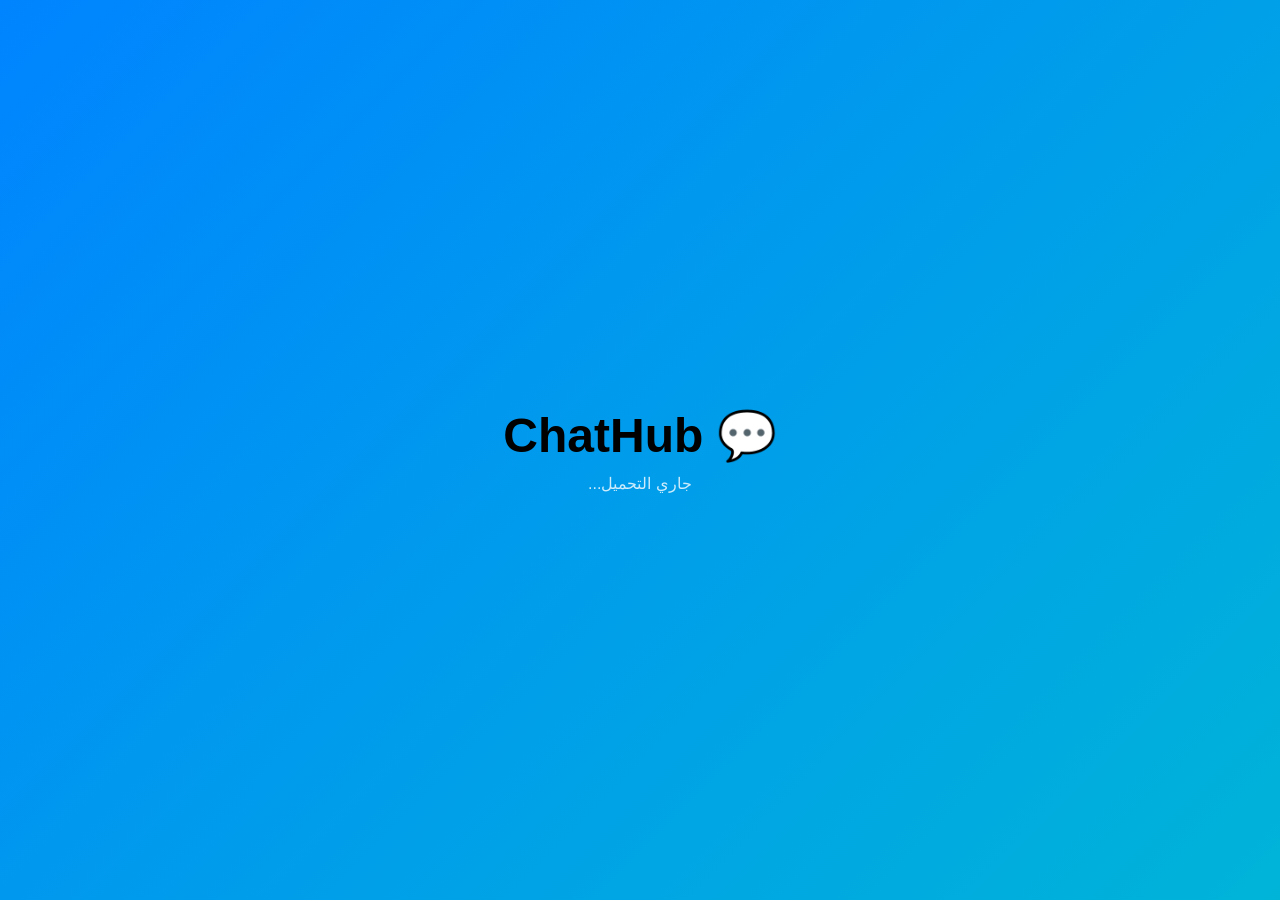
==== index.html @ 8941893b "index.html" ====
<!DOCTYPE html>
<html lang="ar" dir="rtl">
<head>
  <meta charset="UTF-8">
  <meta name="viewport" content="width=device-width, initial-scale=1.0, viewport-fit=cover">
  <meta name="apple-mobile-web-app-capable" content="yes">
  <meta name="apple-mobile-web-app-status-bar-style" content="black-translucent">
  <meta name="theme-color" content="#0a0e27">
  <title>ChatHub - Messenger</title>
  <link rel="manifest" href="data:application/json,{&quot;name&quot;:&quot;ChatHub&quot;,&quot;short_name&quot;:&quot;ChatHub&quot;,&quot;start_url&quot;:&quot;/&quot;,&quot;display&quot;:&quot;standalone&quot;}">
  <style>
    * {
      margin: 0;
      padding: 0;
      box-sizing: border-box;
      -webkit-tap-highlight-color: transparent;
    }

    html, body {
      width: 100%;
      height: 100%;
      font-family: -apple-system, BlinkMacSystemFont, 'Segoe UI', Helvetica, Arial, sans-serif;
      background: #fff;
      color: #000;
      overflow: hidden;
    }

    .app-container {
      display: flex;
      height: 100vh;
      background: #fff;
    }

    /* ============ شاشة البداية ============ */
    .splash-screen {
      display: flex;
      align-items: center;
      justify-content: center;
      width: 100%;
      height: 100%;
      background: linear-gradient(135deg, #0084ff, #00b4d8);
      z-index: 1000;
    }

    .splash-logo {
      text-align: center;
      animation: bounceIn 0.8s ease-out;
    }

    .splash-logo h1 {
      font-size: 48px;
      margin-bottom: 10px;
      animation: fadeIn 1s ease-out;
    }

    .splash-logo p {
      font-size: 16px;
      color: rgba(255, 255, 255, 0.8);
    }

    @keyframes bounceIn {
      0% { transform: scale(0); }
      100% { transform: scale(1); }
    }

    @keyframes fadeIn {
      0% { opacity: 0; }
      100% { opacity: 1; }
    }

    .splash-screen.hidden {
      display: none;
    }

    /* ============ الواجهة الرئيسية ============ */
    .main-layout {
      display: flex;
      width: 100%;
      height: 100%;
    }

    /* ============ الشريط الجانبي - قائمة المحادثات ============ */
    .sidebar {
      width: 360px;
      background: #fff;
      border-right: 1px solid #e5e5e5;
      display: flex;
      flex-direction: column;
      height: 100%;
    }

    .sidebar-header {
      padding: 16px 20px;
      border-bottom: 1px solid #e5e5e5;
    }

    .header-top {
      display: flex;
      justify-content: space-between;
      align-items: center;
      margin-bottom: 16px;
    }

    .header-top h1 {
      font-size: 32px;
      font-weight: 800;
    }

    .header-icons {
      display: flex;
      gap: 8px;
    }

    .icon-btn {
      width: 36px;
      height: 36px;
      border-radius: 50%;
      background: #f0f2f5;
      border: none;
      cursor: pointer;
      display: flex;
      align-items: center;
      justify-content: center;
      font-size: 18px;
      transition: all 0.2s;
    }

    .icon-btn:hover {
      background: #e4e6eb;
    }

    .search-box {
      position: relative;
    }

    .search-box input {
      width: 100%;
      padding: 10px 16px 10px 36px;
      border-radius: 50px;
      border: none;
      background: #f0f2f5;
      font-size: 15px;
      outline: none;
      transition: all 0.2s;
    }

    .search-box input:focus {
      background: #e4e6eb;
    }

    .search-icon {
      position: absolute;
      left: 14px;
      top: 50%;
      transform: translateY(-50%);
      color: #65676b;
    }

    .conversations-container {
      flex: 1;
      overflow-y: auto;
      overflow-x: hidden;
    }

    .conversation-item {
      padding: 8px 8px;
      margin: 0 8px;
      border-radius: 12px;
      cursor: pointer;
      transition: all 0.2s;
      display: flex;
      align-items: center;
      gap: 12px;
      background: transparent;
      border: none;
      width: calc(100% - 16px);
      text-align: right;
      color: inherit;
    }

    .conversation-item:hover {
      background: #f0f2f5;
    }

    .conversation-item.active {
      background: #f0f2f5;
    }

    .avatar {
      width: 56px;
      height: 56px;
      border-radius: 50%;
      background: linear-gradient(135deg, #0084ff, #00b4d8);
      display: flex;
      align-items: center;
      justify-content: center;
      color: white;
      font-weight: bold;
      font-size: 20px;
      flex-shrink: 0;
    }

    .conversation-info {
      flex: 1;
      min-width: 0;
    }

    .conversation-name {
      font-weight: 500;
      font-size: 15px;
      margin-bottom: 4px;
      white-space: nowrap;
      overflow: hidden;
      text-overflow: ellipsis;
    }

    .conversation-preview {
      font-size: 13px;
      color: #65676b;
      white-space: nowrap;
      overflow: hidden;
      text-overflow: ellipsis;
    }

    .timestamp {
      font-size: 12px;
      color: #65676b;
      flex-shrink: 0;
    }

    /* ============ منطقة الدردشة ============ */
    .chat-container {
      flex: 1;
      display: flex;
      flex-direction: column;
      background: #fff;
      position: relative;
    }

    .chat-container.empty {
      align-items: center;
      justify-content: center;
    }

    .empty-state {
      text-align: center;
      color: #65676b;
    }

    .empty-state-icon {
      font-size: 60px;
      margin-bottom: 16px;
    }

    .empty-state h2 {
      font-size: 24px;
      margin-bottom: 8px;
      color: #000;
    }

    .empty-state p {
      font-size: 15px;
    }

    /* ============ رأس الدردشة ============ */
    .chat-header {
      padding: 12px 20px;
      border-bottom: 1px solid #e5e5e5;
      display: flex;
      justify-content: space-between;
      align-items: center;
      background: #fff;
    }

    .chat-header-info {
      display: flex;
      align-items: center;
      gap: 12px;
    }

    .chat-header-text h2 {
      font-size: 15px;
      font-weight: 500;
    }

    .chat-header-text p {
      font-size: 12px;
      color: #65676b;
    }

    .header-actions {
      display: flex;
      gap: 8px;
    }

    /* ============ منطقة الرسائل ============ */
    .messages-area {
      flex: 1;
      overflow-y: auto;
      padding: 16px 20px;
      display: flex;
      flex-direction: column;
      gap: 12px;
    }

    .message {
      display: flex;
      gap: 8px;
      animation: slideUp 0.3s ease-out;
    }

    @keyframes slideUp {
      from {
        opacity: 0;
        transform: translateY(10px);
      }
      to {
        opacity: 1;
        transform: translateY(0);
      }
    }

    .message.own {
      justify-content: flex-end;
    }

    .message-bubble {
      max-width: 55%;
      padding: 10px 14px;
      border-radius: 18px;
      font-size: 15px;
      line-height: 1.4;
      word-wrap: break-word;
      word-break: break-word;
    }

    .message.other .message-bubble {
      background: #e4e6eb;
      color: #000;
    }

    .message.own .message-bubble {
      background: #0084ff;
      color: #fff;
      border-bottom-right-radius: 4px;
    }

    .message-time {
      font-size: 12px;
      color: #65676b;
      margin-top: 4px;
      text-align: center;
    }

    /* ============ منطقة الإدخال ============ */
    .input-area {
      padding: 12px 20px 20px;
      background: #fff;
      border-top: 1px solid #e5e5e5;
    }

    .input-wrapper {
      display: flex;
      gap: 8px;
      align-items: flex-end;
    }

    .input-actions {
      display: flex;
      gap: 8px;
    }

    .action-btn {
      width: 36px;
      height: 36px;
      border-radius: 50%;
      background: #f0f2f5;
      border: none;
      cursor: pointer;
      display: flex;
      align-items: center;
      justify-content: center;
      font-size: 18px;
      transition: all 0.2s;
    }

    .action-btn:hover {
      background: #e4e6eb;
    }

    .message-input-wrapper {
      flex: 1;
      display: flex;
      align-items: center;
      background: #f0f2f5;
      border-radius: 50px;
      padding: 8px 16px;
      gap: 8px;
    }

    .message-input {
      flex: 1;
      border: none;
      background: transparent;
      font-size: 15px;
      outline: none;
      resize: none;
      max-height: 100px;
      font-family: inherit;
    }

    .message-input::placeholder {
      color: #65676b;
    }

    .emoji-btn {
      background: none;
      border: none;
      cursor: pointer;
      font-size: 20px;
      padding: 0;
      transition: all 0.2s;
    }

    .emoji-btn:hover {
      transform: scale(1.2);
    }

    .send-btn {
      width: 36px;
      height: 36px;
      border-radius: 50%;
      background: #0084ff;
      border: none;
      color: white;
      cursor: pointer;
      display: flex;
      align-items: center;
      justify-content: center;
      font-size: 18px;
      transition: all 0.2s;
    }

    .send-btn:hover {
      background: #0073e6;
    }

    .send-btn:active {
      transform: scale(0.95);
    }

    /* ============ Emoji Picker ============ */
    .emoji-picker {
      display: none;
      position: absolute;
      bottom: 80px;
      left: 20px;
      background: white;
      border: 1px solid #e5e5e5;
      border-radius: 12px;
      padding: 10px;
      display: grid;
      grid-template-columns: repeat(6, 1fr);
      gap: 5px;
      z-index: 100;
      box-shadow: 0 5px 20px rgba(0, 0, 0, 0.1);
    }

    .emoji-picker.show {
      display: grid;
    }

    .emoji-item {
      cursor: pointer;
      font-size: 28px;
      padding: 8px;
      border-radius: 8px;
      transition: all 0.2s;
    }

    .emoji-item:hover {
      background: #f0f2f5;
      transform: scale(1.2);
    }

    /* ============ تصميم جوال ============ */
    @media (max-width: 768px) {
      .app-container {
        flex-direction: column;
      }

      .sidebar {
        width: 100%;
        height: auto;
        border-right: none;
        border-bottom: 1px solid #e5e5e5;
        max-height: 35%;
      }

      .chat-container {
        height: 65%;
      }

      .sidebar-header {
        padding: 12px 16px;
      }

      .header-top h1 {
        font-size: 24px;
      }

      .message-bubble {
        max-width: 70%;
      }

      .conversations-container {
        max-height: 200px;
      }

      .emoji-picker {
        left: 10px;
        right: 10px;
      }
    }

    /* ============ Scrollbar ============ */
    ::-webkit-scrollbar {
      width: 8px;
    }

    ::-webkit-scrollbar-track {
      background: transparent;
    }

    ::-webkit-scrollbar-thumb {
      background: #ccc;
      border-radius: 4px;
    }

    ::-webkit-scrollbar-thumb:hover {
      background: #999;
    }
  </style>
</head>
<body>
  <div class="app-container">
    <!-- شاشة البداية -->
    <div class="splash-screen" id="splashScreen">
      <div class="splash-logo">
        <h1>💬 ChatHub</h1>
        <p>جاري التحميل...</p>
      </div>
    </div>

    <!-- التطبيق الرئيسي -->
    <div class="main-layout" id="mainLayout" style="display: none;">
      <!-- الشريط الجانبي -->
      <div class="sidebar">
        <div class="sidebar-header">
          <div class="header-top">
            <h1>الرسائل</h1>
            <div class="header-icons">
              <button class="icon-btn" onclick="alert('إضافة محادثة جديدة')">➕</button>
              <button class="icon-btn" onclick="alert('المزيد من الخيارات')">⋮</button>
            </div>
          </div>
          <div class="search-box">
            <span class="search-icon">🔍</span>
            <input type="text" id="searchInput" placeholder="ابحث عن محادثة..." onkeyup="filterConversations()">
          </div>
        </div>

        <div class="conversations-container" id="conversationsList">
          <!-- المحادثات هنا -->
        </div>
      </div>

      <!-- منطقة الدردشة -->
      <div class="chat-container empty" id="chatContainer">
        <div class="empty-state">
          <div class="empty-state-icon">💬</div>
          <h2>اختر محادثة</h2>
          <p>اختر محادثة من اليسار لبدء الرسالة</p>
        </div>
      </div>
    </div>
  </div>

  <script>
    // ============ متغيرات عامة ============
    let conversations = {};
    let currentConversation = null;
    let currentUser = { name: 'أنت', id: 'user_me' };

    // ============ البيانات الوهمية ============
    function initializeData() {
      conversations = {
        'conv_1': {
          id: 'conv_1',
          name: 'أحمد محمد',
          avatar: 'أ',
          messages: [
            { id: 1, sender: 'other', text: 'السلام عليكم! كيف حالك؟', time: '09:30' },
            { id: 2, sender: 'me', text: 'وعليكم السلام! تمام الحمد لله 👋', time: '09:31' },
            { id: 3, sender: 'other', text: 'شو أخبارك؟', time: '09:32' },
            { id: 4, sender: 'me', text: 'كل التمام، والحمد لله! كيفك أنت؟', time: '09:33' }
          ]
        },
        'conv_2': {
          id: 'conv_2',
          name: 'فاطمة علي',
          avatar: 'ف',
          messages: [
            { id: 1, sender: 'other', text: 'هلا! وين رايح؟', time: '10:15' },
            { id: 2, sender: 'me', text: 'بروح الجامعة', time: '10:16' },
            { id: 3, sender: 'other', text: 'تمام، نتكلم بعدين 👍', time: '10:17' }
          ]
        },
        'conv_3': {
          id: 'conv_3',
          name: 'سارة حسين',
          avatar: 'س',
          messages: [
            { id: 1, sender: 'me', text: 'شنو الأخبار؟', time: '08:00' },
            { id: 2, sender: 'other', text: 'تمام الحمد لله ✨', time: '08:05' }
          ]
        }
      };

      localStorage.setItem('chathub_conversations', JSON.stringify(conversations));
    }

    // ============ تحميل البيانات ============
    function loadData() {
      const saved = localStorage.getItem('chathub_conversations');
      if (saved) {
        conversations = JSON.parse(saved);
      } else {
        initializeData();
      }
    }

    // ============ عرض التطبيق ============
    function showApp() {
      setTimeout(() => {
        document.getElementById('splashScreen').classList.add('hidden');
        document.getElementById('mainLayout').style.display = 'flex';
        renderConversations();
      }, 1500);
    }

    // ============ رسم المحادثات ============
    function renderConversations() {
      const list = document.getElementById('conversationsList');
      list.innerHTML = '';

      for (let id in conversations) {
        const conv = conversations[id];
        const lastMsg = conv.messages[conv.messages.length - 1];
        
        const item = document.createElement('button');
        item.className = 'conversation-item' + (currentConversation === id ? ' active' : '');
        item.onclick = () => openConversation(id);
        
        item.innerHTML = `
          <div class="avatar">${conv.avatar}</div>
          <div class="conversation-info">
            <div class="conversation-name">${conv.name}</div>
            <div class="conversation-preview">${lastMsg.text}</div>
          </div>
          <div class="timestamp">${lastMsg.time}</div>
        `;
        
        list.appendChild(item);
      }
    }

    // ============ فتح محادثة ============
    function openConversation(id) {
      currentConversation = id;
      const conv = conversations[id];
      
      const chatContainer = document.getElementById('chatContainer');
      chatContainer.classList.remove('empty');
      chatContainer.innerHTML = `
        <div class="chat-header">
          <div class="chat-header-info">
            <div class="avatar" style="width: 40px; height: 40px; font-size: 16px;">${conv.avatar}</div>
            <div class="chat-header-text">
              <h2>${conv.name}</h2>
              <p>نشط الآن</p>
            </div>
          </div>
          <div class="header-actions">
            <button class="icon-btn">☎️</button>
            <button class="icon-btn">📹</button>
            <button class="icon-btn">ⓘ</button>
          </div>
        </div>

        <div class="messages-area" id="messagesArea">
          <!-- الرسائل هنا -->
        </div>

        <div class="input-area">
          <div class="input-wrapper">
            <div class="input-actions">
              <button class="action-btn" onclick="alert('إرسال صورة')">🖼️</button>
              <button class="action-btn" onclick="toggleEmojiPicker()">😊</button>
            </div>
            <div class="message-input-wrapper">
              <input type="text" class="message-input" id="messageInput" placeholder="Aa" onkeypress="handleKeyPress(event)">
              <button class="send-btn" onclick="sendMessage()">➤</button>
            </div>
          </div>
          <div class="emoji-picker" id="emojiPicker">
            <span class="emoji-item" onclick="insertEmoji('😀')">😀</span>
            <span class="emoji-item" onclick="insertEmoji('😂')">😂</span>
            <span class="emoji-item" onclick="insertEmoji('😍')">😍</span>
            <span class="emoji-item" onclick="insertEmoji('🤔')">🤔</span>
            <span class="emoji-item" onclick="insertEmoji('👍')">👍</span>
            <span class="emoji-item" onclick="insertEmoji('❤️')">❤️</span>
            <span class="emoji-item" onclick="insertEmoji('🔥')">🔥</span>
            <span class="emoji-item" onclick="insertEmoji('✨')">✨</span>
            <span class="emoji-item" onclick="insertEmoji('🎉')">🎉</span>
            <span class="emoji-item" onclick="insertEmoji('💯')">💯</span>
            <span class="emoji-item" onclick="insertEmoji('👋')">👋</span>
            <span class="emoji-item" onclick="insertEmoji('😴')">😴</span>
          </div>
        </div>
      `;

      renderMessages();
      renderConversations();
      document.getElementById('messageInput').focus();
    }

    // ============ رسم الرسائل ============
    function renderMessages() {
      const conv = conversations[currentConversation];
      const messagesArea = document.getElementById('messagesArea');
      messagesArea.innerHTML = '';

      conv.messages.forEach(msg => {
        const messageDiv = document.createElement('div');
        messageDiv.className = 'message ' + (msg.sender === 'me' ? 'own' : 'other');
        
        messageDiv.innerHTML = `
          <div class="message-bubble">${msg.text}</div>
          <div class="message-time">${msg.time}</div>
        `;
        
        messagesArea.appendChild(messageDiv);
      });

      messagesArea.scrollTop = messagesArea.scrollHeight;
    }

    // ============ إرسال رسالة ============
    function sendMessage() {
      const input = document.getElementById('messageInput');
      const text = input.value.trim();

      if (!text || !currentConversation) return;

      const now = new Date();
      const time = String(now.getHours()).padStart(2, '0') + ':' + String(now.getMinutes()).padStart(2, '0');

      conversations[currentConversation].messages.push({
        id: Date.now(),
        sender: 'me',
        text: text,
        time: time
      });

      input.value = '';
      localStorage.setItem('chathub_conversations', JSON.stringify(conversations));
      
      renderMessages();
      renderConversations();

      // محاكاة الرد التلقائي
      setTimeout(() => {
        const responses = [
          'شنو الأخبار؟ 👋',
          'تمام! 😊',
          'أيوه أيوه 👍',
          'حلو! 🔥',
          'شكراً لك ❤️',
          'عاشت يداك ✨'
        ];
        const randomResponse = responses[Math.floor(Math.random() * responses.length)];
        
        conversations[currentConversation].messages.push({
          id: Date.now(),
          sender: 'other',
          text: randomResponse,
          time: new Date().getHours() + ':' + String(new Date().getMinutes()).padStart(2, '0')
        });

        localStorage.setItem('chathub_conversations', JSON.stringify(conversations));
        renderMessages();
        renderConversations();
      }, 1000);
    }

    function handleKeyPress(event) {
      if (event.key === 'Enter' && !event.shiftKey) {
        event.preventDefault();
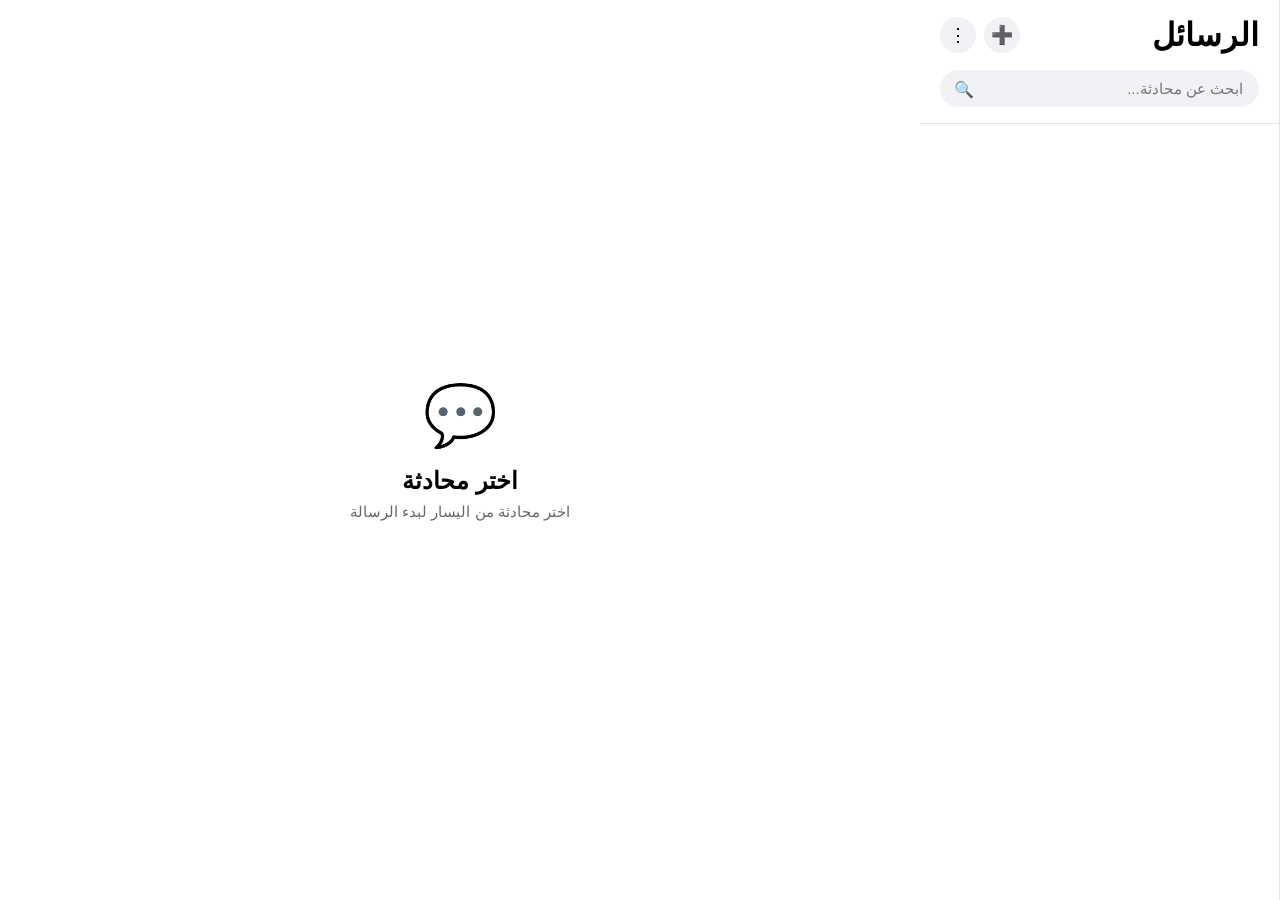
==== commit 0ebce14e: "index.html" ====
--- a/index.html
+++ b/index.html
@@ -5,7 +5,7 @@
   <meta name="viewport" content="width=device-width, initial-scale=1.0, viewport-fit=cover">
   <meta name="apple-mobile-web-app-capable" content="yes">
   <meta name="apple-mobile-web-app-status-bar-style" content="black-translucent">
-  <meta name="theme-color" content="#0a0e27">
+  <meta name="theme-color" content="#0084ff">
   <title>ChatHub - Messenger</title>
   <link rel="manifest" href="data:application/json,{&quot;name&quot;:&quot;ChatHub&quot;,&quot;short_name&quot;:&quot;ChatHub&quot;,&quot;start_url&quot;:&quot;/&quot;,&quot;display&quot;:&quot;standalone&quot;}">
   <style>
@@ -29,47 +29,6 @@
       display: flex;
       height: 100vh;
       background: #fff;
-    }
-
-    /* ============ شاشة البداية ============ */
-    .splash-screen {
-      display: flex;
-      align-items: center;
-      justify-content: center;
-      width: 100%;
-      height: 100%;
-      background: linear-gradient(135deg, #0084ff, #00b4d8);
-      z-index: 1000;
-    }
-
-    .splash-logo {
-      text-align: center;
-      animation: bounceIn 0.8s ease-out;
-    }
-
-    .splash-logo h1 {
-      font-size: 48px;
-      margin-bottom: 10px;
-      animation: fadeIn 1s ease-out;
-    }
-
-    .splash-logo p {
-      font-size: 16px;
-      color: rgba(255, 255, 255, 0.8);
-    }
-
-    @keyframes bounceIn {
-      0% { transform: scale(0); }
-      100% { transform: scale(1); }
-    }
-
-    @keyframes fadeIn {
-      0% { opacity: 0; }
-      100% { opacity: 1; }
-    }
-
-    .splash-screen.hidden {
-      display: none;
     }
 
     /* ============ الواجهة الرئيسية ============ */
@@ -544,16 +503,8 @@
 </head>
 <body>
   <div class="app-container">
-    <!-- شاشة البداية -->
-    <div class="splash-screen" id="splashScreen">
-      <div class="splash-logo">
-        <h1>💬 ChatHub</h1>
-        <p>جاري التحميل...</p>
-      </div>
-    </div>
-
     <!-- التطبيق الرئيسي -->
-    <div class="main-layout" id="mainLayout" style="display: none;">
+    <div class="main-layout" id="mainLayout">
       <!-- الشريط الجانبي -->
       <div class="sidebar">
         <div class="sidebar-header">
@@ -640,15 +591,6 @@
       }
     }
 
-    // ============ عرض التطبيق ============
-    function showApp() {
-      setTimeout(() => {
-        document.getElementById('splashScreen').classList.add('hidden');
-        document.getElementById('mainLayout').style.display = 'flex';
-        renderConversations();
-      }, 1500);
-    }
-
     // ============ رسم المحادثات ============
     function renderConversations() {
       const list = document.getElementById('conversationsList');
@@ -807,4 +749,47 @@
     function handleKeyPress(event) {
       if (event.key === 'Enter' && !event.shiftKey) {
         event.preventDefault();
- 
+        sendMessage();
+      }
+    }
+
+    // ============ Emojis ============
+    function toggleEmojiPicker() {
+      const picker = document.getElementById('emojiPicker');
+      picker.classList.toggle('show');
+    }
+
+    function insertEmoji(emoji) {
+      const input = document.getElementById('messageInput');
+      input.value += emoji;
+      input.focus();
+    }
+
+    // ============ البحث ============
+    function filterConversations() {
+      const query = document.getElementById('searchInput').value.toLowerCase();
+      const items = document.querySelectorAll('.conversation-item');
+
+      items.forEach(item => {
+        const name = item.querySelector('.conversation-name').textContent.toLowerCase();
+        item.style.display = name.includes(query) ? '' : 'none';
+      });
+    }
+
+    // ============ التهيئة ============
+    window.addEventListener('load', () => {
+      loadData();
+      renderConversations();
+    });
+
+    document.addEventListener('click', (e) => {
+      if (!e.target.closest('.emoji-btn') && !e.target.closest('.emoji-picker')) {
+        if (document.getElementById('emojiPicker')) {
+          document.getElementById('emojiPicker').classList.remove('show');
+        }
+      }
+    });
+
+    // ============ دعم PWA ============
+    if ('serviceWorker' in navigator) {
+      navigator.ser
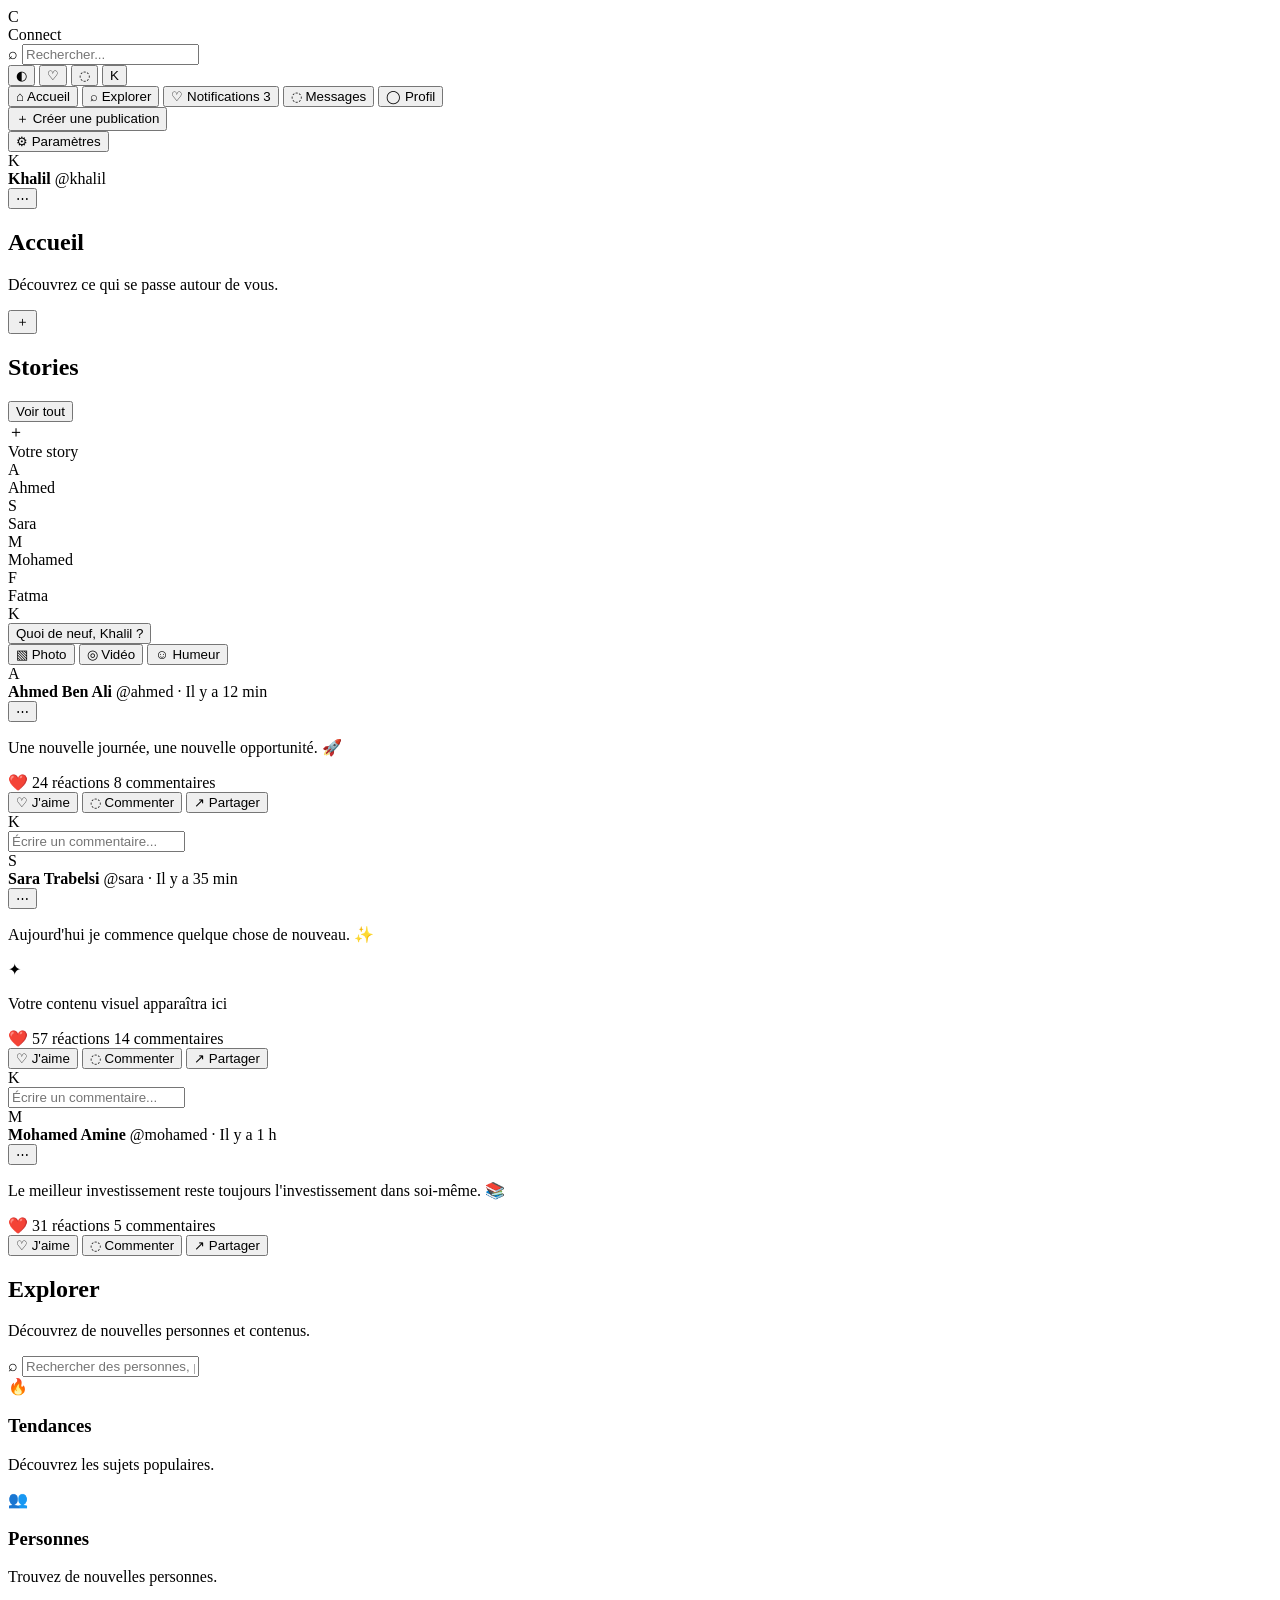
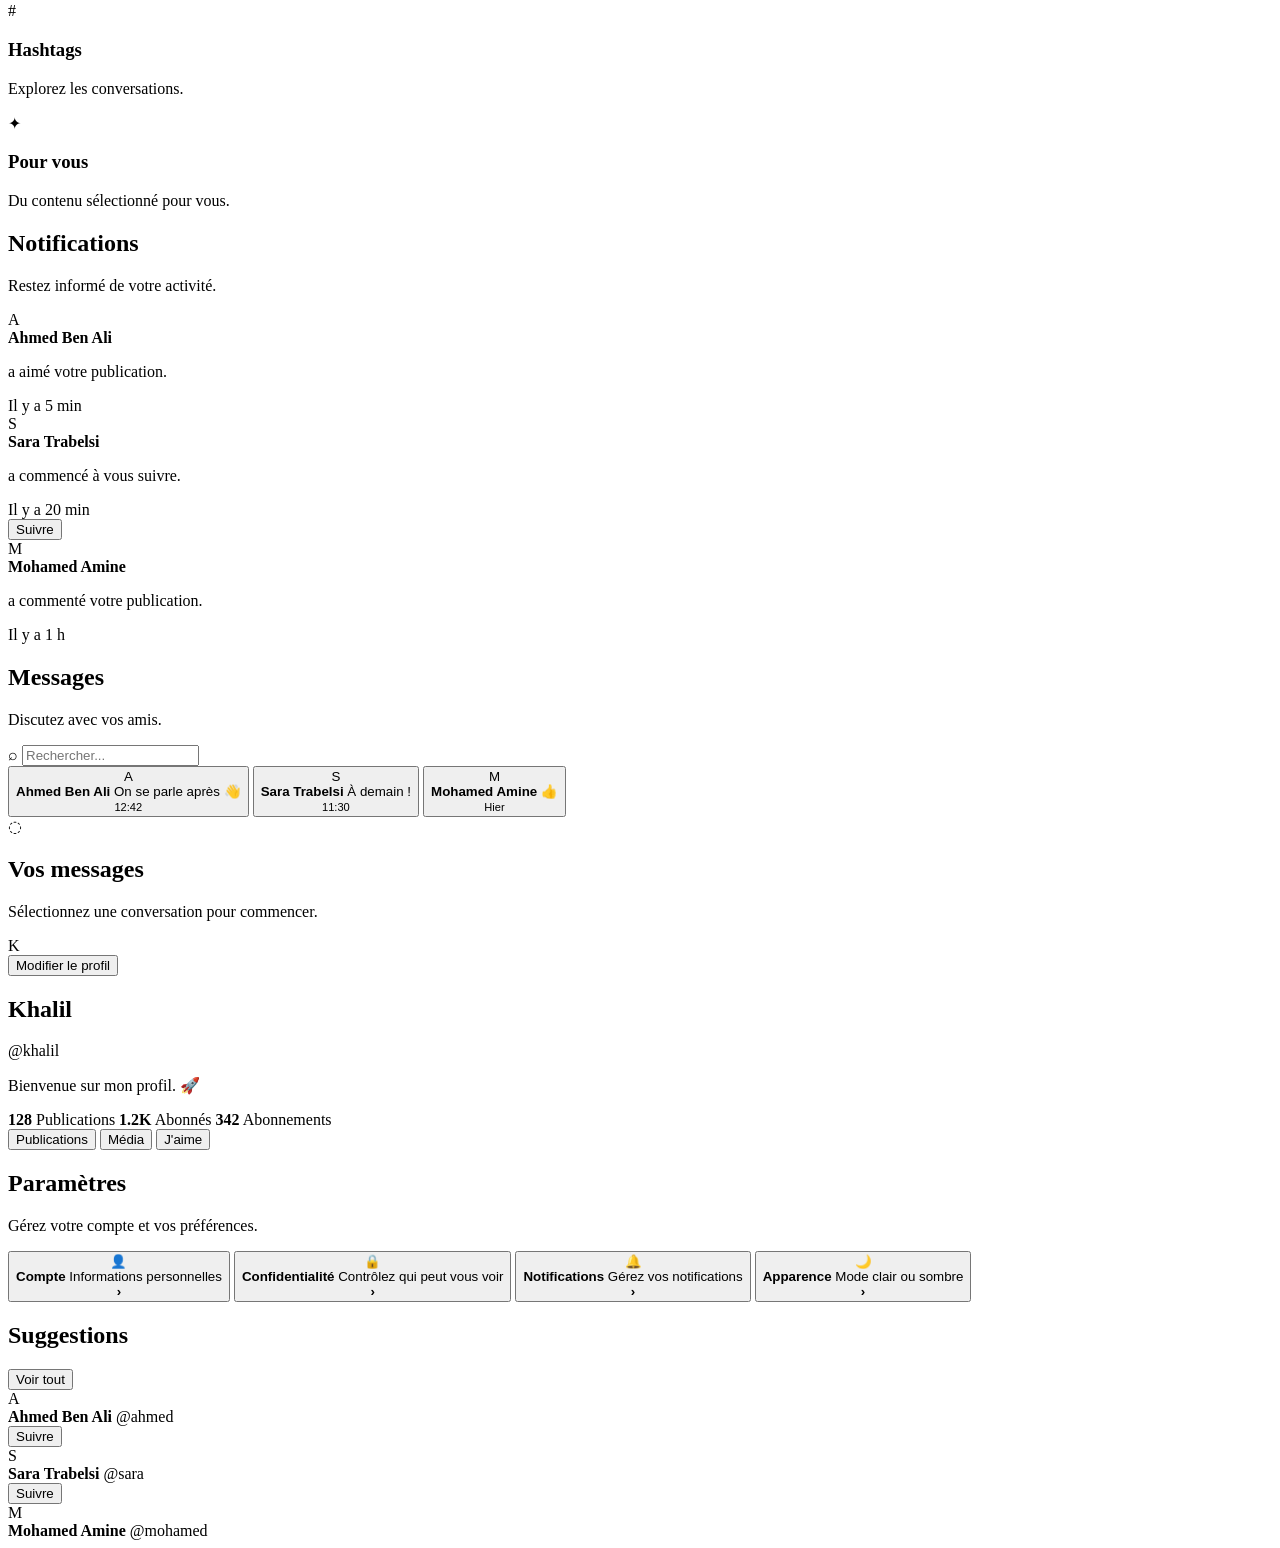
==== commit deb9a778: "index.html" ====
--- a/index.html
+++ b/index.html
@@ -1,795 +1,915 @@
 <!DOCTYPE html>
-<html lang="ar" dir="rtl">
+<html lang="fr">
 <head>
   <meta charset="UTF-8">
-  <meta name="viewport" content="width=device-width, initial-scale=1.0, viewport-fit=cover">
-  <meta name="apple-mobile-web-app-capable" content="yes">
-  <meta name="apple-mobile-web-app-status-bar-style" content="black-translucent">
-  <meta name="theme-color" content="#0084ff">
-  <title>ChatHub - Messenger</title>
-  <link rel="manifest" href="data:application/json,{&quot;name&quot;:&quot;ChatHub&quot;,&quot;short_name&quot;:&quot;ChatHub&quot;,&quot;start_url&quot;:&quot;/&quot;,&quot;display&quot;:&quot;standalone&quot;}">
-  <style>
-    * {
-      margin: 0;
-      padding: 0;
-      box-sizing: border-box;
-      -webkit-tap-highlight-color: transparent;
-    }
-
-    html, body {
-      width: 100%;
-      height: 100%;
-      font-family: -apple-system, BlinkMacSystemFont, 'Segoe UI', Helvetica, Arial, sans-serif;
-      background: #fff;
-      color: #000;
-      overflow: hidden;
-    }
-
-    .app-container {
-      display: flex;
-      height: 100vh;
-      background: #fff;
-    }
-
-    /* ============ الواجهة الرئيسية ============ */
-    .main-layout {
-      display: flex;
-      width: 100%;
-      height: 100%;
-    }
-
-    /* ============ الشريط الجانبي - قائمة المحادثات ============ */
-    .sidebar {
-      width: 360px;
-      background: #fff;
-      border-right: 1px solid #e5e5e5;
-      display: flex;
-      flex-direction: column;
-      height: 100%;
-    }
-
-    .sidebar-header {
-      padding: 16px 20px;
-      border-bottom: 1px solid #e5e5e5;
-    }
-
-    .header-top {
-      display: flex;
-      justify-content: space-between;
-      align-items: center;
-      margin-bottom: 16px;
-    }
-
-    .header-top h1 {
-      font-size: 32px;
-      font-weight: 800;
-    }
-
-    .header-icons {
-      display: flex;
-      gap: 8px;
-    }
-
-    .icon-btn {
-      width: 36px;
-      height: 36px;
-      border-radius: 50%;
-      background: #f0f2f5;
-      border: none;
-      cursor: pointer;
-      display: flex;
-      align-items: center;
-      justify-content: center;
-      font-size: 18px;
-      transition: all 0.2s;
-    }
-
-    .icon-btn:hover {
-      background: #e4e6eb;
-    }
-
-    .search-box {
-      position: relative;
-    }
-
-    .search-box input {
-      width: 100%;
-      padding: 10px 16px 10px 36px;
-      border-radius: 50px;
-      border: none;
-      background: #f0f2f5;
-      font-size: 15px;
-      outline: none;
-      transition: all 0.2s;
-    }
-
-    .search-box input:focus {
-      background: #e4e6eb;
-    }
-
-    .search-icon {
-      position: absolute;
-      left: 14px;
-      top: 50%;
-      transform: translateY(-50%);
-      color: #65676b;
-    }
-
-    .conversations-container {
-      flex: 1;
-      overflow-y: auto;
-      overflow-x: hidden;
-    }
-
-    .conversation-item {
-      padding: 8px 8px;
-      margin: 0 8px;
-      border-radius: 12px;
-      cursor: pointer;
-      transition: all 0.2s;
-      display: flex;
-      align-items: center;
-      gap: 12px;
-      background: transparent;
-      border: none;
-      width: calc(100% - 16px);
-      text-align: right;
-      color: inherit;
-    }
-
-    .conversation-item:hover {
-      background: #f0f2f5;
-    }
-
-    .conversation-item.active {
-      background: #f0f2f5;
-    }
-
-    .avatar {
-      width: 56px;
-      height: 56px;
-      border-radius: 50%;
-      background: linear-gradient(135deg, #0084ff, #00b4d8);
-      display: flex;
-      align-items: center;
-      justify-content: center;
-      color: white;
-      font-weight: bold;
-      font-size: 20px;
-      flex-shrink: 0;
-    }
-
-    .conversation-info {
-      flex: 1;
-      min-width: 0;
-    }
-
-    .conversation-name {
-      font-weight: 500;
-      font-size: 15px;
-      margin-bottom: 4px;
-      white-space: nowrap;
-      overflow: hidden;
-      text-overflow: ellipsis;
-    }
-
-    .conversation-preview {
-      font-size: 13px;
-      color: #65676b;
-      white-space: nowrap;
-      overflow: hidden;
-      text-overflow: ellipsis;
-    }
-
-    .timestamp {
-      font-size: 12px;
-      color: #65676b;
-      flex-shrink: 0;
-    }
-
-    /* ============ منطقة الدردشة ============ */
-    .chat-container {
-      flex: 1;
-      display: flex;
-      flex-direction: column;
-      background: #fff;
-      position: relative;
-    }
-
-    .chat-container.empty {
-      align-items: center;
-      justify-content: center;
-    }
-
-    .empty-state {
-      text-align: center;
-      color: #65676b;
-    }
-
-    .empty-state-icon {
-      font-size: 60px;
-      margin-bottom: 16px;
-    }
-
-    .empty-state h2 {
-      font-size: 24px;
-      margin-bottom: 8px;
-      color: #000;
-    }
-
-    .empty-state p {
-      font-size: 15px;
-    }
-
-    /* ============ رأس الدردشة ============ */
-    .chat-header {
-      padding: 12px 20px;
-      border-bottom: 1px solid #e5e5e5;
-      display: flex;
-      justify-content: space-between;
-      align-items: center;
-      background: #fff;
-    }
-
-    .chat-header-info {
-      display: flex;
-      align-items: center;
-      gap: 12px;
-    }
-
-    .chat-header-text h2 {
-      font-size: 15px;
-      font-weight: 500;
-    }
-
-    .chat-header-text p {
-      font-size: 12px;
-      color: #65676b;
-    }
-
-    .header-actions {
-      display: flex;
-      gap: 8px;
-    }
-
-    /* ============ منطقة الرسائل ============ */
-    .messages-area {
-      flex: 1;
-      overflow-y: auto;
-      padding: 16px 20px;
-      display: flex;
-      flex-direction: column;
-      gap: 12px;
-    }
-
-    .message {
-      display: flex;
-      gap: 8px;
-      animation: slideUp 0.3s ease-out;
-    }
-
-    @keyframes slideUp {
-      from {
-        opacity: 0;
-        transform: translateY(10px);
-      }
-      to {
-        opacity: 1;
-        transform: translateY(0);
-      }
-    }
-
-    .message.own {
-      justify-content: flex-end;
-    }
-
-    .message-bubble {
-      max-width: 55%;
-      padding: 10px 14px;
-      border-radius: 18px;
-      font-size: 15px;
-      line-height: 1.4;
-      word-wrap: break-word;
-      word-break: break-word;
-    }
-
-    .message.other .message-bubble {
-      background: #e4e6eb;
-      color: #000;
-    }
-
-    .message.own .message-bubble {
-      background: #0084ff;
-      color: #fff;
-      border-bottom-right-radius: 4px;
-    }
-
-    .message-time {
-      font-size: 12px;
-      color: #65676b;
-      margin-top: 4px;
-      text-align: center;
-    }
-
-    /* ============ منطقة الإدخال ============ */
-    .input-area {
-      padding: 12px 20px 20px;
-      background: #fff;
-      border-top: 1px solid #e5e5e5;
-    }
-
-    .input-wrapper {
-      display: flex;
-      gap: 8px;
-      align-items: flex-end;
-    }
-
-    .input-actions {
-      display: flex;
-      gap: 8px;
-    }
-
-    .action-btn {
-      width: 36px;
-      height: 36px;
-      border-radius: 50%;
-      background: #f0f2f5;
-      border: none;
-      cursor: pointer;
-      display: flex;
-      align-items: center;
-      justify-content: center;
-      font-size: 18px;
-      transition: all 0.2s;
-    }
-
-    .action-btn:hover {
-      background: #e4e6eb;
-    }
-
-    .message-input-wrapper {
-      flex: 1;
-      display: flex;
-      align-items: center;
-      background: #f0f2f5;
-      border-radius: 50px;
-      padding: 8px 16px;
-      gap: 8px;
-    }
-
-    .message-input {
-      flex: 1;
-      border: none;
-      background: transparent;
-      font-size: 15px;
-      outline: none;
-      resize: none;
-      max-height: 100px;
-      font-family: inherit;
-    }
-
-    .message-input::placeholder {
-      color: #65676b;
-    }
-
-    .emoji-btn {
-      background: none;
-      border: none;
-      cursor: pointer;
-      font-size: 20px;
-      padding: 0;
-      transition: all 0.2s;
-    }
-
-    .emoji-btn:hover {
-      transform: scale(1.2);
-    }
-
-    .send-btn {
-      width: 36px;
-      height: 36px;
-      border-radius: 50%;
-      background: #0084ff;
-      border: none;
-      color: white;
-      cursor: pointer;
-      display: flex;
-      align-items: center;
-      justify-content: center;
-      font-size: 18px;
-      transition: all 0.2s;
-    }
-
-    .send-btn:hover {
-      background: #0073e6;
-    }
-
-    .send-btn:active {
-      transform: scale(0.95);
-    }
-
-    /* ============ Emoji Picker ============ */
-    .emoji-picker {
-      display: none;
-      position: absolute;
-      bottom: 80px;
-      left: 20px;
-      background: white;
-      border: 1px solid #e5e5e5;
-      border-radius: 12px;
-      padding: 10px;
-      display: grid;
-      grid-template-columns: repeat(6, 1fr);
-      gap: 5px;
-      z-index: 100;
-      box-shadow: 0 5px 20px rgba(0, 0, 0, 0.1);
-    }
-
-    .emoji-picker.show {
-      display: grid;
-    }
-
-    .emoji-item {
-      cursor: pointer;
-      font-size: 28px;
-      padding: 8px;
-      border-radius: 8px;
-      transition: all 0.2s;
-    }
-
-    .emoji-item:hover {
-      background: #f0f2f5;
-      transform: scale(1.2);
-    }
-
-    /* ============ تصميم جوال ============ */
-    @media (max-width: 768px) {
-      .app-container {
-        flex-direction: column;
-      }
-
-      .sidebar {
-        width: 100%;
-        height: auto;
-        border-right: none;
-        border-bottom: 1px solid #e5e5e5;
-        max-height: 35%;
-      }
-
-      .chat-container {
-        height: 65%;
-      }
-
-      .sidebar-header {
-        padding: 12px 16px;
-      }
-
-      .header-top h1 {
-        font-size: 24px;
-      }
-
-      .message-bubble {
-        max-width: 70%;
-      }
-
-      .conversations-container {
-        max-height: 200px;
-      }
-
-      .emoji-picker {
-        left: 10px;
-        right: 10px;
-      }
-    }
-
-    /* ============ Scrollbar ============ */
-    ::-webkit-scrollbar {
-      width: 8px;
-    }
-
-    ::-webkit-scrollbar-track {
-      background: transparent;
-    }
-
-    ::-webkit-scrollbar-thumb {
-      background: #ccc;
-      border-radius: 4px;
-    }
-
-    ::-webkit-scrollbar-thumb:hover {
-      background: #999;
-    }
-  </style>
+
+  <meta
+    name="viewport"
+    content="width=device-width, initial-scale=1.0, viewport-fit=cover"
+  >
+
+  <meta name="theme-color" content="#0b0d12">
+
+  <title>Connect — Social Network</title>
+
+  <link rel="stylesheet" href="style.css">
 </head>
+
 <body>
-  <div class="app-container">
-    <!-- التطبيق الرئيسي -->
-    <div class="main-layout" id="mainLayout">
-      <!-- الشريط الجانبي -->
-      <div class="sidebar">
-        <div class="sidebar-header">
-          <div class="header-top">
-            <h1>الرسائل</h1>
-            <div class="header-icons">
-              <button class="icon-btn" onclick="alert('إضافة محادثة جديدة')">➕</button>
-              <button class="icon-btn" onclick="alert('المزيد من الخيارات')">⋮</button>
-            </div>
-          </div>
-          <div class="search-box">
-            <span class="search-icon">🔍</span>
-            <input type="text" id="searchInput" placeholder="ابحث عن محادثة..." onkeyup="filterConversations()">
-          </div>
+
+  <!-- =========================
+       APP
+  ========================== -->
+  <div class="app">
+
+    <!-- =========================
+         TOP BAR
+    ========================== -->
+    <header class="topbar">
+
+      <div class="brand">
+        <div class="brand-logo">C</div>
+        <span>Connect</span>
+      </div>
+
+      <div class="top-search">
+        <span>⌕</span>
+        <input
+          type="text"
+          id="searchInput"
+          placeholder="Rechercher..."
+        >
+      </div>
+
+      <div class="top-actions">
+
+        <button class="top-btn" id="themeBtn" title="Mode sombre">
+          ◐
+        </button>
+
+        <button class="top-btn notification-btn" id="notificationBtn">
+          ♡
+          <span class="notification-dot"></span>
+        </button>
+
+        <button class="top-btn" id="messageBtn">
+          ◌
+        </button>
+
+        <button class="profile-mini" id="profileBtn">
+          <span>K</span>
+        </button>
+
+      </div>
+
+    </header>
+
+
+    <!-- =========================
+         MAIN LAYOUT
+    ========================== -->
+    <main class="main-layout">
+
+      <!-- =========================
+           LEFT SIDEBAR
+      ========================== -->
+      <aside class="left-sidebar">
+
+        <nav class="main-nav">
+
+          <button class="nav-item active" data-page="home">
+            <span class="nav-icon">⌂</span>
+            <span>Accueil</span>
+          </button>
+
+          <button class="nav-item" data-page="explore">
+            <span class="nav-icon">⌕</span>
+            <span>Explorer</span>
+          </button>
+
+          <button class="nav-item" data-page="notifications">
+            <span class="nav-icon">♡</span>
+            <span>Notifications</span>
+            <span class="nav-count">3</span>
+          </button>
+
+          <button class="nav-item" data-page="messages">
+            <span class="nav-icon">◌</span>
+            <span>Messages</span>
+          </button>
+
+          <button class="nav-item" data-page="profile">
+            <span class="nav-icon">◯</span>
+            <span>Profil</span>
+          </button>
+
+        </nav>
+
+
+        <button class="create-post-btn" id="createPostBtn">
+          <span>＋</span>
+          Créer une publication
+        </button>
+
+
+        <div class="sidebar-bottom">
+
+          <button class="nav-item" data-page="settings">
+            <span class="nav-icon">⚙</span>
+            <span>Paramètres</span>
+          </button>
+
+          <div class="user-card">
+
+            <div class="user-avatar">
+              K
+            </div>
+
+            <div class="user-info">
+              <strong>Khalil</strong>
+              <span>@khalil</span>
+            </div>
+
+            <button class="more-user-btn">
+              ⋯
+            </button>
+
+          </div>
+
         </div>
 
-        <div class="conversations-container" id="conversationsList">
-          <!-- المحادثات هنا -->
+      </aside>
+
+
+      <!-- =========================
+           CENTER CONTENT
+      ========================== -->
+      <section class="content" id="content">
+
+
+        <!-- =====================
+             HOME
+        ====================== -->
+        <div class="page active" id="homePage">
+
+          <div class="page-header">
+
+            <div>
+              <h1>Accueil</h1>
+              <p>Découvrez ce qui se passe autour de vous.</p>
+            </div>
+
+            <button class="mobile-create" id="mobileCreateBtn">
+              ＋
+            </button>
+
+          </div>
+
+
+          <!-- STORIES -->
+          <div class="stories-section">
+
+            <div class="section-title">
+              <h2>Stories</h2>
+              <button>Voir tout</button>
+            </div>
+
+            <div class="stories">
+
+              <div class="story add-story">
+                <div class="story-avatar">
+                  ＋
+                </div>
+                <span>Votre story</span>
+              </div>
+
+              <div class="story">
+                <div class="story-avatar gradient-1">
+                  A
+                </div>
+                <span>Ahmed</span>
+              </div>
+
+              <div class="story">
+                <div class="story-avatar gradient-2">
+                  S
+                </div>
+                <span>Sara</span>
+              </div>
+
+              <div class="story">
+                <div class="story-avatar gradient-3">
+                  M
+                </div>
+                <span>Mohamed</span>
+              </div>
+
+              <div class="story">
+                <div class="story-avatar gradient-4">
+                  F
+                </div>
+                <span>Fatma</span>
+              </div>
+
+            </div>
+
+          </div>
+
+
+          <!-- CREATE POST -->
+          <div class="create-box">
+
+            <div class="create-user-avatar">
+              K
+            </div>
+
+            <button class="create-input" id="createInput">
+              Quoi de neuf, Khalil ?
+            </button>
+
+            <div class="create-actions">
+
+              <button>
+                <span>▧</span>
+                Photo
+              </button>
+
+              <button>
+                <span>◎</span>
+                Vidéo
+              </button>
+
+              <button>
+                <span>☺</span>
+                Humeur
+              </button>
+
+            </div>
+
+          </div>
+
+
+          <!-- FEED -->
+          <div class="feed" id="feed">
+
+
+            <!-- POST 1 -->
+            <article class="post">
+
+              <div class="post-header">
+
+                <div class="post-user-avatar gradient-1">
+                  A
+                </div>
+
+                <div class="post-user-info">
+                  <strong>Ahmed Ben Ali</strong>
+                  <span>@ahmed · Il y a 12 min</span>
+                </div>
+
+                <button class="post-more">
+                  ⋯
+                </button>
+
+              </div>
+
+
+              <div class="post-content">
+
+                <p>
+                  Une nouvelle journée, une nouvelle opportunité.
+                  🚀
+                </p>
+
+              </div>
+
+
+              <div class="post-stats">
+                <span>❤️ 24 réactions</span>
+                <span>8 commentaires</span>
+              </div>
+
+
+              <div class="post-actions">
+
+                <button class="like-btn">
+                  ♡
+                  <span>J'aime</span>
+                </button>
+
+                <button class="comment-btn">
+                  ◌
+                  <span>Commenter</span>
+                </button>
+
+                <button class="share-btn">
+                  ↗
+                  <span>Partager</span>
+                </button>
+
+              </div>
+
+
+              <div class="comment-area">
+
+                <div class="comment-avatar">
+                  K
+                </div>
+
+                <input
+                  type="text"
+                  placeholder="Écrire un commentaire..."
+                >
+
+              </div>
+
+            </article>
+
+
+            <!-- POST 2 -->
+            <article class="post">
+
+              <div class="post-header">
+
+                <div class="post-user-avatar gradient-2">
+                  S
+                </div>
+
+                <div class="post-user-info">
+                  <strong>Sara Trabelsi</strong>
+                  <span>@sara · Il y a 35 min</span>
+                </div>
+
+                <button class="post-more">
+                  ⋯
+                </button>
+
+              </div>
+
+
+              <div class="post-content">
+
+                <p>
+                  Aujourd'hui je commence quelque chose de nouveau.
+                  ✨
+                </p>
+
+                <div class="post-image-placeholder">
+                  <div>
+                    <span>✦</span>
+                    <p>Votre contenu visuel apparaîtra ici</p>
+                  </div>
+                </div>
+
+              </div>
+
+
+              <div class="post-stats">
+                <span>❤️ 57 réactions</span>
+                <span>14 commentaires</span>
+              </div>
+
+
+              <div class="post-actions">
+
+                <button class="like-btn">
+                  ♡
+                  <span>J'aime</span>
+                </button>
+
+                <button class="comment-btn">
+                  ◌
+                  <span>Commenter</span>
+                </button>
+
+                <button class="share-btn">
+                  ↗
+                  <span>Partager</span>
+                </button>
+
+              </div>
+
+
+              <div class="comment-area">
+
+                <div class="comment-avatar">
+                  K
+                </div>
+
+                <input
+                  type="text"
+                  placeholder="Écrire un commentaire..."
+                >
+
+              </div>
+
+            </article>
+
+
+            <!-- POST 3 -->
+            <article class="post">
+
+              <div class="post-header">
+
+                <div class="post-user-avatar gradient-3">
+                  M
+                </div>
+
+                <div class="post-user-info">
+                  <strong>Mohamed Amine</strong>
+                  <span>@mohamed · Il y a 1 h</span>
+                </div>
+
+                <button class="post-more">
+                  ⋯
+                </button>
+
+              </div>
+
+
+              <div class="post-content">
+
+                <p>
+                  Le meilleur investissement reste toujours
+                  l'investissement dans soi-même. 📚
+                </p>
+
+              </div>
+
+
+              <div class="post-stats">
+                <span>❤️ 31 réactions</span>
+                <span>5 commentaires</span>
+              </div>
+
+
+              <div class="post-actions">
+
+                <button class="like-btn">
+                  ♡
+                  <span>J'aime</span>
+                </button>
+
+                <button class="comment-btn">
+                  ◌
+                  <span>Commenter</span>
+                </button>
+
+                <button class="share-btn">
+                  ↗
+                  <span>Partager</span>
+                </button>
+
+              </div>
+
+            </article>
+
+          </div>
+
         </div>
-      </div>
-
-      <!-- منطقة الدردشة -->
-      <div class="chat-container empty" id="chatContainer">
-        <div class="empty-state">
-          <div class="empty-state-icon">💬</div>
-          <h2>اختر محادثة</h2>
-          <p>اختر محادثة من اليسار لبدء الرسالة</p>
+
+
+        <!-- =====================
+             EXPLORE
+        ====================== -->
+        <div class="page" id="explorePage">
+
+          <div class="page-header">
+            <div>
+              <h1>Explorer</h1>
+              <p>Découvrez de nouvelles personnes et contenus.</p>
+            </div>
+          </div>
+
+
+          <div class="explore-search">
+
+            <span>⌕</span>
+
+            <input
+              type="text"
+              placeholder="Rechercher des personnes, posts..."
+            >
+
+          </div>
+
+
+          <div class="explore-grid">
+
+            <div class="explore-card">
+              <div class="explore-icon">🔥</div>
+              <h3>Tendances</h3>
+              <p>Découvrez les sujets populaires.</p>
+            </div>
+
+            <div class="explore-card">
+              <div class="explore-icon">👥</div>
+              <h3>Personnes</h3>
+              <p>Trouvez de nouvelles personnes.</p>
+            </div>
+
+            <div class="explore-card">
+              <div class="explore-icon">#</div>
+              <h3>Hashtags</h3>
+              <p>Explorez les conversations.</p>
+            </div>
+
+            <div class="explore-card">
+              <div class="explore-icon">✦</div>
+              <h3>Pour vous</h3>
+              <p>Du contenu sélectionné pour vous.</p>
+            </div>
+
+          </div>
+
         </div>
-      </div>
-    </div>
-  </div>
-
-  <script>
-    // ============ متغيرات عامة ============
-    let conversations = {};
-    let currentConversation = null;
-    let currentUser = { name: 'أنت', id: 'user_me' };
-
-    // ============ البيانات الوهمية ============
-    function initializeData() {
-      conversations = {
-        'conv_1': {
-          id: 'conv_1',
-          name: 'أحمد محمد',
-          avatar: 'أ',
-          messages: [
-            { id: 1, sender: 'other', text: 'السلام عليكم! كيف حالك؟', time: '09:30' },
-            { id: 2, sender: 'me', text: 'وعليكم السلام! تمام الحمد لله 👋', time: '09:31' },
-            { id: 3, sender: 'other', text: 'شو أخبارك؟', time: '09:32' },
-            { id: 4, sender: 'me', text: 'كل التمام، والحمد لله! كيفك أنت؟', time: '09:33' }
-          ]
-        },
-        'conv_2': {
-          id: 'conv_2',
-          name: 'فاطمة علي',
-          avatar: 'ف',
-          messages: [
-            { id: 1, sender: 'other', text: 'هلا! وين رايح؟', time: '10:15' },
-            { id: 2, sender: 'me', text: 'بروح الجامعة', time: '10:16' },
-            { id: 3, sender: 'other', text: 'تمام، نتكلم بعدين 👍', time: '10:17' }
-          ]
-        },
-        'conv_3': {
-          id: 'conv_3',
-          name: 'سارة حسين',
-          avatar: 'س',
-          messages: [
-            { id: 1, sender: 'me', text: 'شنو الأخبار؟', time: '08:00' },
-            { id: 2, sender: 'other', text: 'تمام الحمد لله ✨', time: '08:05' }
-          ]
-        }
-      };
-
-      localStorage.setItem('chathub_conversations', JSON.stringify(conversations));
-    }
-
-    // ============ تحميل البيانات ============
-    function loadData() {
-      const saved = localStorage.getItem('chathub_conversations');
-      if (saved) {
-        conversations = JSON.parse(saved);
-      } else {
-        initializeData();
-      }
-    }
-
-    // ============ رسم المحادثات ============
-    function renderConversations() {
-      const list = document.getElementById('conversationsList');
-      list.innerHTML = '';
-
-      for (let id in conversations) {
-        const conv = conversations[id];
-        const lastMsg = conv.messages[conv.messages.length - 1];
-        
-        const item = document.createElement('button');
-        item.className = 'conversation-item' + (currentConversation === id ? ' active' : '');
-        item.onclick = () => openConversation(id);
-        
-        item.innerHTML = `
-          <div class="avatar">${conv.avatar}</div>
-          <div class="conversation-info">
-            <div class="conversation-name">${conv.name}</div>
-            <div class="conversation-preview">${lastMsg.text}</div>
-          </div>
-          <div class="timestamp">${lastMsg.time}</div>
-        `;
-        
-        list.appendChild(item);
-      }
-    }
-
-    // ============ فتح محادثة ============
-    function openConversation(id) {
-      currentConversation = id;
-      const conv = conversations[id];
-      
-      const chatContainer = document.getElementById('chatContainer');
-      chatContainer.classList.remove('empty');
-      chatContainer.innerHTML = `
-        <div class="chat-header">
-          <div class="chat-header-info">
-            <div class="avatar" style="width: 40px; height: 40px; font-size: 16px;">${conv.avatar}</div>
-            <div class="chat-header-text">
-              <h2>${conv.name}</h2>
-              <p>نشط الآن</p>
-            </div>
-          </div>
-          <div class="header-actions">
-            <button class="icon-btn">☎️</button>
-            <button class="icon-btn">📹</button>
-            <button class="icon-btn">ⓘ</button>
-          </div>
+
+
+        <!-- =====================
+             NOTIFICATIONS
+        ====================== -->
+        <div class="page" id="notificationsPage">
+
+          <div class="page-header">
+            <div>
+              <h1>Notifications</h1>
+              <p>Restez informé de votre activité.</p>
+            </div>
+          </div>
+
+
+          <div class="notifications-list">
+
+            <div class="notification-item">
+
+              <div class="notification-avatar gradient-1">
+                A
+              </div>
+
+              <div>
+                <strong>Ahmed Ben Ali</strong>
+                <p>a aimé votre publication.</p>
+                <span>Il y a 5 min</span>
+              </div>
+
+            </div>
+
+
+            <div class="notification-item">
+
+              <div class="notification-avatar gradient-2">
+                S
+              </div>
+
+              <div>
+                <strong>Sara Trabelsi</strong>
+                <p>a commencé à vous suivre.</p>
+                <span>Il y a 20 min</span>
+              </div>
+
+              <button class="follow-back">
+                Suivre
+              </button>
+
+            </div>
+
+
+            <div class="notification-item">
+
+              <div class="notification-avatar gradient-3">
+                M
+              </div>
+
+              <div>
+                <strong>Mohamed Amine</strong>
+                <p>a commenté votre publication.</p>
+                <span>Il y a 1 h</span>
+              </div>
+
+            </div>
+
+          </div>
+
         </div>
 
-        <div class="messages-area" id="messagesArea">
-          <!-- الرسائل هنا -->
+
+        <!-- =====================
+             MESSAGES
+        ====================== -->
+        <div class="page" id="messagesPage">
+
+          <div class="page-header">
+            <div>
+              <h1>Messages</h1>
+              <p>Discutez avec vos amis.</p>
+            </div>
+          </div>
+
+
+          <div class="messages-layout">
+
+            <div class="conversation-list">
+
+              <div class="message-search">
+                <span>⌕</span>
+                <input
+                  type="text"
+                  placeholder="Rechercher..."
+                >
+              </div>
+
+
+              <button class="conversation active">
+
+                <div class="conversation-avatar gradient-1">
+                  A
+                </div>
+
+                <div class="conversation-info">
+                  <strong>Ahmed Ben Ali</strong>
+                  <span>On se parle après 👋</span>
+                </div>
+
+                <small>12:42</small>
+
+              </button>
+
+
+              <button class="conversation">
+
+                <div class="conversation-avatar gradient-2">
+                  S
+                </div>
+
+                <div class="conversation-info">
+                  <strong>Sara Trabelsi</strong>
+                  <span>À demain !</span>
+                </div>
+
+                <small>11:30</small>
+
+              </button>
+
+
+              <button class="conversation">
+
+                <div class="conversation-avatar gradient-3">
+                  M
+                </div>
+
+                <div class="conversation-info">
+                  <strong>Mohamed Amine</strong>
+                  <span>👍</span>
+                </div>
+
+                <small>Hier</small>
+
+              </button>
+
+            </div>
+
+
+            <div class="message-preview">
+
+              <div class="message-empty">
+                <div class="message-empty-icon">
+                  ◌
+                </div>
+
+                <h2>Vos messages</h2>
+
+                <p>
+                  Sélectionnez une conversation pour commencer.
+                </p>
+
+              </div>
+
+            </div>
+
+          </div>
+
         </div>
 
-        <div class="input-area">
-          <div class="input-wrapper">
-            <div class="input-actions">
-              <button class="action-btn" onclick="alert('إرسال صورة')">🖼️</button>
-              <button class="action-btn" onclick="toggleEmojiPicker()">😊</button>
-            </div>
-            <div class="message-input-wrapper">
-              <input type="text" class="message-input" id="messageInput" placeholder="Aa" onkeypress="handleKeyPress(event)">
-              <button class="send-btn" onclick="sendMessage()">➤</button>
-            </div>
-          </div>
-          <div class="emoji-picker" id="emojiPicker">
-            <span class="emoji-item" onclick="insertEmoji('😀')">😀</span>
-            <span class="emoji-item" onclick="insertEmoji('😂')">😂</span>
-            <span class="emoji-item" onclick="insertEmoji('😍')">😍</span>
-            <span class="emoji-item" onclick="insertEmoji('🤔')">🤔</span>
-            <span class="emoji-item" onclick="insertEmoji('👍')">👍</span>
-            <span class="emoji-item" onclick="insertEmoji('❤️')">❤️</span>
-            <span class="emoji-item" onclick="insertEmoji('🔥')">🔥</span>
-            <span class="emoji-item" onclick="insertEmoji('✨')">✨</span>
-            <span class="emoji-item" onclick="insertEmoji('🎉')">🎉</span>
-            <span class="emoji-item" onclick="insertEmoji('💯')">💯</span>
-            <span class="emoji-item" onclick="insertEmoji('👋')">👋</span>
-            <span class="emoji-item" onclick="insertEmoji('😴')">😴</span>
-          </div>
+
+        <!-- =====================
+             PROFILE
+        ====================== -->
+        <div class="page" id="profilePage">
+
+          <div class="profile-cover"></div>
+
+          <div class="profile-main">
+
+            <div class="profile-avatar-large">
+              K
+            </div>
+
+            <div class="profile-actions">
+              <button class="secondary-btn">
+                Modifier le profil
+              </button>
+            </div>
+
+            <div class="profile-info">
+
+              <h1>Khalil</h1>
+
+              <p class="username">
+                @khalil
+              </p>
+
+              <p class="bio">
+                Bienvenue sur mon profil. 🚀
+              </p>
+
+              <div class="profile-stats">
+
+                <span>
+                  <strong>128</strong>
+                  Publications
+                </span>
+
+                <span>
+                  <strong>1.2K</strong>
+                  Abonnés
+                </span>
+
+                <span>
+                  <strong>342</strong>
+                  Abonnements
+                </span>
+
+              </div>
+
+            </div>
+
+          </div>
+
+
+          <div class="profile-tabs">
+
+            <button class="active">
+              Publications
+            </button>
+
+            <button>
+              Média
+            </button>
+
+            <button>
+              J'aime
+            </button>
+
+          </div>
+
         </div>
-      `;
-
-      renderMessages();
-      renderConversations();
-      document.getElementById('messageInput').focus();
-    }
-
-    // ============ رسم الرسائل ============
-    function renderMessages() {
-      const conv = conversations[currentConversation];
-      const messagesArea = document.getElementById('messagesArea');
-      messagesArea.innerHTML = '';
-
-      conv.messages.forEach(msg => {
-        const messageDiv = document.createElement('div');
-        messageDiv.className = 'message ' + (msg.sender === 'me' ? 'own' : 'other');
-        
-        messageDiv.innerHTML = `
-          <div class="message-bubble">${msg.text}</div>
-          <div class="message-time">${msg.time}</div>
-        `;
-        
-        messagesArea.appendChild(messageDiv);
-      });
-
-      messagesArea.scrollTop = messagesArea.scrollHeight;
-    }
-
-    // ============ إرسال رسالة ============
-    function sendMessage() {
-      const input = document.getElementById('messageInput');
-      const text = input.value.trim();
-
-      if (!text || !currentConversation) return;
-
-      const now = new Date();
-      const time = String(now.getHours()).padStart(2, '0') + ':' + String(now.getMinutes()).padStart(2, '0');
-
-      conversations[currentConversation].messages.push({
-        id: Date.now(),
-        sender: 'me',
-        text: text,
-        time: time
-      });
-
-      input.value = '';
-      localStorage.setItem('chathub_conversations', JSON.stringify(conversations));
-      
-      renderMessages();
-      renderConversations();
-
-      // محاكاة الرد التلقائي
-      setTimeout(() => {
-        const responses = [
-          'شنو الأخبار؟ 👋',
-          'تمام! 😊',
-          'أيوه أيوه 👍',
-          'حلو! 🔥',
-          'شكراً لك ❤️',
-          'عاشت يداك ✨'
-        ];
-        const randomResponse = responses[Math.floor(Math.random() * responses.length)];
-        
-        conversations[currentConversation].messages.push({
-          id: Date.now(),
-          sender: 'other',
-          text: randomResponse,
-          time: new Date().getHours() + ':' + String(new Date().getMinutes()).padStart(2, '0')
-        });
-
-        localStorage.setItem('chathub_conversations', JSON.stringify(conversations));
-        renderMessages();
-        renderConversations();
-      }, 1000);
-    }
-
-    function handleKeyPress(event) {
-      if (event.key === 'Enter' && !event.shiftKey) {
-        event.preventDefault();
-        sendMessage();
-      }
-    }
-
-    // ============ Emojis ============
-    function toggleEmojiPicker() {
-      const picker = document.getElementById('emojiPicker');
-      picker.classList.toggle('show');
-    }
-
-    function insertEmoji(emoji) {
-      const input = document.getElementById('messageInput');
-      input.value += emoji;
-      input.focus();
-    }
-
-    // ============ البحث ============
-    function filterConversations() {
-      const query = document.getElementById('searchInput').value.toLowerCase();
-      const items = document.querySelectorAll('.conversation-item');
-
-      items.forEach(item => {
-        const name = item.querySelector('.conversation-name').textContent.toLowerCase();
-        item.style.display = name.includes(query) ? '' : 'none';
-      });
-    }
-
-    // ============ التهيئة ============
-    window.addEventListener('load', () => {
-      loadData();
-      renderConversations();
-    });
-
-    document.addEventListener('click', (e) => {
-      if (!e.target.closest('.emoji-btn') && !e.target.closest('.emoji-picker')) {
-        if (document.getElementById('emojiPicker')) {
-          document.getElementById('emojiPicker').classList.remove('show');
-        }
-      }
-    });
-
-    // ============ دعم PWA ============
-    if ('serviceWorker' in navigator) {
-      navigator.ser
+
+
+        <!-- =====================
+             SETTINGS
+        ====================== -->
+        <div class="page" id="settingsPage">
+
+          <div class="page-header">
+
+            <div>
+              <h1>Paramètres</h1>
+              <p>Gérez votre compte et vos préférences.</p>
+            </div>
+
+          </div>
+
+
+          <div class="settings-list">
+
+            <button class="setting-item">
+
+              <div class="setting-icon">
+                👤
+              </div>
+
+              <div>
+                <strong>Compte</strong>
+                <span>Informations personnelles</span>
+              </div>
+
+              <b>›</b>
+
+            </button>
+
+
+            <button class="setting-item">
+
+              <div class="setting-icon">
+                🔒
+              </div>
+
+              <div>
+                <strong>Confidentialité</strong>
+                <span>Contrôlez qui peut vous voir</span>
+              </div>
+
+              <b>›</b>
+
+            </button>
+
+
+            <button class="setting-item">
+
+              <div class="setting-icon">
+                🔔
+              </div>
+
+              <div>
+                <strong>Notifications</strong>
+                <span>Gérez vos notifications</span>
+              </div>
+
+              <b>›</b>
+
+            </button>
+
+
+            <button class="setting-item">
+
+              <div class="setting-icon">
+                🌙
+              </div>
+
+              <div>
+                <strong>Apparence</strong>
+                <span>Mode clair ou sombre</span>
+              </div>
+
+              <b>›</b>
+
+            </button>
+
+          </div>
+
+        </div>
+
+      </section>
+
+
+      <!-- =========================
+           RIGHT SIDEBAR
+      ========================== -->
+      <aside class="right-sidebar">
+
+        <div class="right-section">
+
+          <div class="right-title">
+            <h2>Suggestions</h2>
+            <button>Voir tout</button>
+          </div>
+
+
+          <div class="suggestion">
+
+            <div class="suggestion-avatar gradient-1">
+              A
+            </div>
+
+            <div class="suggestion-info">
+              <strong>Ahmed Ben Ali</strong>
+              <span>@ahmed</span>
+            </div>
+
+            <button class="follow-btn">
+              Suivre
+            </button>
+
+          </div>
+
+
+          <div class="suggestion">
+
+            <div class="suggestion-avatar gradient-2">
+              S
+            </div>
+
+            <div class="suggestion-info">
+              <strong>Sara Trabelsi</strong>
+              <span>@sara</span>
+            </div>
+
+            <button class="follow-btn">
+              Suivre
+            </button>
+
+          </div>
+
+
+          <div class="suggestion">
+
+            <div class="suggestion-avatar gradient-3">
+              M
+            </div>
+
+            <div class="suggestion-info">
+              <strong>Mohamed Amine</strong>
+              <span>@mohamed</span>
+            </div>
+
+         
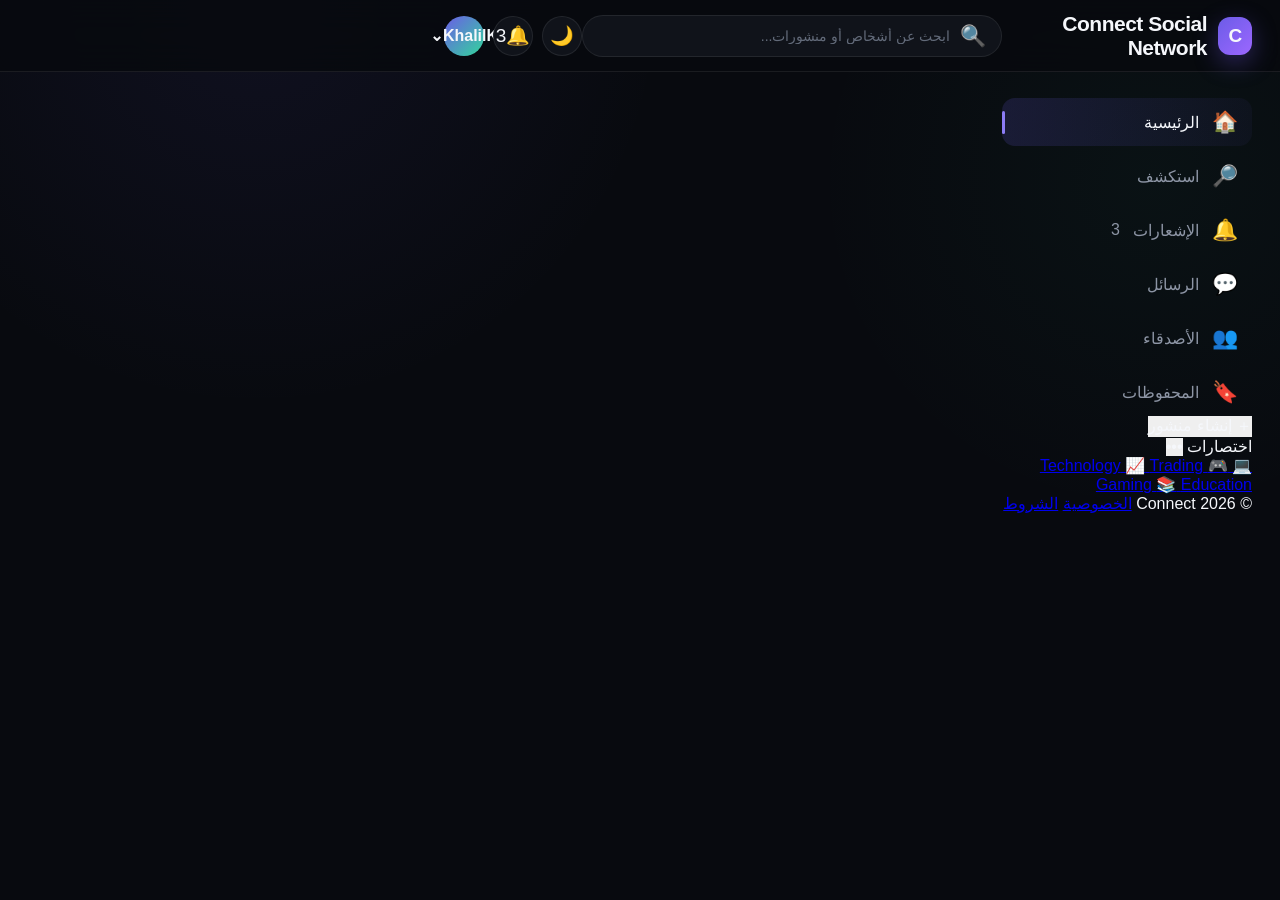
==== commit c9b4421b: "index.html" ====
--- a/index.html
+++ b/index.html
@@ -1,915 +1,663 @@
 <!DOCTYPE html>
-<html lang="fr">
+<html lang="ar" dir="rtl">
 <head>
-  <meta charset="UTF-8">
-
-  <meta
-    name="viewport"
-    content="width=device-width, initial-scale=1.0, viewport-fit=cover"
-  >
-
-  <meta name="theme-color" content="#0b0d12">
-
-  <title>Connect — Social Network</title>
-
-  <link rel="stylesheet" href="style.css">
+    <meta charset="UTF-8">
+
+    <meta
+        name="viewport"
+        content="width=device-width, initial-scale=1.0, maximum-scale=1.0, user-scalable=no"
+    >
+
+    <meta name="theme-color" content="#0b0f19">
+
+    <title>Connect — Social Network</title>
+
+    <link rel="stylesheet" href="style.css">
 </head>
 
 <body>
 
-  <!-- =========================
-       APP
-  ========================== -->
-  <div class="app">
-
     <!-- =========================
-         TOP BAR
+         APP
     ========================== -->
-    <header class="topbar">
-
-      <div class="brand">
-        <div class="brand-logo">C</div>
-        <span>Connect</span>
-      </div>
-
-      <div class="top-search">
-        <span>⌕</span>
-        <input
-          type="text"
-          id="searchInput"
-          placeholder="Rechercher..."
-        >
-      </div>
-
-      <div class="top-actions">
-
-        <button class="top-btn" id="themeBtn" title="Mode sombre">
-          ◐
-        </button>
-
-        <button class="top-btn notification-btn" id="notificationBtn">
-          ♡
-          <span class="notification-dot"></span>
-        </button>
-
-        <button class="top-btn" id="messageBtn">
-          ◌
-        </button>
-
-        <button class="profile-mini" id="profileBtn">
-          <span>K</span>
-        </button>
-
-      </div>
-
-    </header>
-
-
-    <!-- =========================
-         MAIN LAYOUT
-    ========================== -->
-    <main class="main-layout">
-
-      <!-- =========================
-           LEFT SIDEBAR
-      ========================== -->
-      <aside class="left-sidebar">
-
-        <nav class="main-nav">
-
-          <button class="nav-item active" data-page="home">
-            <span class="nav-icon">⌂</span>
-            <span>Accueil</span>
-          </button>
-
-          <button class="nav-item" data-page="explore">
-            <span class="nav-icon">⌕</span>
-            <span>Explorer</span>
-          </button>
-
-          <button class="nav-item" data-page="notifications">
-            <span class="nav-icon">♡</span>
-            <span>Notifications</span>
-            <span class="nav-count">3</span>
-          </button>
-
-          <button class="nav-item" data-page="messages">
-            <span class="nav-icon">◌</span>
-            <span>Messages</span>
-          </button>
-
-          <button class="nav-item" data-page="profile">
-            <span class="nav-icon">◯</span>
-            <span>Profil</span>
-          </button>
-
-        </nav>
-
-
-        <button class="create-post-btn" id="createPostBtn">
-          <span>＋</span>
-          Créer une publication
-        </button>
-
-
-        <div class="sidebar-bottom">
-
-          <button class="nav-item" data-page="settings">
-            <span class="nav-icon">⚙</span>
-            <span>Paramètres</span>
-          </button>
-
-          <div class="user-card">
-
-            <div class="user-avatar">
-              K
+    <div class="app">
+
+        <!-- =========================
+             TOP BAR
+        ========================== -->
+        <header class="topbar">
+
+            <div class="brand">
+                <div class="brand-logo">C</div>
+
+                <div class="brand-text">
+                    <strong>Connect</strong>
+                    <span>Social Network</span>
+                </div>
             </div>
 
-            <div class="user-info">
-              <strong>Khalil</strong>
-              <span>@khalil</span>
+            <div class="top-search">
+                <span>🔍</span>
+                <input
+                    type="text"
+                    id="globalSearch"
+                    placeholder="ابحث عن أشخاص أو منشورات..."
+                >
             </div>
 
-            <button class="more-user-btn">
-              ⋯
-            </button>
-
-          </div>
-
-        </div>
-
-      </aside>
-
-
-      <!-- =========================
-           CENTER CONTENT
-      ========================== -->
-      <section class="content" id="content">
-
-
-        <!-- =====================
-             HOME
-        ====================== -->
-        <div class="page active" id="homePage">
-
-          <div class="page-header">
-
-            <div>
-              <h1>Accueil</h1>
-              <p>Découvrez ce qui se passe autour de vous.</p>
+            <div class="top-actions">
+
+                <button
+                    class="top-btn"
+                    id="themeBtn"
+                    title="تغيير المظهر"
+                >
+                    🌙
+                </button>
+
+                <button
+                    class="top-btn notification-btn"
+                    id="notificationBtn"
+                    title="الإشعارات"
+                >
+                    🔔
+                    <span class="notification-count">3</span>
+                </button>
+
+                <button
+                    class="profile-mini"
+                    id="profileMiniBtn"
+                >
+                    <div class="avatar avatar-small">K</div>
+
+                    <span class="profile-mini-name">
+                        Khalil
+                    </span>
+
+                    <span>⌄</span>
+                </button>
+
             </div>
 
-            <button class="mobile-create" id="mobileCreateBtn">
-              ＋
-            </button>
-
-          </div>
-
-
-          <!-- STORIES -->
-          <div class="stories-section">
-
-            <div class="section-title">
-              <h2>Stories</h2>
-              <button>Voir tout</button>
-            </div>
-
-            <div class="stories">
-
-              <div class="story add-story">
-                <div class="story-avatar">
-                  ＋
+        </header>
+
+
+        <!-- =========================
+             MAIN LAYOUT
+        ========================== -->
+        <main class="main-layout">
+
+
+            <!-- =========================
+                 LEFT SIDEBAR
+            ========================== -->
+            <aside class="sidebar sidebar-left">
+
+                <nav class="main-nav">
+
+                    <button
+                        class="nav-item active"
+                        data-page="home"
+                    >
+                        <span class="nav-icon">🏠</span>
+                        <span>الرئيسية</span>
+                    </button>
+
+                    <button
+                        class="nav-item"
+                        data-page="explore"
+                    >
+                        <span class="nav-icon">🔎</span>
+                        <span>استكشف</span>
+                    </button>
+
+                    <button
+                        class="nav-item"
+                        data-page="notifications"
+                    >
+                        <span class="nav-icon">🔔</span>
+                        <span>الإشعارات</span>
+                        <span class="nav-badge">3</span>
+                    </button>
+
+                    <button
+                        class="nav-item"
+                        data-page="messages"
+                    >
+                        <span class="nav-icon">💬</span>
+                        <span>الرسائل</span>
+                    </button>
+
+                    <button
+                        class="nav-item"
+                        data-page="friends"
+                    >
+                        <span class="nav-icon">👥</span>
+                        <span>الأصدقاء</span>
+                    </button>
+
+                    <button
+                        class="nav-item"
+                        data-page="saved"
+                    >
+                        <span class="nav-icon">🔖</span>
+                        <span>المحفوظات</span>
+                    </button>
+
+                </nav>
+
+
+                <button
+                    class="create-post-side"
+                    id="sideCreatePost"
+                >
+                    <span>＋</span>
+                    <span>إنشاء منشور</span>
+                </button>
+
+
+                <div class="sidebar-divider"></div>
+
+
+                <div class="sidebar-section">
+
+                    <div class="sidebar-title">
+                        <span>اختصارات</span>
+                        <button>•••</button>
+                    </div>
+
+                    <a href="#" class="shortcut">
+                        <span class="shortcut-icon">💻</span>
+                        <span>Technology</span>
+                    </a>
+
+                    <a href="#" class="shortcut">
+                        <span class="shortcut-icon">📈</span>
+                        <span>Trading</span>
+                    </a>
+
+                    <a href="#" class="shortcut">
+                        <span class="shortcut-icon">🎮</span>
+                        <span>Gaming</span>
+                    </a>
+
+                    <a href="#" class="shortcut">
+                        <span class="shortcut-icon">📚</span>
+                        <span>Education</span>
+                    </a>
+
                 </div>
-                <span>Votre story</span>
-              </div>
-
-              <div class="story">
-                <div class="story-avatar gradient-1">
-                  A
+
+
+                <div class="sidebar-footer">
+                    <span>© 2026 Connect</span>
+                    <a href="#">الخصوصية</a>
+                    <a href="#">الشروط</a>
                 </div>
-                <span>Ahmed</span>
-              </div>
-
-              <div class="story">
-                <div class="story-avatar gradient-2">
-                  S
-                </div>
-                <span>Sara</span>
-              </div>
-
-              <div class="story">
-                <div class="story-avatar gradient-3">
-                  M
-                </div>
-                <span>Mohamed</span>
-              </div>
-
-              <div class="story">
-                <div class="story-avatar gradient-4">
-                  F
-                </div>
-                <span>Fatma</span>
-              </div>
-
-            </div>
-
-          </div>
-
-
-          <!-- CREATE POST -->
-          <div class="create-box">
-
-            <div class="create-user-avatar">
-              K
-            </div>
-
-            <button class="create-input" id="createInput">
-              Quoi de neuf, Khalil ?
-            </button>
-
-            <div class="create-actions">
-
-              <button>
-                <span>▧</span>
-                Photo
-              </button>
-
-              <button>
-                <span>◎</span>
-                Vidéo
-              </button>
-
-              <button>
-                <span>☺</span>
-                Humeur
-              </button>
-
-            </div>
-
-          </div>
-
-
-          <!-- FEED -->
-          <div class="feed" id="feed">
-
-
-            <!-- POST 1 -->
-            <article class="post">
-
-              <div class="post-header">
-
-                <div class="post-user-avatar gradient-1">
-                  A
-                </div>
-
-                <div class="post-user-info">
-                  <strong>Ahmed Ben Ali</strong>
-                  <span>@ahmed · Il y a 12 min</span>
-                </div>
-
-                <button class="post-more">
-                  ⋯
-                </button>
-
-              </div>
-
-
-              <div class="post-content">
-
-                <p>
-                  Une nouvelle journée, une nouvelle opportunité.
-                  🚀
-                </p>
-
-              </div>
-
-
-              <div class="post-stats">
-                <span>❤️ 24 réactions</span>
-                <span>8 commentaires</span>
-              </div>
-
-
-              <div class="post-actions">
-
-                <button class="like-btn">
-                  ♡
-                  <span>J'aime</span>
-                </button>
-
-                <button class="comment-btn">
-                  ◌
-                  <span>Commenter</span>
-                </button>
-
-                <button class="share-btn">
-                  ↗
-                  <span>Partager</span>
-                </button>
-
-              </div>
-
-
-              <div class="comment-area">
-
-                <div class="comment-avatar">
-                  K
-                </div>
-
-                <input
-                  type="text"
-                  placeholder="Écrire un commentaire..."
+
+            </aside>
+
+
+
+            <!-- =========================
+                 CENTER CONTENT
+            ========================== -->
+            <section class="content" id="content">
+
+
+                <!-- =========================
+                     HOME PAGE
+                ========================== -->
+                <div
+                    class="page active-page"
+                    id="homePage"
                 >
 
-              </div>
-
-            </article>
-
-
-            <!-- POST 2 -->
-            <article class="post">
-
-              <div class="post-header">
-
-                <div class="post-user-avatar gradient-2">
-                  S
-                </div>
-
-                <div class="post-user-info">
-                  <strong>Sara Trabelsi</strong>
-                  <span>@sara · Il y a 35 min</span>
-                </div>
-
-                <button class="post-more">
-                  ⋯
-                </button>
-
-              </div>
-
-
-              <div class="post-content">
-
-                <p>
-                  Aujourd'hui je commence quelque chose de nouveau.
-                  ✨
-                </p>
-
-                <div class="post-image-placeholder">
-                  <div>
-                    <span>✦</span>
-                    <p>Votre contenu visuel apparaîtra ici</p>
-                  </div>
-                </div>
-
-              </div>
-
-
-              <div class="post-stats">
-                <span>❤️ 57 réactions</span>
-                <span>14 commentaires</span>
-              </div>
-
-
-              <div class="post-actions">
-
-                <button class="like-btn">
-                  ♡
-                  <span>J'aime</span>
-                </button>
-
-                <button class="comment-btn">
-                  ◌
-                  <span>Commenter</span>
-                </button>
-
-                <button class="share-btn">
-                  ↗
-                  <span>Partager</span>
-                </button>
-
-              </div>
-
-
-              <div class="comment-area">
-
-                <div class="comment-avatar">
-                  K
-                </div>
-
-                <input
-                  type="text"
-                  placeholder="Écrire un commentaire..."
-                >
-
-              </div>
-
-            </article>
-
-
-            <!-- POST 3 -->
-            <article class="post">
-
-              <div class="post-header">
-
-                <div class="post-user-avatar gradient-3">
-                  M
-                </div>
-
-                <div class="post-user-info">
-                  <strong>Mohamed Amine</strong>
-                  <span>@mohamed · Il y a 1 h</span>
-                </div>
-
-                <button class="post-more">
-                  ⋯
-                </button>
-
-              </div>
-
-
-              <div class="post-content">
-
-                <p>
-                  Le meilleur investissement reste toujours
-                  l'investissement dans soi-même. 📚
-                </p>
-
-              </div>
-
-
-              <div class="post-stats">
-                <span>❤️ 31 réactions</span>
-                <span>5 commentaires</span>
-              </div>
-
-
-              <div class="post-actions">
-
-                <button class="like-btn">
-                  ♡
-                  <span>J'aime</span>
-                </button>
-
-                <button class="comment-btn">
-                  ◌
-                  <span>Commenter</span>
-                </button>
-
-                <button class="share-btn">
-                  ↗
-                  <span>Partager</span>
-                </button>
-
-              </div>
-
-            </article>
-
-          </div>
-
-        </div>
-
-
-        <!-- =====================
-             EXPLORE
-        ====================== -->
-        <div class="page" id="explorePage">
-
-          <div class="page-header">
-            <div>
-              <h1>Explorer</h1>
-              <p>Découvrez de nouvelles personnes et contenus.</p>
-            </div>
-          </div>
-
-
-          <div class="explore-search">
-
-            <span>⌕</span>
-
-            <input
-              type="text"
-              placeholder="Rechercher des personnes, posts..."
-            >
-
-          </div>
-
-
-          <div class="explore-grid">
-
-            <div class="explore-card">
-              <div class="explore-icon">🔥</div>
-              <h3>Tendances</h3>
-              <p>Découvrez les sujets populaires.</p>
-            </div>
-
-            <div class="explore-card">
-              <div class="explore-icon">👥</div>
-              <h3>Personnes</h3>
-              <p>Trouvez de nouvelles personnes.</p>
-            </div>
-
-            <div class="explore-card">
-              <div class="explore-icon">#</div>
-              <h3>Hashtags</h3>
-              <p>Explorez les conversations.</p>
-            </div>
-
-            <div class="explore-card">
-              <div class="explore-icon">✦</div>
-              <h3>Pour vous</h3>
-              <p>Du contenu sélectionné pour vous.</p>
-            </div>
-
-          </div>
-
-        </div>
-
-
-        <!-- =====================
-             NOTIFICATIONS
-        ====================== -->
-        <div class="page" id="notificationsPage">
-
-          <div class="page-header">
-            <div>
-              <h1>Notifications</h1>
-              <p>Restez informé de votre activité.</p>
-            </div>
-          </div>
-
-
-          <div class="notifications-list">
-
-            <div class="notification-item">
-
-              <div class="notification-avatar gradient-1">
-                A
-              </div>
-
-              <div>
-                <strong>Ahmed Ben Ali</strong>
-                <p>a aimé votre publication.</p>
-                <span>Il y a 5 min</span>
-              </div>
-
-            </div>
-
-
-            <div class="notification-item">
-
-              <div class="notification-avatar gradient-2">
-                S
-              </div>
-
-              <div>
-                <strong>Sara Trabelsi</strong>
-                <p>a commencé à vous suivre.</p>
-                <span>Il y a 20 min</span>
-              </div>
-
-              <button class="follow-back">
-                Suivre
-              </button>
-
-            </div>
-
-
-            <div class="notification-item">
-
-              <div class="notification-avatar gradient-3">
-                M
-              </div>
-
-              <div>
-                <strong>Mohamed Amine</strong>
-                <p>a commenté votre publication.</p>
-                <span>Il y a 1 h</span>
-              </div>
-
-            </div>
-
-          </div>
-
-        </div>
-
-
-        <!-- =====================
-             MESSAGES
-        ====================== -->
-        <div class="page" id="messagesPage">
-
-          <div class="page-header">
-            <div>
-              <h1>Messages</h1>
-              <p>Discutez avec vos amis.</p>
-            </div>
-          </div>
-
-
-          <div class="messages-layout">
-
-            <div class="conversation-list">
-
-              <div class="message-search">
-                <span>⌕</span>
-                <input
-                  type="text"
-                  placeholder="Rechercher..."
-                >
-              </div>
-
-
-              <button class="conversation active">
-
-                <div class="conversation-avatar gradient-1">
-                  A
-                </div>
-
-                <div class="conversation-info">
-                  <strong>Ahmed Ben Ali</strong>
-                  <span>On se parle après 👋</span>
-                </div>
-
-                <small>12:42</small>
-
-              </button>
-
-
-              <button class="conversation">
-
-                <div class="conversation-avatar gradient-2">
-                  S
-                </div>
-
-                <div class="conversation-info">
-                  <strong>Sara Trabelsi</strong>
-                  <span>À demain !</span>
-                </div>
-
-                <small>11:30</small>
-
-              </button>
-
-
-              <button class="conversation">
-
-                <div class="conversation-avatar gradient-3">
-                  M
-                </div>
-
-                <div class="conversation-info">
-                  <strong>Mohamed Amine</strong>
-                  <span>👍</span>
-                </div>
-
-                <small>Hier</small>
-
-              </button>
-
-            </div>
-
-
-            <div class="message-preview">
-
-              <div class="message-empty">
-                <div class="message-empty-icon">
-                  ◌
-                </div>
-
-                <h2>Vos messages</h2>
-
-                <p>
-                  Sélectionnez une conversation pour commencer.
-                </p>
-
-              </div>
-
-            </div>
-
-          </div>
-
-        </div>
-
-
-        <!-- =====================
-             PROFILE
-        ====================== -->
-        <div class="page" id="profilePage">
-
-          <div class="profile-cover"></div>
-
-          <div class="profile-main">
-
-            <div class="profile-avatar-large">
-              K
-            </div>
-
-            <div class="profile-actions">
-              <button class="secondary-btn">
-                Modifier le profil
-              </button>
-            </div>
-
-            <div class="profile-info">
-
-              <h1>Khalil</h1>
-
-              <p class="username">
-                @khalil
-              </p>
-
-              <p class="bio">
-                Bienvenue sur mon profil. 🚀
-              </p>
-
-              <div class="profile-stats">
-
-                <span>
-                  <strong>128</strong>
-                  Publications
-                </span>
-
-                <span>
-                  <strong>1.2K</strong>
-                  Abonnés
-                </span>
-
-                <span>
-                  <strong>342</strong>
-                  Abonnements
-                </span>
-
-              </div>
-
-            </div>
-
-          </div>
-
-
-          <div class="profile-tabs">
-
-            <button class="active">
-              Publications
-            </button>
-
-            <button>
-              Média
-            </button>
-
-            <button>
-              J'aime
-            </button>
-
-          </div>
-
-        </div>
-
-
-        <!-- =====================
-             SETTINGS
-        ====================== -->
-        <div class="page" id="settingsPage">
-
-          <div class="page-header">
-
-            <div>
-              <h1>Paramètres</h1>
-              <p>Gérez votre compte et vos préférences.</p>
-            </div>
-
-          </div>
-
-
-          <div class="settings-list">
-
-            <button class="setting-item">
-
-              <div class="setting-icon">
-                👤
-              </div>
-
-              <div>
-                <strong>Compte</strong>
-                <span>Informations personnelles</span>
-              </div>
-
-              <b>›</b>
-
-            </button>
-
-
-            <button class="setting-item">
-
-              <div class="setting-icon">
-                🔒
-              </div>
-
-              <div>
-                <strong>Confidentialité</strong>
-                <span>Contrôlez qui peut vous voir</span>
-              </div>
-
-              <b>›</b>
-
-            </button>
-
-
-            <button class="setting-item">
-
-              <div class="setting-icon">
-                🔔
-              </div>
-
-              <div>
-                <strong>Notifications</strong>
-                <span>Gérez vos notifications</span>
-              </div>
-
-              <b>›</b>
-
-            </button>
-
-
-            <button class="setting-item">
-
-              <div class="setting-icon">
-                🌙
-              </div>
-
-              <div>
-                <strong>Apparence</strong>
-                <span>Mode clair ou sombre</span>
-              </div>
-
-              <b>›</b>
-
-            </button>
-
-          </div>
-
-        </div>
-
-      </section>
-
-
-      <!-- =========================
-           RIGHT SIDEBAR
-      ========================== -->
-      <aside class="right-sidebar">
-
-        <div class="right-section">
-
-          <div class="right-title">
-            <h2>Suggestions</h2>
-            <button>Voir tout</button>
-          </div>
-
-
-          <div class="suggestion">
-
-            <div class="suggestion-avatar gradient-1">
-              A
-            </div>
-
-            <div class="suggestion-info">
-              <strong>Ahmed Ben Ali</strong>
-              <span>@ahmed</span>
-            </div>
-
-            <button class="follow-btn">
-              Suivre
-            </button>
-
-          </div>
-
-
-          <div class="suggestion">
-
-            <div class="suggestion-avatar gradient-2">
-              S
-            </div>
-
-            <div class="suggestion-info">
-              <strong>Sara Trabelsi</strong>
-              <span>@sara</span>
-            </div>
-
-            <button class="follow-btn">
-              Suivre
-            </button>
-
-          </div>
-
-
-          <div class="suggestion">
-
-            <div class="suggestion-avatar gradient-3">
-              M
-            </div>
-
-            <div class="suggestion-info">
-              <strong>Mohamed Amine</strong>
-              <span>@mohamed</span>
-            </div>
-
-         
+                    <!-- STORIES -->
+
+                    <section class="stories-section">
+
+                        <div class="section-heading">
+                            <h2>القصص</h2>
+                            <button id="viewAllStories">
+                                عرض الكل
+                            </button>
+                        </div>
+
+                        <div class="stories">
+
+                            <div
+                                class="story story-create"
+                                id="createStory"
+                            >
+                                <div class="story-image create-story-bg">
+                                    <div class="story-plus">＋</div>
+                                </div>
+
+                                <strong>قصتك</strong>
+                            </div>
+
+
+                            <div class="story">
+
+                                <div class="story-image story-1">
+                                    <div class="story-avatar">A</div>
+                                </div>
+
+                                <strong>Ahmed</strong>
+
+                            </div>
+
+
+                            <div class="story">
+
+                                <div class="story-image story-2">
+                                    <div class="story-avatar">F</div>
+                                </div>
+
+                                <strong>Fatma</strong>
+
+                            </div>
+
+
+                            <div class="story">
+
+                                <div class="story-image story-3">
+                                    <div class="story-avatar">S</div>
+                                </div>
+
+                                <strong>Sara</strong>
+
+                            </div>
+
+
+                            <div class="story">
+
+                                <div class="story-image story-4">
+                                    <div class="story-avatar">M</div>
+                                </div>
+
+                                <strong>Mohamed</strong>
+
+                            </div>
+
+                        </div>
+
+                    </section>
+
+
+
+                    <!-- CREATE POST -->
+
+                    <section class="create-post-card">
+
+                        <div class="create-post-top">
+
+                            <div class="avatar">
+                                K
+                            </div>
+
+                            <button
+                                class="post-input-fake"
+                                id="openCreatePost"
+                            >
+                                شنوة تحب تشارك اليوم؟
+                            </button>
+
+                        </div>
+
+
+                        <div class="create-post-actions">
+
+                            <button
+                                class="post-action photo-action"
+                                id="photoPostBtn"
+                            >
+                                <span>🖼️</span>
+                                <span>صورة / فيديو</span>
+                            </button>
+
+                            <button
+                                class="post-action feeling-action"
+                                id="feelingBtn"
+                            >
+                                <span>😊</span>
+                                <span>شعور / نشاط</span>
+                            </button>
+
+                            <button
+                                class="post-action live-action"
+                                id="liveBtn"
+                            >
+                                <span>🔴</span>
+                                <span>بث مباشر</span>
+                            </button>
+
+                        </div>
+
+                    </section>
+
+
+                    <!-- FEED -->
+
+                    <div class="feed" id="feed">
+
+
+                        <!-- POST 1 -->
+
+                        <article
+                            class="post-card"
+                            data-post-id="1"
+                        >
+
+                            <div class="post-header">
+
+                                <div class="post-user">
+
+                                    <div class="avatar avatar-blue">
+                                        A
+                                    </div>
+
+                                    <div class="post-user-info">
+
+                                        <strong>
+                                            Ahmed Mohamed
+                                        </strong>
+
+                                        <span>
+                                            منذ 25 دقيقة · 🌎
+                                        </span>
+
+                                    </div>
+
+                                </div>
+
+                                <button class="post-menu">
+                                    •••
+                                </button>
+
+                            </div>
+
+
+                            <div class="post-content">
+
+                                <p>
+                                    صباح الخير يا جماعة 👋
+                                    <br>
+                                    شنوّة أخباركم اليوم؟
+                                    خلينا نبدأو النهار بطاقة إيجابية 🔥
+                                </p>
+
+                            </div>
+
+
+                            <div class="post-stats">
+
+                                <span class="likes-number">
+                                    ❤️ 24 إعجاب
+                                </span>
+
+                                <span>
+                                    8 تعليقات · 2 مشاركة
+                                </span>
+
+                            </div>
+
+
+                            <div class="post-buttons">
+
+                                <button
+                                    class="post-btn like-btn"
+                                >
+                                    ♡
+                                    <span>إعجاب</span>
+                                </button>
+
+                                <button
+                                    class="post-btn comment-btn"
+                                >
+                                    💬
+                                    <span>تعليق</span>
+                                </button>
+
+                                <button
+                                    class="post-btn share-btn"
+                                >
+                                    ↗
+                                    <span>مشاركة</span>
+                                </button>
+
+                            </div>
+
+
+                            <div class="comments-area">
+
+                                <div class="comment">
+
+                                    <div class="avatar avatar-tiny">
+                                        F
+                                    </div>
+
+                                    <div class="comment-bubble">
+
+                                        <strong>
+                                            Fatma
+                                        </strong>
+
+                                        <p>
+                                            صباح النور ❤️
+                                        </p>
+
+                                    </div>
+
+                                </div>
+
+
+                                <div class="comment-input">
+
+                                    <div class="avatar avatar-tiny">
+                                        K
+                                    </div>
+
+                                    <input
+                                        type="text"
+                                        placeholder="اكتب تعليق..."
+                                    >
+
+                                    <button>
+                                        ➤
+                                    </button>
+
+                                </div>
+
+                            </div>
+
+                        </article>
+
+
+
+                        <!-- POST 2 -->
+
+                        <article
+                            class="post-card"
+                            data-post-id="2"
+                        >
+
+                            <div class="post-header">
+
+                                <div class="post-user">
+
+                                    <div class="avatar avatar-purple">
+                                        S
+                                    </div>
+
+                                    <div class="post-user-info">
+
+                                        <strong>
+                                            Sara Hussein
+                                        </strong>
+
+                                        <span>
+                                            منذ ساعة · 🌎
+                                        </span>
+
+                                    </div>
+
+                                </div>
+
+                                <button class="post-menu">
+                                    •••
+                                </button>
+
+                            </div>
+
+
+                            <div class="post-content">
+
+                                <p>
+                                    Today I'm learning something new 📚
+                                    <br><br>
+                                    كل يوم خطوة صغيرة = نتيجة كبيرة 🚀
+                                </p>
+
+                            </div>
+
+
+                            <div class="post-image-placeholder">
+
+                                <div class="post-image-icon">
+                                    📚
+                                </div>
+
+                                <strong>
+                                    Learn • Build • Grow
+                                </strong>
+
+                            </div>
+
+
+                            <div class="post-stats">
+
+                                <span class="likes-number">
+                                    ❤️ 51 إعجاب
+                                </span>
+
+                                <span>
+                                    12 تعليق · 5 مشاركة
+                                </span>
+
+                            </div>
+
+
+                            <div class="post-buttons">
+
+                                <button
+                                    class="post-btn like-btn"
+                                >
+                                    ♡
+                                    <span>إعجاب</span>
+                                </button>
+
+                                <button
+                                    class="post-btn comment-btn"
+                                >
+                                    💬
+                                    <span>تعليق</span>
+                                </button>
+
+                                <button
+                                    class="post-btn share-btn"
+                                >
+                                    ↗
+                                    <span>مشاركة</span>
+                                </button>
+
+                            </div>
+
+                        </article>
+
+
+
+                        <!-- POST 3 -->
+
+                        <article
+                            class="post-card"
+                            data-post-id="3"
+                        >
+
+                            <div class="post-header">
+
+                                <div class="post-user">
+
+                                    <div class="post-avatar-image">
+                                        K
+                                    </div>
+
+                                    <div class="post-user-info">
+
+                                        <strong>
+                                            Khalil Shili
+                                        </strong>
+
+                                        <span>
+                                            منذ 2 ساعات · 🌎
+                                        </span>
+
+                                    </div>
+
+                                </div>
+
+                                <button class="post-menu">
+                                    •••
+                                </button>
+
+                            </div>
+
+
+                            <div class="post-content">
+
+                                <p>
+                                    Working on something new...
+                                    💻🔥
+                                </p>
+
+                            </div>
+
+
+                            <div class="code-preview">
+
+                                <div class="code-top">
+                                    <span></span>
+                                    <span></span>
+                                    <span></span>
+                                </div>
+
+                                <div class="code-lines">
+
+                                    <div>
+                                        <b>01</b>
+                                        <span>
+                                            const future = "build";
+                                        </span>
+                                    </div>
+
+                                    <div>
+                                        <b>02</b>
+                                        <span>
+                                            future.create();
+                                        </span>
+                                    </div>
+
+                                    <div>
+                                        <b>03</b>
+                                        <span>
+                                            console.log("🚀");
+                                        </span>
+                                    </div>
+
+                                </div>
+
+                            </div>
+
+
+              
--- a/style.css
+++ b/style.css
@@ -0,0 +1,1533 @@
+/* =========================================================
+   CONNECT — SOCIAL NETWORK
+   STYLE.CSS
+========================================================= */
+
+* {
+  margin: 0;
+  padding: 0;
+  box-sizing: border-box;
+  -webkit-tap-highlight-color: transparent;
+}
+
+:root {
+  --bg: #080a0f;
+  --surface: #10131a;
+  --surface-2: #151922;
+  --surface-3: #1b202b;
+  --border: rgba(255, 255, 255, 0.08);
+
+  --text: #f5f7fb;
+  --muted: #8d95a5;
+  --muted-2: #626a79;
+
+  --primary: #6c5ce7;
+  --primary-light: #8c7cf5;
+  --primary-dark: #5142c5;
+
+  --danger: #ff4d67;
+  --success: #31d69b;
+
+  --radius: 18px;
+  --radius-small: 12px;
+
+  --shadow: 0 15px 45px rgba(0, 0, 0, 0.25);
+}
+
+html {
+  width: 100%;
+  min-height: 100%;
+  background: var(--bg);
+}
+
+body {
+  width: 100%;
+  min-height: 100vh;
+
+  font-family:
+    Inter,
+    -apple-system,
+    BlinkMacSystemFont,
+    "Segoe UI",
+    Roboto,
+    Arial,
+    sans-serif;
+
+  background:
+    radial-gradient(
+      circle at 20% 0%,
+      rgba(108, 92, 231, 0.08),
+      transparent 30%
+    ),
+    radial-gradient(
+      circle at 90% 20%,
+      rgba(49, 214, 155, 0.04),
+      transparent 25%
+    ),
+    var(--bg);
+
+  color: var(--text);
+
+  overflow-x: hidden;
+}
+
+button,
+input,
+textarea {
+  font: inherit;
+}
+
+button {
+  border: none;
+  cursor: pointer;
+  color: inherit;
+}
+
+input,
+textarea {
+  color: var(--text);
+}
+
+button:focus-visible,
+input:focus-visible,
+textarea:focus-visible {
+  outline: 2px solid var(--primary-light);
+  outline-offset: 2px;
+}
+
+
+/* =========================================================
+   APP
+========================================================= */
+
+.app {
+  min-height: 100vh;
+  width: 100%;
+}
+
+
+/* =========================================================
+   TOP BAR
+========================================================= */
+
+.topbar {
+  position: fixed;
+  z-index: 1000;
+
+  top: 0;
+  left: 0;
+  right: 0;
+
+  height: 72px;
+
+  display: flex;
+  align-items: center;
+
+  padding: 0 28px;
+
+  background: rgba(8, 10, 15, 0.86);
+  backdrop-filter: blur(22px);
+  -webkit-backdrop-filter: blur(22px);
+
+  border-bottom: 1px solid var(--border);
+}
+
+.brand {
+  width: 250px;
+
+  display: flex;
+  align-items: center;
+
+  gap: 11px;
+
+  font-size: 21px;
+  font-weight: 800;
+  letter-spacing: -0.5px;
+}
+
+.brand-logo {
+  width: 38px;
+  height: 38px;
+
+  border-radius: 12px;
+
+  display: flex;
+  align-items: center;
+  justify-content: center;
+
+  background:
+    linear-gradient(
+      135deg,
+      var(--primary),
+      #9c67ff
+    );
+
+  box-shadow:
+    0 8px 25px rgba(108, 92, 231, 0.35);
+
+  font-size: 19px;
+  font-weight: 900;
+}
+
+.top-search {
+  width: min(420px, 45vw);
+
+  height: 42px;
+
+  display: flex;
+  align-items: center;
+
+  gap: 10px;
+
+  padding: 0 15px;
+
+  background: var(--surface);
+
+  border: 1px solid var(--border);
+  border-radius: 50px;
+
+  transition: 0.25s;
+}
+
+.top-search:focus-within {
+  border-color: rgba(108, 92, 231, 0.5);
+
+  box-shadow:
+    0 0 0 4px rgba(108, 92, 231, 0.08);
+}
+
+.top-search span {
+  color: var(--muted);
+  font-size: 21px;
+}
+
+.top-search input {
+  width: 100%;
+
+  background: transparent;
+  border: none;
+  outline: none;
+
+  color: var(--text);
+
+  font-size: 14px;
+}
+
+.top-search input::placeholder {
+  color: var(--muted-2);
+}
+
+.top-actions {
+  margin-left: auto;
+
+  display: flex;
+  align-items: center;
+
+  gap: 9px;
+}
+
+.top-btn {
+  position: relative;
+
+  width: 40px;
+  height: 40px;
+
+  border-radius: 50%;
+
+  background: var(--surface);
+
+  border: 1px solid var(--border);
+
+  display: flex;
+  align-items: center;
+  justify-content: center;
+
+  font-size: 19px;
+
+  transition:
+    transform 0.2s,
+    background 0.2s,
+    border-color 0.2s;
+}
+
+.top-btn:hover {
+  background: var(--surface-3);
+
+  border-color: rgba(108, 92, 231, 0.35);
+
+  transform: translateY(-2px);
+}
+
+.notification-dot {
+  position: absolute;
+
+  width: 7px;
+  height: 7px;
+
+  top: 7px;
+  right: 7px;
+
+  border-radius: 50%;
+
+  background: var(--danger);
+
+  box-shadow:
+    0 0 0 3px var(--surface);
+}
+
+.profile-mini {
+  width: 40px;
+  height: 40px;
+
+  border-radius: 50%;
+
+  background:
+    linear-gradient(
+      135deg,
+      #6c5ce7,
+      #31d69b
+    );
+
+  display: flex;
+  align-items: center;
+  justify-content: center;
+
+  font-weight: 800;
+
+  transition: transform 0.2s;
+}
+
+.profile-mini:hover {
+  transform: scale(1.06);
+}
+
+
+/* =========================================================
+   MAIN LAYOUT
+========================================================= */
+
+.main-layout {
+  width: 100%;
+
+  min-height: 100vh;
+
+  display: grid;
+
+  grid-template-columns:
+    250px
+    minmax(450px, 680px)
+    300px;
+
+  justify-content: center;
+
+  gap: 28px;
+
+  padding:
+    98px
+    28px
+    40px;
+}
+
+
+/* =========================================================
+   LEFT SIDEBAR
+========================================================= */
+
+.left-sidebar {
+  position: sticky;
+
+  top: 98px;
+
+  height: calc(100vh - 125px);
+
+  display: flex;
+  flex-direction: column;
+
+  padding: 5px 0;
+}
+
+.main-nav {
+  display: flex;
+  flex-direction: column;
+
+  gap: 6px;
+}
+
+.nav-item {
+  position: relative;
+
+  width: 100%;
+
+  min-height: 48px;
+
+  display: flex;
+  align-items: center;
+
+  gap: 13px;
+
+  padding: 0 15px;
+
+  border-radius: 13px;
+
+  background: transparent;
+
+  color: var(--muted);
+
+  text-align: left;
+
+  transition:
+    background 0.2s,
+    color 0.2s,
+    transform 0.2s;
+}
+
+.nav-item:hover {
+  color: var(--text);
+  background: var(--surface);
+
+  transform: translateX(2px);
+}
+
+.nav-item.active {
+  color: var(--text);
+
+  background:
+    linear-gradient(
+      90deg,
+      rgba(108, 92, 231, 0.17),
+      rgba(108, 92, 231, 0.05)
+    );
+}
+
+.nav-item.active::before {
+  content: "";
+
+  position: absolute;
+
+  left: 0;
+
+  width: 3px;
+  height: 23px;
+
+  border-radius: 10px;
+
+  background: var(--primary-light);
+}
+
+.nav-icon {
+  width: 25px;
+
+  display: flex;
+  align-items: center;
+  justify-content: center;
+
+  font-size: 21px;
+}
+
+.nav-count {
+  margin-left: auto;
+
+  min-width: 22px;
+  height: 22px;
+
+  padding: 0 6px;
+
+  display: flex;
+  align-items: center;
+  justify-content: center;
+
+  border-radius: 20px;
+
+  background: var(--danger);
+
+  color: white;
+
+  font-size: 11px;
+  font-weight: 800;
+}
+
+.create-post-btn {
+  width: 100%;
+
+  min-height: 50px;
+
+  margin-top: 23px;
+
+  border-radius: 15px;
+
+  background:
+    linear-gradient(
+      135deg,
+      var(--primary),
+      #866af5
+    );
+
+  color: white;
+
+  font-weight: 700;
+
+  box-shadow:
+    0 12px 30px rgba(108, 92, 231, 0.23);
+
+  transition:
+    transform 0.2s,
+    box-shadow 0.2s;
+}
+
+.create-post-btn span {
+  margin-right: 6px;
+
+  font-size: 20px;
+}
+
+.create-post-btn:hover {
+  transform: translateY(-2px);
+
+  box-shadow:
+    0 17px 35px rgba(108, 92, 231, 0.32);
+}
+
+.create-post-btn:active {
+  transform: translateY(0) scale(0.98);
+}
+
+.sidebar-bottom {
+  margin-top: auto;
+}
+
+.user-card {
+  margin-top: 15px;
+
+  padding: 12px;
+
+  display: flex;
+  align-items: center;
+
+  gap: 10px;
+
+  border-top: 1px solid var(--border);
+}
+
+.user-avatar,
+.create-user-avatar {
+  flex-shrink: 0;
+
+  width: 42px;
+  height: 42px;
+
+  display: flex;
+  align-items: center;
+  justify-content: center;
+
+  border-radius: 50%;
+
+  background:
+    linear-gradient(
+      135deg,
+      var(--primary),
+      #31d69b
+    );
+
+  color: white;
+
+  font-weight: 800;
+}
+
+.user-info {
+  min-width: 0;
+
+  display: flex;
+  flex-direction: column;
+}
+
+.user-info strong {
+  font-size: 13px;
+}
+
+.user-info span {
+  margin-top: 2px;
+
+  color: var(--muted);
+
+  font-size: 11px;
+}
+
+.more-user-btn {
+  margin-left: auto;
+
+  width: 30px;
+  height: 30px;
+
+  border-radius: 50%;
+
+  background: transparent;
+
+  color: var(--muted);
+
+  font-size: 18px;
+}
+
+.more-user-btn:hover {
+  background: var(--surface);
+}
+
+
+/* =========================================================
+   CONTENT
+========================================================= */
+
+.content {
+  width: 100%;
+
+  min-width: 0;
+}
+
+.page {
+  display: none;
+
+  animation: pageIn 0.28s ease;
+}
+
+.page.active {
+  display: block;
+}
+
+@keyframes pageIn {
+  from {
+    opacity: 0;
+    transform: translateY(7px);
+  }
+
+  to {
+    opacity: 1;
+    transform: translateY(0);
+  }
+}
+
+.page-header {
+  min-height: 70px;
+
+  display: flex;
+  align-items: center;
+  justify-content: space-between;
+
+  margin-bottom: 20px;
+}
+
+.page-header h1 {
+  font-size: 27px;
+
+  letter-spacing: -0.8px;
+}
+
+.page-header p {
+  margin-top: 5px;
+
+  color: var(--muted);
+
+  font-size: 13px;
+}
+
+.mobile-create {
+  display: none;
+}
+
+
+/* =========================================================
+   STORIES
+========================================================= */
+
+.stories-section {
+  padding: 18px;
+
+  background: var(--surface);
+
+  border: 1px solid var(--border);
+
+  border-radius: var(--radius);
+
+  box-shadow: var(--shadow);
+}
+
+.section-title {
+  display: flex;
+  align-items: center;
+  justify-content: space-between;
+
+  margin-bottom: 14px;
+}
+
+.section-title h2 {
+  font-size: 15px;
+}
+
+.section-title button,
+.right-title button {
+  background: transparent;
+
+  color: var(--primary-light);
+
+  font-size: 12px;
+}
+
+.stories {
+  display: flex;
+
+  gap: 15px;
+
+  overflow-x: auto;
+
+  padding-bottom: 2px;
+
+  scrollbar-width: none;
+}
+
+.stories::-webkit-scrollbar {
+  display: none;
+}
+
+.story {
+  min-width: 72px;
+
+  display: flex;
+  flex-direction: column;
+  align-items: center;
+
+  gap: 7px;
+
+  color: var(--muted);
+
+  font-size: 11px;
+}
+
+.story-avatar {
+  width: 62px;
+  height: 62px;
+
+  display: flex;
+  align-items: center;
+  justify-content: center;
+
+  border-radius: 50%;
+
+  border: 3px solid var(--surface);
+
+  outline: 2px solid var(--primary);
+
+  background: var(--surface-3);
+
+  font-weight: 800;
+
+  font-size: 19px;
+
+  transition: transform 0.2s;
+}
+
+.story:hover .story-avatar {
+  transform: scale(1.06);
+}
+
+.add-story .story-avatar {
+  outline: 2px dashed var(--muted-2);
+
+  color: var(--primary-light);
+
+  font-size: 25px;
+}
+
+.gradient-1 {
+  background:
+    linear-gradient(
+      135deg,
+      #6258e8,
+      #a05cff
+    ) !important;
+}
+
+.gradient-2 {
+  background:
+    linear-gradient(
+      135deg,
+      #ef5da8,
+      #ff9367
+    ) !important;
+}
+
+.gradient-3 {
+  background:
+    linear-gradient(
+      135deg,
+      #19b7d7,
+      #356cff
+    ) !important;
+}
+
+.gradient-4 {
+  background:
+    linear-gradient(
+      135deg,
+      #20c982,
+      #9cd85a
+    ) !important;
+}
+
+
+/* =========================================================
+   CREATE BOX
+========================================================= */
+
+.create-box {
+  margin-top: 18px;
+
+  padding: 16px;
+
+  background: var(--surface);
+
+  border: 1px solid var(--border);
+
+  border-radius: var(--radius);
+
+  box-shadow: var(--shadow);
+}
+
+.create-box > .create-user-avatar {
+  display: inline-flex;
+
+  vertical-align: middle;
+
+  width: 40px;
+  height: 40px;
+
+  margin-right: 8px;
+}
+
+.create-input {
+  width: calc(100% - 54px);
+
+  min-height: 42px;
+
+  vertical-align: middle;
+
+  padding: 0 17px;
+
+  border-radius: 50px;
+
+  background: var(--surface-2);
+
+  color: var(--muted);
+
+  text-align: left;
+
+  border: 1px solid transparent;
+
+  transition: 0.2s;
+}
+
+.create-input:hover {
+  background: var(--surface-3);
+
+  border-color: var(--border);
+
+  color: var(--text);
+}
+
+.create-actions {
+  display: flex;
+
+  gap: 8px;
+
+  margin-top: 14px;
+
+  padding-top: 13px;
+
+  border-top: 1px solid var(--border);
+}
+
+.create-actions button {
+  flex: 1;
+
+  height: 38px;
+
+  border-radius: 10px;
+
+  background: transparent;
+
+  color: var(--muted);
+
+  font-size: 12px;
+
+  transition: 0.2s;
+}
+
+.create-actions button:hover {
+  background: var(--surface-2);
+
+  color: var(--text);
+}
+
+.create-actions span {
+  margin-right: 5px;
+
+  color: var(--primary-light);
+
+  font-size: 16px;
+}
+
+
+/* =========================================================
+   FEED
+========================================================= */
+
+.feed {
+  display: flex;
+  flex-direction: column;
+
+  gap: 17px;
+
+  margin-top: 18px;
+}
+
+.post {
+  padding: 18px;
+
+  background: var(--surface);
+
+  border: 1px solid var(--border);
+
+  border-radius: var(--radius);
+
+  box-shadow: var(--shadow);
+
+  transition:
+    border-color 0.2s,
+    transform 0.2s;
+}
+
+.post:hover {
+  border-color: rgba(255, 255, 255, 0.12);
+}
+
+.post-header {
+  display: flex;
+  align-items: center;
+
+  gap: 11px;
+}
+
+.post-user-avatar,
+.notification-avatar,
+.conversation-avatar,
+.suggestion-avatar {
+  flex-shrink: 0;
+
+  width: 43px;
+  height: 43px;
+
+  border-radius: 50%;
+
+  display: flex;
+  align-items: center;
+  justify-content: center;
+
+  color: white;
+
+  font-weight: 800;
+}
+
+.post-user-info {
+  min-width: 0;
+
+  display: flex;
+  flex-direction: column;
+
+  gap: 3px;
+}
+
+.post-user-info strong {
+  font-size: 13px;
+}
+
+.post-user-info span {
+  color: var(--muted);
+
+  font-size: 11px;
+}
+
+.post-more {
+  margin-left: auto;
+
+  width: 34px;
+  height: 34px;
+
+  border-radius: 50%;
+
+  background: transparent;
+
+  color: var(--muted);
+
+  font-size: 20px;
+}
+
+.post-more:hover {
+  background: var(--surface-2);
+}
+
+.post-content {
+  padding-top: 16px;
+}
+
+.post-content p {
+  color: #e7e9ee;
+
+  font-size: 14px;
+
+  line-height: 1.65;
+}
+
+.post-image-placeholder {
+  min-height: 260px;
+
+  margin-top: 15px;
+
+  border-radius: 14px;
+
+  background:
+    radial-gradient(
+      circle at 30% 20%,
+      rgba(108, 92, 231, 0.35),
+      transparent 30%
+    ),
+    radial-gradient(
+      circle at 80% 80%,
+      rgba(49, 214, 155, 0.2),
+      transparent 30%
+    ),
+    #171b25;
+
+  display: flex;
+  align-items: center;
+  justify-content: center;
+
+  text-align: center;
+}
+
+.post-image-placeholder span {
+  display: block;
+
+  font-size: 45px;
+
+  color: var(--primary-light);
+
+  margin-bottom: 10px;
+}
+
+.post-image-placeholder p {
+  color: var(--muted);
+
+  font-size: 12px;
+}
+
+.post-stats {
+  display: flex;
+  justify-content: space-between;
+
+  padding: 14px 0 11px;
+
+  color: var(--muted);
+
+  font-size: 11px;
+
+  border-bottom: 1px solid var(--border);
+}
+
+.post-actions {
+  display: flex;
+
+  gap: 5px;
+
+  padding-top: 7px;
+}
+
+.post-actions button {
+  flex: 1;
+
+  height: 38px;
+
+  display: flex;
+  align-items: center;
+  justify-content: center;
+
+  gap: 7px;
+
+  border-radius: 10px;
+
+  background: transparent;
+
+  color: var(--muted);
+
+  font-size: 12px;
+
+  transition: 0.2s;
+}
+
+.post-actions button:hover {
+  background: var(--surface-2);
+
+  color: var(--text);
+}
+
+.post-actions button.liked {
+  color: var(--danger);
+}
+
+.post-actions button.liked:first-letter {
+  color: var(--danger);
+}
+
+.comment-area {
+  display: flex;
+
+  gap: 8px;
+
+  margin-top: 7px;
+}
+
+.comment-avatar {
+  flex-shrink: 0;
+
+  width: 32px;
+  height: 32px;
+
+  display: flex;
+  align-items: center;
+  justify-content: center;
+
+  border-radius: 50%;
+
+  background: linear-gradient(
+    135deg,
+    var(--primary),
+    #31d69b
+  );
+
+  color: white;
+
+  font-size: 11px;
+  font-weight: 800;
+}
+
+.comment-area input {
+  width: 100%;
+
+  min-width: 0;
+
+  height: 34px;
+
+  padding: 0 13px;
+
+  background: var(--surface-2);
+
+  border: none;
+
+  border-radius: 50px;
+
+  outline: none;
+
+  font-size: 11px;
+}
+
+.comment-area input::placeholder {
+  color: var(--muted-2);
+}
+
+
+/* =========================================================
+   RIGHT SIDEBAR
+========================================================= */
+
+.right-sidebar {
+  position: sticky;
+
+  top: 98px;
+
+  height: fit-content;
+
+  display: flex;
+  flex-direction: column;
+
+  gap: 18px;
+}
+
+.right-section {
+  padding: 17px;
+
+  background: var(--surface);
+
+  border: 1px solid var(--border);
+
+  border-radius: var(--radius);
+
+  box-shadow: var(--shadow);
+}
+
+.right-title {
+  display: flex;
+  align-items: center;
+  justify-content: space-between;
+
+  margin-bottom: 17px;
+}
+
+.right-title h2 {
+  font-size: 14px;
+}
+
+.suggestion {
+  display: flex;
+  align-items: center;
+
+  gap: 9px;
+
+  margin-bottom: 15px;
+}
+
+.suggestion:last-child {
+  margin-bottom: 0;
+}
+
+.suggestion-avatar {
+  width: 38px;
+  height: 38px;
+
+  font-size: 13px;
+}
+
+.suggestion-info {
+  min-width: 0;
+
+  display: flex;
+  flex-direction: column;
+
+  gap: 3px;
+}
+
+.suggestion-info strong {
+  overflow: hidden;
+
+  text-overflow: ellipsis;
+  white-space: nowrap;
+
+  font-size: 12px;
+}
+
+.suggestion-info span {
+  color: var(--muted);
+
+  font-size: 10px;
+}
+
+.follow-btn {
+  margin-left: auto;
+
+  padding: 7px 10px;
+
+  border-radius: 8px;
+
+  background: rgba(108, 92, 231, 0.13);
+
+  color: var(--primary-light);
+
+  font-size: 10px;
+  font-weight: 700;
+
+  transition: 0.2s;
+}
+
+.follow-btn:hover {
+  background: var(--primary);
+
+  color: white;
+}
+
+.trend {
+  display: flex;
+  flex-direction: column;
+
+  gap: 4px;
+
+  margin-bottom: 15px;
+}
+
+.trend:last-child {
+  margin-bottom: 0;
+}
+
+.trend span,
+.trend small {
+  color: var(--muted);
+
+  font-size: 10px;
+}
+
+.trend strong {
+  font-size: 12px;
+}
+
+.site-footer {
+  display: flex;
+
+  flex-wrap: wrap;
+
+  gap: 10px;
+
+  padding: 4px 6px;
+
+  color: var(--muted-2);
+
+  font-size: 9px;
+}
+
+
+/* =========================================================
+   EXPLORE
+========================================================= */
+
+.explore-search {
+  display: flex;
+  align-items: center;
+
+  gap: 10px;
+
+  height: 48px;
+
+  padding: 0 16px;
+
+  background: var(--surface);
+
+  border: 1px solid var(--border);
+
+  border-radius: 13px;
+}
+
+.explore-search span {
+  color: var(--muted);
+
+  font-size: 20px;
+}
+
+.explore-search input {
+  width: 100%;
+
+  background: transparent;
+
+  border: none;
+
+  outline: none;
+
+  font-size: 13px;
+}
+
+.explore-search input::placeholder {
+  color: var(--muted-2);
+}
+
+.explore-grid {
+  display: grid;
+
+  grid-template-columns: repeat(2, 1fr);
+
+  gap: 14px;
+
+  margin-top: 18px;
+}
+
+.explore-card {
+  min-height: 170px;
+
+  padding: 20px;
+
+  background: var(--surface);
+
+  border: 1px solid var(--border);
+
+  border-radius: var(--radius);
+
+  transition: 0.25s;
+}
+
+.explore-card:hover {
+  transform: translateY(-4px);
+
+  border-color: rgba(108, 92, 231, 0.3);
+}
+
+.explore-icon {
+  width: 48px;
+  height: 48px;
+
+  display: flex;
+  align-items: center;
+  justify-content: center;
+
+  margin-bottom: 20px;
+
+  border-radius: 14px;
+
+  background: rgba(108, 92, 231, 0.12);
+
+  color: var(--primary-light);
+
+  font-size: 23px;
+}
+
+.explore-card h3 {
+  font-size: 14px;
+}
+
+.explore-card p {
+  margin-top: 6px;
+
+  color: var(--muted);
+
+  font-size: 11px;
+}
+
+
+/* =========================================================
+   NOTIFICATIONS
+========================================================= */
+
+.notifications-list {
+  display: flex;
+  flex-direction: column;
+
+  gap: 10px;
+}
+
+.notification-item {
+  min-height: 75px;
+
+  padding: 13px;
+
+  display: flex;
+  align-items: center;
+
+  gap: 12px;
+
+  background: var(--surface);
+
+  border: 1px solid var(--border);
+
+  border-radius: 14px;
+}
+
+.notification-avatar {
+  width: 45px;
+  height: 45px;
+}
+
+.notification-item div:nth-child(2) {
+  min-width: 0;
+}
+
+.notification-item p {
+  display: inline;
+
+  color: var(--muted);
+
+  font-size: 12px;
+}
+
+.notification-item span {
+  display: block;
+
+  margin-top: 4px;
+
+  color: var(--muted-2);
+
+  font-size: 10px;
+}
+
+.notification-item strong {
+  font-size: 12px;
+}
+
+.follow-back {
+  margin-left: auto;
+
+  padding: 8px 12px;
+
+  border-radius: 9px;
+
+  background: var(--primary);
+
+  color: white;
+
+  font-size: 10px;
+}
+
+
+/* =========================================================
+   MESSAGES
+========================================================= */
+
+.messages-layout {
+  min-height: 570px;
+
+  display: grid;
+
+  grid-template-columns: 280px 1fr;
+
+  overflow: hidden;
+
+  background: var(--surface);
+
+  border: 1px solid var(--border);
+
+  border-radius: var(--radius);
+
+  box-shadow: var(--shadow);
+}
+
+.conversation-list {
+  border-right: 1px solid var(--border);
+
+  padding: 13px;
+}
+
+.message-search {
+  height: 40px;
+
+  display: flex;
+  align-items: center;
+
+  gap: 7px;
+
+  padding: 0 12px;
+
+  margin-bottom: 10px;
+
+  background: var(--surface-2);
+
+  border-radius: 9px;
+}
+
+.message-search span {
+  color: var(--muted);
+}
+
+.message-search input {
+  width: 100%;
+
+  border: none;
+  outline: none;
+
+  background: transparent;
+
+  font-size: 11px;
+}
+
+.conversation {
+  width: 100%;
+
+  min-heigh
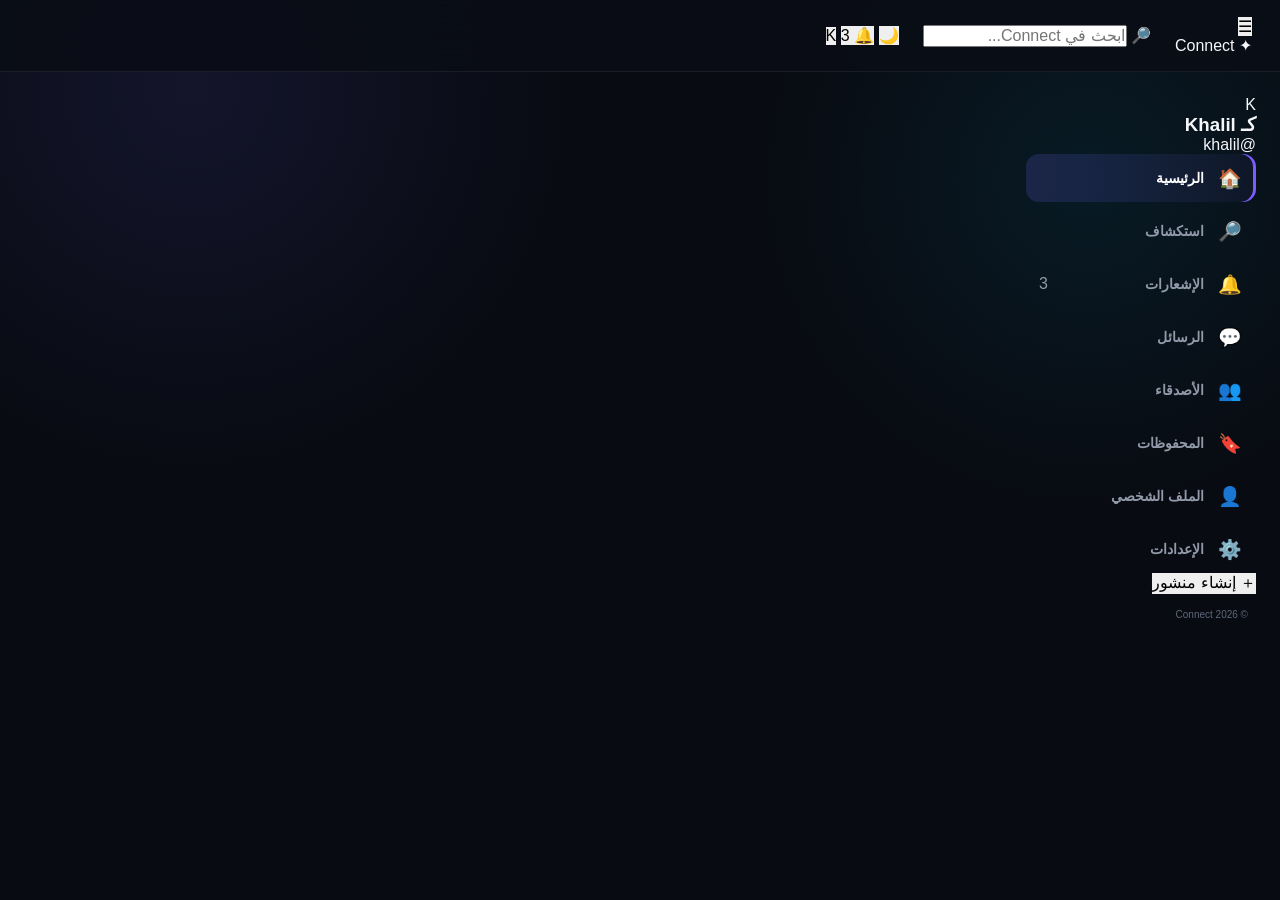
==== commit c061f47d: "index.html" ====
--- a/index.html
+++ b/index.html
@@ -2,79 +2,55 @@
 <html lang="ar" dir="rtl">
 <head>
     <meta charset="UTF-8">
-
-    <meta
-        name="viewport"
-        content="width=device-width, initial-scale=1.0, maximum-scale=1.0, user-scalable=no"
-    >
-
-    <meta name="theme-color" content="#0b0f19">
+    <meta name="viewport" content="width=device-width, initial-scale=1.0">
 
     <title>Connect — Social Network</title>
+
+    <meta name="theme-color" content="#111827">
+    <meta name="description" content="Connect - Social Network">
 
     <link rel="stylesheet" href="style.css">
 </head>
 
 <body>
 
-    <!-- =========================
-         APP
-    ========================== -->
+    <!-- ==================== APP ==================== -->
     <div class="app">
 
-        <!-- =========================
-             TOP BAR
-        ========================== -->
+        <!-- ==================== TOP BAR ==================== -->
         <header class="topbar">
 
-            <div class="brand">
-                <div class="brand-logo">C</div>
-
-                <div class="brand-text">
-                    <strong>Connect</strong>
-                    <span>Social Network</span>
+            <div class="topbar-left">
+                <button class="mobile-menu-btn" id="mobileMenuBtn">☰</button>
+
+                <div class="logo">
+                    <span class="logo-icon">✦</span>
+                    <span>Connect</span>
                 </div>
             </div>
 
-            <div class="top-search">
-                <span>🔍</span>
+            <div class="global-search">
+                <span>🔎</span>
                 <input
                     type="text"
                     id="globalSearch"
-                    placeholder="ابحث عن أشخاص أو منشورات..."
+                    placeholder="ابحث في Connect..."
                 >
             </div>
 
-            <div class="top-actions">
-
-                <button
-                    class="top-btn"
-                    id="themeBtn"
-                    title="تغيير المظهر"
-                >
+            <div class="topbar-actions">
+
+                <button class="top-icon" id="themeBtn" title="الوضع الليلي">
                     🌙
                 </button>
 
-                <button
-                    class="top-btn notification-btn"
-                    id="notificationBtn"
-                    title="الإشعارات"
-                >
+                <button class="top-icon" id="notificationBtn" title="الإشعارات">
                     🔔
-                    <span class="notification-count">3</span>
+                    <span class="notification-badge">3</span>
                 </button>
 
-                <button
-                    class="profile-mini"
-                    id="profileMiniBtn"
-                >
-                    <div class="avatar avatar-small">K</div>
-
-                    <span class="profile-mini-name">
-                        Khalil
-                    </span>
-
-                    <span>⌄</span>
+                <button class="profile-mini-btn" id="profileMiniBtn">
+                    <div class="mini-avatar">K</div>
                 </button>
 
             </div>
@@ -82,226 +58,203 @@
         </header>
 
 
-        <!-- =========================
-             MAIN LAYOUT
-        ========================== -->
-        <main class="main-layout">
-
-
-            <!-- =========================
-                 LEFT SIDEBAR
-            ========================== -->
-            <aside class="sidebar sidebar-left">
-
+        <!-- ==================== MAIN LAYOUT ==================== -->
+        <div class="main-layout">
+
+
+            <!-- ==================== SIDEBAR ==================== -->
+            <aside class="sidebar" id="sidebar">
+
+                <div class="sidebar-profile">
+
+                    <div class="profile-cover"></div>
+
+                    <div class="profile-avatar">
+                        K
+                    </div>
+
+                    <div class="sidebar-profile-info">
+                        <h3>كـ Khalil</h3>
+                        <p>@khalil</p>
+                    </div>
+
+                </div>
+
+
+                <!-- Navigation -->
                 <nav class="main-nav">
 
                     <button
                         class="nav-item active"
-                        data-page="home"
+                        data-page="homePage"
                     >
                         <span class="nav-icon">🏠</span>
                         <span>الرئيسية</span>
                     </button>
 
+
                     <button
                         class="nav-item"
-                        data-page="explore"
+                        data-page="explorePage"
                     >
                         <span class="nav-icon">🔎</span>
-                        <span>استكشف</span>
-                    </button>
+                        <span>استكشاف</span>
+                    </button>
+
 
                     <button
                         class="nav-item"
-                        data-page="notifications"
+                        data-page="notificationsPage"
                     >
                         <span class="nav-icon">🔔</span>
                         <span>الإشعارات</span>
-                        <span class="nav-badge">3</span>
-                    </button>
+                        <span class="nav-count">3</span>
+                    </button>
+
 
                     <button
                         class="nav-item"
-                        data-page="messages"
+                        data-page="messagesPage"
                     >
                         <span class="nav-icon">💬</span>
                         <span>الرسائل</span>
                     </button>
 
+
                     <button
                         class="nav-item"
-                        data-page="friends"
+                        data-page="friendsPage"
                     >
                         <span class="nav-icon">👥</span>
                         <span>الأصدقاء</span>
                     </button>
 
+
                     <button
                         class="nav-item"
-                        data-page="saved"
+                        data-page="savedPage"
                     >
                         <span class="nav-icon">🔖</span>
                         <span>المحفوظات</span>
                     </button>
 
+
+                    <button
+                        class="nav-item"
+                        data-page="profilePage"
+                    >
+                        <span class="nav-icon">👤</span>
+                        <span>الملف الشخصي</span>
+                    </button>
+
+
+                    <button
+                        class="nav-item"
+                        data-page="settingsPage"
+                    >
+                        <span class="nav-icon">⚙️</span>
+                        <span>الإعدادات</span>
+                    </button>
+
                 </nav>
 
 
+                <!-- Create post -->
                 <button
-                    class="create-post-side"
+                    class="side-create-post"
                     id="sideCreatePost"
                 >
                     <span>＋</span>
-                    <span>إنشاء منشور</span>
+                    إنشاء منشور
                 </button>
-
-
-                <div class="sidebar-divider"></div>
-
-
-                <div class="sidebar-section">
-
-                    <div class="sidebar-title">
-                        <span>اختصارات</span>
-                        <button>•••</button>
-                    </div>
-
-                    <a href="#" class="shortcut">
-                        <span class="shortcut-icon">💻</span>
-                        <span>Technology</span>
-                    </a>
-
-                    <a href="#" class="shortcut">
-                        <span class="shortcut-icon">📈</span>
-                        <span>Trading</span>
-                    </a>
-
-                    <a href="#" class="shortcut">
-                        <span class="shortcut-icon">🎮</span>
-                        <span>Gaming</span>
-                    </a>
-
-                    <a href="#" class="shortcut">
-                        <span class="shortcut-icon">📚</span>
-                        <span>Education</span>
-                    </a>
-
-                </div>
 
 
                 <div class="sidebar-footer">
                     <span>© 2026 Connect</span>
-                    <a href="#">الخصوصية</a>
-                    <a href="#">الشروط</a>
                 </div>
 
             </aside>
 
 
 
-            <!-- =========================
-                 CENTER CONTENT
-            ========================== -->
-            <section class="content" id="content">
-
-
-                <!-- =========================
-                     HOME PAGE
-                ========================== -->
-                <div
-                    class="page active-page"
+            <!-- ==================== CONTENT ==================== -->
+            <main class="content">
+
+
+                <!-- ==================== HOME ==================== -->
+                <section
+                    class="page active"
                     id="homePage"
                 >
 
-                    <!-- STORIES -->
-
-                    <section class="stories-section">
-
-                        <div class="section-heading">
-                            <h2>القصص</h2>
-                            <button id="viewAllStories">
-                                عرض الكل
-                            </button>
-                        </div>
-
-                        <div class="stories">
-
-                            <div
-                                class="story story-create"
-                                id="createStory"
-                            >
-                                <div class="story-image create-story-bg">
-                                    <div class="story-plus">＋</div>
-                                </div>
-
-                                <strong>قصتك</strong>
-                            </div>
-
-
-                            <div class="story">
-
-                                <div class="story-image story-1">
-                                    <div class="story-avatar">A</div>
-                                </div>
-
-                                <strong>Ahmed</strong>
-
-                            </div>
-
-
-                            <div class="story">
-
-                                <div class="story-image story-2">
-                                    <div class="story-avatar">F</div>
-                                </div>
-
-                                <strong>Fatma</strong>
-
-                            </div>
-
-
-                            <div class="story">
-
-                                <div class="story-image story-3">
-                                    <div class="story-avatar">S</div>
-                                </div>
-
-                                <strong>Sara</strong>
-
-                            </div>
-
-
-                            <div class="story">
-
-                                <div class="story-image story-4">
-                                    <div class="story-avatar">M</div>
-                                </div>
-
-                                <strong>Mohamed</strong>
-
-                            </div>
-
-                        </div>
-
-                    </section>
-
-
-
-                    <!-- CREATE POST -->
-
-                    <section class="create-post-card">
+                    <div class="page-header">
+                        <div>
+                            <h1>الرئيسية</h1>
+                            <p>آخر المنشورات من الأشخاص الذين تتابعهم</p>
+                        </div>
+                    </div>
+
+
+                    <!-- Stories -->
+                    <div class="stories-section">
+
+                        <div
+                            class="story create-story"
+                            id="createStory"
+                        >
+                            <div class="story-add">＋</div>
+                            <span>قصتك</span>
+                        </div>
+
+
+                        <div class="story">
+                            <div class="story-avatar">A</div>
+                            <span>Ahmed</span>
+                        </div>
+
+
+                        <div class="story">
+                            <div class="story-avatar">S</div>
+                            <span>Sarra</span>
+                        </div>
+
+
+                        <div class="story">
+                            <div class="story-avatar">M</div>
+                            <span>Mohamed</span>
+                        </div>
+
+
+                        <div class="story">
+                            <div class="story-avatar">F</div>
+                            <span>Fatma</span>
+                        </div>
+
+
+                        <button
+                            class="stories-next"
+                            id="viewAllStories"
+                        >
+                            ›
+                        </button>
+
+                    </div>
+
+
+                    <!-- Create post -->
+                    <div class="create-post-card">
 
                         <div class="create-post-top">
 
-                            <div class="avatar">
+                            <div class="user-avatar">
                                 K
                             </div>
 
                             <button
-                                class="post-input-fake"
+                                class="create-input"
                                 id="openCreatePost"
                             >
-                                شنوة تحب تشارك اليوم؟
+                                بماذا تفكر يا Khalil؟
                             </button>
 
                         </div>
@@ -310,70 +263,64 @@
                         <div class="create-post-actions">
 
                             <button
-                                class="post-action photo-action"
                                 id="photoPostBtn"
+                                class="create-action"
                             >
-                                <span>🖼️</span>
-                                <span>صورة / فيديو</span>
+                                📷
+                                <span>صورة</span>
                             </button>
 
+
                             <button
-                                class="post-action feeling-action"
                                 id="feelingBtn"
+                                class="create-action"
                             >
-                                <span>😊</span>
-                                <span>شعور / نشاط</span>
+                                😊
+                                <span>شعور</span>
                             </button>
 
+
                             <button
-                                class="post-action live-action"
                                 id="liveBtn"
+                                class="create-action"
                             >
-                                <span>🔴</span>
+                                🔴
                                 <span>بث مباشر</span>
                             </button>
 
                         </div>
 
-                    </section>
-
-
-                    <!-- FEED -->
-
-                    <div class="feed" id="feed">
+                    </div>
+
+
+                    <!-- Feed -->
+                    <div
+                        class="feed"
+                        id="feed"
+                    >
 
 
                         <!-- POST 1 -->
-
-                        <article
-                            class="post-card"
-                            data-post-id="1"
-                        >
+                        <article class="post-card">
 
                             <div class="post-header">
 
-                                <div class="post-user">
-
-                                    <div class="avatar avatar-blue">
+                                <div class="post-author">
+
+                                    <div class="post-avatar">
                                         A
                                     </div>
 
-                                    <div class="post-user-info">
-
-                                        <strong>
-                                            Ahmed Mohamed
-                                        </strong>
-
-                                        <span>
-                                            منذ 25 دقيقة · 🌎
-                                        </span>
-
+                                    <div>
+                                        <h3>Ahmed Mohamed</h3>
+                                        <span>منذ 25 دقيقة · 🌍</span>
                                     </div>
 
                                 </div>
 
-                                <button class="post-menu">
-                                    •••
+
+                                <button class="post-more">
+                                    ⋮
                                 </button>
 
                             </div>
@@ -382,93 +329,55 @@
                             <div class="post-content">
 
                                 <p>
-                                    صباح الخير يا جماعة 👋
+                                    صباح الخير للجميع 🌅
                                     <br>
-                                    شنوّة أخباركم اليوم؟
-                                    خلينا نبدأو النهار بطاقة إيجابية 🔥
+                                    يوم جديد، فرصة جديدة لتحقيق أهدافنا.
                                 </p>
 
                             </div>
 
 
                             <div class="post-stats">
-
-                                <span class="likes-number">
-                                    ❤️ 24 إعجاب
-                                </span>
-
-                                <span>
-                                    8 تعليقات · 2 مشاركة
-                                </span>
-
-                            </div>
-
-
-                            <div class="post-buttons">
-
-                                <button
-                                    class="post-btn like-btn"
-                                >
+                                <span>❤️ 24 إعجاب</span>
+                                <span>8 تعليقات</span>
+                            </div>
+
+
+                            <div class="post-actions">
+
+                                <button class="post-action like-btn">
                                     ♡
                                     <span>إعجاب</span>
                                 </button>
 
-                                <button
-                                    class="post-btn comment-btn"
-                                >
+                                <button class="post-action">
                                     💬
                                     <span>تعليق</span>
                                 </button>
 
-                                <button
-                                    class="post-btn share-btn"
+                                <button class="post-action">
+                                    ↗️
+                                    <span>مشاركة</span>
+                                </button>
+
+                                <button class="post-action save-btn">
+                                    🔖
+                                    <span>حفظ</span>
+                                </button>
+
+                            </div>
+
+
+                            <div class="comment-box">
+
+                                <div class="comment-avatar">
+                                    K
+                                </div>
+
+                                <input
+                                    type="text"
+                                    placeholder="اكتب تعليقاً..."
                                 >
-                                    ↗
-                                    <span>مشاركة</span>
-                                </button>
-
-                            </div>
-
-
-                            <div class="comments-area">
-
-                                <div class="comment">
-
-                                    <div class="avatar avatar-tiny">
-                                        F
-                                    </div>
-
-                                    <div class="comment-bubble">
-
-                                        <strong>
-                                            Fatma
-                                        </strong>
-
-                                        <p>
-                                            صباح النور ❤️
-                                        </p>
-
-                                    </div>
-
-                                </div>
-
-
-                                <div class="comment-input">
-
-                                    <div class="avatar avatar-tiny">
-                                        K
-                                    </div>
-
-                                    <input
-                                        type="text"
-                                        placeholder="اكتب تعليق..."
-                                    >
-
-                                    <button>
-                                        ➤
-                                    </button>
-
-                                </div>
 
                             </div>
 
@@ -477,36 +386,26 @@
 
 
                         <!-- POST 2 -->
-
-                        <article
-                            class="post-card"
-                            data-post-id="2"
-                        >
+                        <article class="post-card">
 
                             <div class="post-header">
 
-                                <div class="post-user">
-
-                                    <div class="avatar avatar-purple">
+                                <div class="post-author">
+
+                                    <div class="post-avatar">
                                         S
                                     </div>
 
-                                    <div class="post-user-info">
-
-                                        <strong>
-                                            Sara Hussein
-                                        </strong>
-
-                                        <span>
-                                            منذ ساعة · 🌎
-                                        </span>
-
+                                    <div>
+                                        <h3>Sarra Hussein</h3>
+                                        <span>منذ ساعة · 📍 Tunis</span>
                                     </div>
 
                                 </div>
 
-                                <button class="post-menu">
-                                    •••
+
+                                <button class="post-more">
+                                    ⋮
                                 </button>
 
                             </div>
@@ -515,149 +414,251 @@
                             <div class="post-content">
 
                                 <p>
-                                    Today I'm learning something new 📚
-                                    <br><br>
-                                    كل يوم خطوة صغيرة = نتيجة كبيرة 🚀
+                                    شكون موجود اليوم؟ 👋
+                                    <br>
+                                    نحب نسمع أخباركم.
                                 </p>
 
                             </div>
 
 
-                            <div class="post-image-placeholder">
-
-                                <div class="post-image-icon">
-                                    📚
-                                </div>
-
-                                <strong>
-                                    Learn • Build • Grow
-                                </strong>
-
-                            </div>
-
-
                             <div class="post-stats">
-
-                                <span class="likes-number">
-                                    ❤️ 51 إعجاب
-                                </span>
-
-                                <span>
-                                    12 تعليق · 5 مشاركة
-                                </span>
-
-                            </div>
-
-
-                            <div class="post-buttons">
-
-                                <button
-                                    class="post-btn like-btn"
-                                >
+                                <span>❤️ 51 إعجاب</span>
+                                <span>14 تعليق</span>
+                            </div>
+
+
+                            <div class="post-actions">
+
+                                <button class="post-action like-btn">
                                     ♡
                                     <span>إعجاب</span>
                                 </button>
 
-                                <button
-                                    class="post-btn comment-btn"
-                                >
+                                <button class="post-action">
                                     💬
                                     <span>تعليق</span>
                                 </button>
 
-                                <button
-                                    class="post-btn share-btn"
+                                <button class="post-action">
+                                    ↗️
+                                    <span>مشاركة</span>
+                                </button>
+
+                                <button class="post-action save-btn">
+                                    🔖
+                                    <span>حفظ</span>
+                                </button>
+
+                            </div>
+
+
+                            <div class="comment-box">
+
+                                <div class="comment-avatar">
+                                    K
+                                </div>
+
+                                <input
+                                    type="text"
+                                    placeholder="اكتب تعليقاً..."
                                 >
-                                    ↗
+
+                            </div>
+
+                        </article>
+
+
+
+                        <!-- POST 3 -->
+                        <article class="post-card">
+
+                            <div class="post-header">
+
+                                <div class="post-author">
+
+                                    <div class="post-avatar">
+                                        M
+                                    </div>
+
+                                    <div>
+                                        <h3>Mohamed Ali</h3>
+                                        <span>منذ 2 ساعات · 🌍</span>
+                                    </div>
+
+                                </div>
+
+
+                                <button class="post-more">
+                                    ⋮
+                                </button>
+
+                            </div>
+
+
+                            <div class="post-content">
+
+                                <p>
+                                    اليوم تعلمت حاجة جديدة 🔥
+                                    <br>
+                                    أهم حاجة في أي مشروع هي إنك تبدأ.
+                                </p>
+
+                            </div>
+
+
+                            <div class="post-stats">
+                                <span>❤️ 37 إعجاب</span>
+                                <span>6 تعليقات</span>
+                            </div>
+
+
+                            <div class="post-actions">
+
+                                <button class="post-action like-btn">
+                                    ♡
+                                    <span>إعجاب</span>
+                                </button>
+
+                                <button class="post-action">
+                                    💬
+                                    <span>تعليق</span>
+                                </button>
+
+                                <button class="post-action">
+                                    ↗️
                                     <span>مشاركة</span>
                                 </button>
 
+                                <button class="post-action save-btn">
+                                    🔖
+                                    <span>حفظ</span>
+                                </button>
+
+                            </div>
+
+
+                            <div class="comment-box">
+
+                                <div class="comment-avatar">
+                                    K
+                                </div>
+
+                                <input
+                                    type="text"
+                                    placeholder="اكتب تعليقاً..."
+                                >
+
                             </div>
 
                         </article>
 
 
-
-                        <!-- POST 3 -->
-
-                        <article
-                            class="post-card"
-                            data-post-id="3"
+                    </div>
+
+                </section>
+
+
+
+                <!-- ==================== EXPLORE ==================== -->
+                <section
+                    class="page"
+                    id="explorePage"
+                >
+
+                    <div class="page-header">
+                        <div>
+                            <h1>استكشاف 🔎</h1>
+                            <p>اكتشف أشخاصاً ومنشورات جديدة</p>
+                        </div>
+                    </div>
+
+
+                    <div class="explore-search">
+
+                        <span>🔎</span>
+
+                        <input
+                            type="text"
+                            id="exploreSearch"
+                            placeholder="ابحث عن أشخاص أو منشورات..."
                         >
 
-                            <div class="post-header">
-
-                                <div class="post-user">
-
-                                    <div class="post-avatar-image">
-                                        K
-                                    </div>
-
-                                    <div class="post-user-info">
-
-                                        <strong>
-                                            Khalil Shili
-                                        </strong>
-
-                                        <span>
-                                            منذ 2 ساعات · 🌎
-                                        </span>
-
-                                    </div>
-
-                                </div>
-
-                                <button class="post-menu">
-                                    •••
-                                </button>
-
-                            </div>
-
-
-                            <div class="post-content">
-
-                                <p>
-                                    Working on something new...
-                                    💻🔥
-                                </p>
-
-                            </div>
-
-
-                            <div class="code-preview">
-
-                                <div class="code-top">
-                                    <span></span>
-                                    <span></span>
-                                    <span></span>
-                                </div>
-
-                                <div class="code-lines">
-
-                                    <div>
-                                        <b>01</b>
-                                        <span>
-                                            const future = "build";
-                                        </span>
-                                    </div>
-
-                                    <div>
-                                        <b>02</b>
-                                        <span>
-                                            future.create();
-                                        </span>
-                                    </div>
-
-                                    <div>
-                                        <b>03</b>
-                                        <span>
-                                            console.log("🚀");
-                                        </span>
-                                    </div>
-
-                                </div>
-
-                            </div>
-
-
-              
+                    </div>
+
+
+                    <div class="explore-grid">
+
+                        <div class="explore-card">
+                            <div class="explore-icon">🔥</div>
+                            <h3>الأكثر انتشاراً</h3>
+                            <p>اكتشف المحتوى الرائج الآن</p>
+                        </div>
+
+                        <div class="explore-card">
+                            <div class="explore-icon">👥</div>
+                            <h3>أشخاص جدد</h3>
+                            <p>اكتشف أشخاصاً قد تعرفهم</p>
+                        </div>
+
+                        <div class="explore-card">
+                            <div class="explore-icon">📸</div>
+                            <h3>صور</h3>
+                            <p>شاهد أحدث الصور</p>
+                        </div>
+
+                        <div class="explore-card">
+                            <div class="explore-icon">🎬</div>
+                            <h3>فيديوهات</h3>
+                            <p>شاهد الفيديوهات الجديدة</p>
+                        </div>
+
+                    </div>
+
+                </section>
+
+
+
+                <!-- ==================== NOTIFICATIONS ==================== -->
+                <section
+                    class="page"
+                    id="notificationsPage"
+                >
+
+                    <div class="page-header">
+
+                        <div>
+                            <h1>الإشعارات 🔔</h1>
+                            <p>كل جديد في حسابك</p>
+                        </div>
+
+                        <button
+                            class="secondary-btn"
+                            id="markNotifications"
+                        >
+                            تحديد الكل كمقروء
+                        </button>
+
+                    </div>
+
+
+                    <div class="notifications-list">
+
+                        <div class="notification-item unread">
+
+                            <div class="notification-icon">
+                                ❤️
+                            </div>
+
+                            <div>
+                                <strong>Ahmed Mohamed</strong>
+                                أعجب بمنشورك.
+                                <span>منذ 5 دقائق</span>
+                            </div>
+
+                        </div>
+
+
+                        <div class="notification-item unread">
+
+                            <div class="notification-ico
--- a/style.css
+++ b/style.css
@@ -3,96 +3,55 @@
    STYLE.CSS
 ========================================================= */
 
+
+/* =========================================================
+   RESET
+========================================================= */
+
 * {
-  margin: 0;
-  padding: 0;
-  box-sizing: border-box;
-  -webkit-tap-highlight-color: transparent;
-}
-
-:root {
-  --bg: #080a0f;
-  --surface: #10131a;
-  --surface-2: #151922;
-  --surface-3: #1b202b;
-  --border: rgba(255, 255, 255, 0.08);
-
-  --text: #f5f7fb;
-  --muted: #8d95a5;
-  --muted-2: #626a79;
-
-  --primary: #6c5ce7;
-  --primary-light: #8c7cf5;
-  --primary-dark: #5142c5;
-
-  --danger: #ff4d67;
-  --success: #31d69b;
-
-  --radius: 18px;
-  --radius-small: 12px;
-
-  --shadow: 0 15px 45px rgba(0, 0, 0, 0.25);
+    margin: 0;
+    padding: 0;
+    box-sizing: border-box;
 }
 
 html {
-  width: 100%;
-  min-height: 100%;
-  background: var(--bg);
+    scroll-behavior: smooth;
 }
 
 body {
-  width: 100%;
-  min-height: 100vh;
-
-  font-family:
-    Inter,
-    -apple-system,
-    BlinkMacSystemFont,
-    "Segoe UI",
-    Roboto,
-    Arial,
-    sans-serif;
-
-  background:
-    radial-gradient(
-      circle at 20% 0%,
-      rgba(108, 92, 231, 0.08),
-      transparent 30%
-    ),
-    radial-gradient(
-      circle at 90% 20%,
-      rgba(49, 214, 155, 0.04),
-      transparent 25%
-    ),
-    var(--bg);
-
-  color: var(--text);
-
-  overflow-x: hidden;
+    min-height: 100vh;
+    font-family:
+        Inter,
+        "Segoe UI",
+        Tahoma,
+        Arial,
+        sans-serif;
+
+    background: #080b12;
+    color: #f5f7fb;
+
+    overflow-x: hidden;
 }
 
 button,
 input,
 textarea {
-  font: inherit;
+    font: inherit;
 }
 
 button {
-  border: none;
-  cursor: pointer;
-  color: inherit;
-}
-
-input,
-textarea {
-  color: var(--text);
-}
-
-button:focus-visible,
-input:focus-visible,
-textarea:focus-visible {
-  outline: 2px solid var(--primary-light);
-  outline-offset: 2px;
+    border: 0;
+    cursor: pointer;
+}
+
+a {
+    color: inherit;
+    text-decoration: none;
+}
+
+::selection {
+    background: #6c5ce7;
+    color: white;
 }
 
 
@@ -101,8 +60,19 @@
 ========================================================= */
 
 .app {
-  min-height: 100vh;
-  width: 100%;
+    min-height: 100vh;
+    background:
+        radial-gradient(
+            circle at 15% 10%,
+            rgba(108, 92, 231, 0.12),
+            transparent 28%
+        ),
+        radial-gradient(
+            circle at 85% 20%,
+            rgba(0, 210, 255, 0.08),
+            transparent 25%
+        ),
+        #080b12;
 }
 
 
@@ -111,194 +81,283 @@
 ========================================================= */
 
 .topbar {
-  position: fixed;
-  z-index: 1000;
-
-  top: 0;
-  left: 0;
-  right: 0;
-
-  height: 72px;
-
-  display: flex;
-  align-items: center;
-
-  padding: 0 28px;
-
-  background: rgba(8, 10, 15, 0.86);
-  backdrop-filter: blur(22px);
-  -webkit-backdrop-filter: blur(22px);
-
-  border-bottom: 1px solid var(--border);
-}
+    height: 72px;
+    width: 100%;
+
+    position: sticky;
+    top: 0;
+    z-index: 1000;
+
+    display: flex;
+    align-items: center;
+    gap: 24px;
+
+    padding: 0 28px;
+
+    background: rgba(10, 13, 22, 0.86);
+    border-bottom: 1px solid rgba(255, 255, 255, 0.07);
+
+    backdrop-filter: blur(20px);
+    -webkit-backdrop-filter: blur(20px);
+}
+
+
+/* BRAND */
 
 .brand {
-  width: 250px;
-
-  display: flex;
-  align-items: center;
-
-  gap: 11px;
-
-  font-size: 21px;
-  font-weight: 800;
-  letter-spacing: -0.5px;
+    min-width: 210px;
+
+    display: flex;
+    align-items: center;
+    gap: 11px;
 }
 
 .brand-logo {
-  width: 38px;
-  height: 38px;
-
-  border-radius: 12px;
-
-  display: flex;
-  align-items: center;
-  justify-content: center;
-
-  background:
-    linear-gradient(
-      135deg,
-      var(--primary),
-      #9c67ff
-    );
-
-  box-shadow:
-    0 8px 25px rgba(108, 92, 231, 0.35);
-
-  font-size: 19px;
-  font-weight: 900;
-}
+    width: 42px;
+    height: 42px;
+
+    display: flex;
+    align-items: center;
+    justify-content: center;
+
+    border-radius: 13px;
+
+    background:
+        linear-gradient(
+            135deg,
+            #7c5cff,
+            #00c6ff
+        );
+
+    color: white;
+    font-size: 22px;
+    font-weight: 900;
+
+    box-shadow:
+        0 8px 30px rgba(108, 92, 231, 0.3);
+}
+
+.brand-text {
+    display: flex;
+    flex-direction: column;
+    line-height: 1.1;
+}
+
+.brand-text strong {
+    font-size: 18px;
+    font-weight: 850;
+}
+
+.brand-text span {
+    margin-top: 4px;
+    color: #777f91;
+    font-size: 10px;
+    letter-spacing: 1.2px;
+    text-transform: uppercase;
+}
+
+
+/* TOP SEARCH */
 
 .top-search {
-  width: min(420px, 45vw);
-
-  height: 42px;
-
-  display: flex;
-  align-items: center;
-
-  gap: 10px;
-
-  padding: 0 15px;
-
-  background: var(--surface);
-
-  border: 1px solid var(--border);
-  border-radius: 50px;
-
-  transition: 0.25s;
+    flex: 1;
+    max-width: 620px;
+    height: 44px;
+
+    display: flex;
+    align-items: center;
+    gap: 10px;
+
+    padding: 0 15px;
+
+    background: #121722;
+    border: 1px solid rgba(255, 255, 255, 0.06);
+    border-radius: 14px;
+
+    transition: 0.25s ease;
 }
 
 .top-search:focus-within {
-  border-color: rgba(108, 92, 231, 0.5);
-
-  box-shadow:
-    0 0 0 4px rgba(108, 92, 231, 0.08);
+    border-color: rgba(124, 92, 255, 0.55);
+
+    box-shadow:
+        0 0 0 4px rgba(124, 92, 255, 0.08);
 }
 
 .top-search span {
-  color: var(--muted);
-  font-size: 21px;
+    font-size: 17px;
+    opacity: 0.65;
 }
 
 .top-search input {
-  width: 100%;
-
-  background: transparent;
-  border: none;
-  outline: none;
-
-  color: var(--text);
-
-  font-size: 14px;
+    width: 100%;
+
+    border: 0;
+    outline: 0;
+
+    background: transparent;
+    color: white;
+
+    font-size: 14px;
 }
 
 .top-search input::placeholder {
-  color: var(--muted-2);
-}
+    color: #737b8d;
+}
+
+
+/* TOP ACTIONS */
 
 .top-actions {
-  margin-left: auto;
-
-  display: flex;
-  align-items: center;
-
-  gap: 9px;
+    margin-right: auto;
+
+    display: flex;
+    align-items: center;
+    gap: 9px;
 }
 
 .top-btn {
-  position: relative;
-
-  width: 40px;
-  height: 40px;
-
-  border-radius: 50%;
-
-  background: var(--surface);
-
-  border: 1px solid var(--border);
-
-  display: flex;
-  align-items: center;
-  justify-content: center;
-
-  font-size: 19px;
-
-  transition:
-    transform 0.2s,
-    background 0.2s,
-    border-color 0.2s;
+    width: 42px;
+    height: 42px;
+
+    position: relative;
+
+    display: flex;
+    align-items: center;
+    justify-content: center;
+
+    border-radius: 12px;
+
+    background: #121722;
+    color: #dce1eb;
+
+    transition: 0.2s ease;
 }
 
 .top-btn:hover {
-  background: var(--surface-3);
-
-  border-color: rgba(108, 92, 231, 0.35);
-
-  transform: translateY(-2px);
-}
-
-.notification-dot {
-  position: absolute;
-
-  width: 7px;
-  height: 7px;
-
-  top: 7px;
-  right: 7px;
-
-  border-radius: 50%;
-
-  background: var(--danger);
-
-  box-shadow:
-    0 0 0 3px var(--surface);
+    background: #1b2130;
+    transform: translateY(-2px);
+}
+
+.notification-count {
+    position: absolute;
+    top: -4px;
+    right: -4px;
+
+    min-width: 17px;
+    height: 17px;
+
+    padding: 0 4px;
+
+    display: flex;
+    align-items: center;
+    justify-content: center;
+
+    border-radius: 20px;
+
+    background: #ff4f70;
+    color: white;
+
+    font-size: 9px;
+    font-weight: 800;
+
+    border: 2px solid #080b12;
 }
 
 .profile-mini {
-  width: 40px;
-  height: 40px;
-
-  border-radius: 50%;
-
-  background:
-    linear-gradient(
-      135deg,
-      #6c5ce7,
-      #31d69b
-    );
-
-  display: flex;
-  align-items: center;
-  justify-content: center;
-
-  font-weight: 800;
-
-  transition: transform 0.2s;
+    display: flex;
+    align-items: center;
+    gap: 8px;
+
+    padding: 5px 10px 5px 6px;
+
+    border-radius: 14px;
+
+    background: #121722;
+    color: white;
+
+    transition: 0.2s ease;
 }
 
 .profile-mini:hover {
-  transform: scale(1.06);
+    background: #1b2130;
+}
+
+.profile-mini-name {
+    font-size: 13px;
+    font-weight: 700;
+}
+
+
+/* =========================================================
+   AVATARS
+========================================================= */
+
+.avatar {
+    width: 44px;
+    height: 44px;
+
+    flex-shrink: 0;
+
+    display: flex;
+    align-items: center;
+    justify-content: center;
+
+    border-radius: 50%;
+
+    background:
+        linear-gradient(
+            135deg,
+            #6c5ce7,
+            #00bfff
+        );
+
+    color: white;
+    font-weight: 850;
+
+    box-shadow:
+        inset 0 0 0 2px rgba(255, 255, 255, 0.08);
+}
+
+.avatar-small {
+    width: 34px;
+    height: 34px;
+
+    font-size: 13px;
+}
+
+.avatar-tiny {
+    width: 31px;
+    height: 31px;
+
+    font-size: 11px;
+}
+
+.avatar-blue {
+    background:
+        linear-gradient(
+            135deg,
+            #2388ff,
+            #00c6ff
+        );
+}
+
+.avatar-purple {
+    background:
+        linear-gradient(
+            135deg,
+            #8b5cf6,
+            #c084fc
+        );
+}
+
+.avatar-red {
+    background:
+        linear-gradient(
+            135deg,
+            #ff477e,
+            #ff7a59
+        );
 }
 
 
@@ -307,268 +366,274 @@
 ========================================================= */
 
 .main-layout {
-  width: 100%;
-
-  min-height: 100vh;
-
-  display: grid;
-
-  grid-template-columns:
-    250px
-    minmax(450px, 680px)
-    300px;
-
-  justify-content: center;
-
-  gap: 28px;
-
-  padding:
-    98px
-    28px
-    40px;
-}
-
-
-/* =========================================================
-   LEFT SIDEBAR
-========================================================= */
-
-.left-sidebar {
-  position: sticky;
-
-  top: 98px;
-
-  height: calc(100vh - 125px);
-
-  display: flex;
-  flex-direction: column;
-
-  padding: 5px 0;
-}
+    width: 100%;
+    max-width: 1600px;
+
+    margin: auto;
+
+    display: grid;
+    grid-template-columns:
+        230px
+        minmax(400px, 680px)
+        300px;
+
+    gap: 22px;
+
+    padding: 24px;
+}
+
+
+/* =========================================================
+   SIDEBARS
+========================================================= */
+
+.sidebar {
+    min-width: 0;
+}
+
+.sidebar-left {
+    position: sticky;
+    top: 96px;
+
+    height: calc(100vh - 120px);
+
+    display: flex;
+    flex-direction: column;
+}
+
+.sidebar-right {
+    position: sticky;
+    top: 96px;
+
+    height: fit-content;
+
+    display: flex;
+    flex-direction: column;
+    gap: 20px;
+}
+
+
+/* =========================================================
+   LEFT NAV
+========================================================= */
 
 .main-nav {
-  display: flex;
-  flex-direction: column;
-
-  gap: 6px;
+    display: flex;
+    flex-direction: column;
+    gap: 5px;
 }
 
 .nav-item {
-  position: relative;
-
-  width: 100%;
-
-  min-height: 48px;
-
-  display: flex;
-  align-items: center;
-
-  gap: 13px;
-
-  padding: 0 15px;
-
-  border-radius: 13px;
-
-  background: transparent;
-
-  color: var(--muted);
-
-  text-align: left;
-
-  transition:
-    background 0.2s,
-    color 0.2s,
-    transform 0.2s;
+    width: 100%;
+    height: 48px;
+
+    display: flex;
+    align-items: center;
+    gap: 13px;
+
+    padding: 0 13px;
+
+    border-radius: 13px;
+
+    background: transparent;
+    color: #929aaa;
+
+    text-align: right;
+
+    transition: 0.2s ease;
 }
 
 .nav-item:hover {
-  color: var(--text);
-  background: var(--surface);
-
-  transform: translateX(2px);
+    background: #121722;
+    color: white;
 }
 
 .nav-item.active {
-  color: var(--text);
-
-  background:
-    linear-gradient(
-      90deg,
-      rgba(108, 92, 231, 0.17),
-      rgba(108, 92, 231, 0.05)
-    );
-}
-
-.nav-item.active::before {
-  content: "";
-
-  position: absolute;
-
-  left: 0;
-
-  width: 3px;
-  height: 23px;
-
-  border-radius: 10px;
-
-  background: var(--primary-light);
+    background:
+        linear-gradient(
+            90deg,
+            rgba(108, 92, 231, 0.2),
+            rgba(108, 92, 231, 0.06)
+        );
+
+    color: white;
+
+    box-shadow:
+        inset -3px 0 0 #7c5cff;
 }
 
 .nav-icon {
-  width: 25px;
-
-  display: flex;
-  align-items: center;
-  justify-content: center;
-
-  font-size: 21px;
-}
-
-.nav-count {
-  margin-left: auto;
-
-  min-width: 22px;
-  height: 22px;
-
-  padding: 0 6px;
-
-  display: flex;
-  align-items: center;
-  justify-content: center;
-
-  border-radius: 20px;
-
-  background: var(--danger);
-
-  color: white;
-
-  font-size: 11px;
-  font-weight: 800;
-}
-
-.create-post-btn {
-  width: 100%;
-
-  min-height: 50px;
-
-  margin-top: 23px;
-
-  border-radius: 15px;
-
-  background:
-    linear-gradient(
-      135deg,
-      var(--primary),
-      #866af5
-    );
-
-  color: white;
-
-  font-weight: 700;
-
-  box-shadow:
-    0 12px 30px rgba(108, 92, 231, 0.23);
-
-  transition:
-    transform 0.2s,
-    box-shadow 0.2s;
-}
-
-.create-post-btn span {
-  margin-right: 6px;
-
-  font-size: 20px;
-}
-
-.create-post-btn:hover {
-  transform: translateY(-2px);
-
-  box-shadow:
-    0 17px 35px rgba(108, 92, 231, 0.32);
-}
-
-.create-post-btn:active {
-  transform: translateY(0) scale(0.98);
-}
-
-.sidebar-bottom {
-  margin-top: auto;
-}
-
-.user-card {
-  margin-top: 15px;
-
-  padding: 12px;
-
-  display: flex;
-  align-items: center;
-
-  gap: 10px;
-
-  border-top: 1px solid var(--border);
-}
-
-.user-avatar,
-.create-user-avatar {
-  flex-shrink: 0;
-
-  width: 42px;
-  height: 42px;
-
-  display: flex;
-  align-items: center;
-  justify-content: center;
-
-  border-radius: 50%;
-
-  background:
-    linear-gradient(
-      135deg,
-      var(--primary),
-      #31d69b
-    );
-
-  color: white;
-
-  font-weight: 800;
-}
-
-.user-info {
-  min-width: 0;
-
-  display: flex;
-  flex-direction: column;
-}
-
-.user-info strong {
-  font-size: 13px;
-}
-
-.user-info span {
-  margin-top: 2px;
-
-  color: var(--muted);
-
-  font-size: 11px;
-}
-
-.more-user-btn {
-  margin-left: auto;
-
-  width: 30px;
-  height: 30px;
-
-  border-radius: 50%;
-
-  background: transparent;
-
-  color: var(--muted);
-
-  font-size: 18px;
-}
-
-.more-user-btn:hover {
-  background: var(--surface);
+    width: 26px;
+
+    text-align: center;
+
+    font-size: 19px;
+}
+
+.nav-item > span:nth-child(2) {
+    flex: 1;
+
+    font-size: 14px;
+    font-weight: 650;
+}
+
+.nav-badge {
+    min-width: 21px;
+    height: 21px;
+
+    display: flex;
+    align-items: center;
+    justify-content: center;
+
+    padding: 0 5px;
+
+    border-radius: 20px;
+
+    background: #ff4f70;
+    color: white;
+
+    font-size: 10px;
+    font-weight: 800;
+}
+
+
+/* CREATE SIDE */
+
+.create-post-side {
+    width: 100%;
+    height: 47px;
+
+    margin-top: 18px;
+
+    display: flex;
+    align-items: center;
+    justify-content: center;
+    gap: 8px;
+
+    border-radius: 14px;
+
+    background:
+        linear-gradient(
+            135deg,
+            #6c5ce7,
+            #4f8cff
+        );
+
+    color: white;
+
+    font-weight: 750;
+
+    box-shadow:
+        0 10px 30px rgba(108, 92, 231, 0.2);
+
+    transition: 0.25s ease;
+}
+
+.create-post-side:hover {
+    transform: translateY(-2px);
+
+    box-shadow:
+        0 14px 35px rgba(108, 92, 231, 0.32);
+}
+
+
+/* DIVIDER */
+
+.sidebar-divider {
+    height: 1px;
+
+    margin: 22px 5px;
+
+    background: rgba(255, 255, 255, 0.07);
+}
+
+
+/* SIDEBAR SECTION */
+
+.sidebar-section {
+    display: flex;
+    flex-direction: column;
+    gap: 5px;
+}
+
+.sidebar-title {
+    display: flex;
+    align-items: center;
+    justify-content: space-between;
+
+    padding: 0 7px 9px;
+}
+
+.sidebar-title span {
+    color: #70798b;
+
+    font-size: 11px;
+    font-weight: 800;
+
+    text-transform: uppercase;
+    letter-spacing: 0.7px;
+}
+
+.sidebar-title button {
+    background: transparent;
+    color: #747c8c;
+}
+
+.shortcut {
+    height: 40px;
+
+    display: flex;
+    align-items: center;
+    gap: 10px;
+
+    padding: 0 9px;
+
+    border-radius: 10px;
+
+    color: #9ba3b2;
+
+    font-size: 13px;
+
+    transition: 0.2s ease;
+}
+
+.shortcut:hover {
+    background: #121722;
+    color: white;
+}
+
+.shortcut-icon {
+    width: 28px;
+    height: 28px;
+
+    display: flex;
+    align-items: center;
+    justify-content: center;
+
+    border-radius: 8px;
+
+    background: #151b27;
+}
+
+
+/* FOOTER */
+
+.sidebar-footer {
+    margin-top: auto;
+
+    display: flex;
+    flex-wrap: wrap;
+    gap: 9px;
+
+    padding: 15px 8px 0;
+
+    color: #5f687a;
+
+    font-size: 10px;
+}
+
+.sidebar-footer a:hover {
+    color: #9da5b4;
 }
 
 
@@ -577,59 +642,28 @@
 ========================================================= */
 
 .content {
-  width: 100%;
-
-  min-width: 0;
+    min-width: 0;
 }
 
 .page {
-  display: none;
-
-  animation: pageIn 0.28s ease;
-}
-
-.page.active {
-  display: block;
+    display: none;
+}
+
+.page.active-page {
+    display: block;
+    animation: pageIn 0.25s ease;
 }
 
 @keyframes pageIn {
-  from {
-    opacity: 0;
-    transform: translateY(7px);
-  }
-
-  to {
-    opacity: 1;
-    transform: translateY(0);
-  }
-}
-
-.page-header {
-  min-height: 70px;
-
-  display: flex;
-  align-items: center;
-  justify-content: space-between;
-
-  margin-bottom: 20px;
-}
-
-.page-header h1 {
-  font-size: 27px;
-
-  letter-spacing: -0.8px;
-}
-
-.page-header p {
-  margin-top: 5px;
-
-  color: var(--muted);
-
-  font-size: 13px;
-}
-
-.mobile-create {
-  display: none;
+    from {
+        opacity: 0;
+        transform: translateY(8px);
+    }
+
+    to {
+        opacity: 1;
+        transform: translateY(0);
+    }
 }
 
 
@@ -638,239 +672,262 @@
 ========================================================= */
 
 .stories-section {
-  padding: 18px;
-
-  background: var(--surface);
-
-  border: 1px solid var(--border);
-
-  border-radius: var(--radius);
-
-  box-shadow: var(--shadow);
-}
-
-.section-title {
-  display: flex;
-  align-items: center;
-  justify-content: space-between;
-
-  margin-bottom: 14px;
-}
-
-.section-title h2 {
-  font-size: 15px;
-}
-
-.section-title button,
-.right-title button {
-  background: transparent;
-
-  color: var(--primary-light);
-
-  font-size: 12px;
+    margin-bottom: 18px;
+}
+
+.section-heading {
+    display: flex;
+    align-items: center;
+    justify-content: space-between;
+
+    margin-bottom: 11px;
+}
+
+.section-heading h2 {
+    font-size: 16px;
+}
+
+.section-heading button {
+    background: transparent;
+    color: #7d72ff;
+
+    font-size: 12px;
+    font-weight: 700;
 }
 
 .stories {
-  display: flex;
-
-  gap: 15px;
-
-  overflow-x: auto;
-
-  padding-bottom: 2px;
-
-  scrollbar-width: none;
-}
-
-.stories::-webkit-scrollbar {
-  display: none;
+    display: grid;
+    grid-template-columns: repeat(5, 1fr);
+    gap: 9px;
 }
 
 .story {
-  min-width: 72px;
-
-  display: flex;
-  flex-direction: column;
-  align-items: center;
-
-  gap: 7px;
-
-  color: var(--muted);
-
-  font-size: 11px;
+    min-width: 0;
+
+    cursor: pointer;
+}
+
+.story-image {
+    height: 128px;
+
+    position: relative;
+
+    overflow: hidden;
+
+    border-radius: 15px;
+
+    border: 1px solid rgba(255, 255, 255, 0.08);
+
+    transition: 0.25s ease;
+}
+
+.story:hover .story-image {
+    transform: translateY(-3px);
+    border-color: rgba(124, 92, 255, 0.5);
+}
+
+.create-story-bg {
+    display: flex;
+    align-items: center;
+    justify-content: center;
+
+    background:
+        linear-gradient(
+            145deg,
+            #181d2a,
+            #101520
+        );
+}
+
+.story-plus {
+    width: 40px;
+    height: 40px;
+
+    display: flex;
+    align-items: center;
+    justify-content: center;
+
+    border-radius: 50%;
+
+    background:
+        linear-gradient(
+            135deg,
+            #6c5ce7,
+            #00bfff
+        );
+
+    font-size: 25px;
+
+    box-shadow:
+        0 10px 30px rgba(108, 92, 231, 0.4);
+}
+
+.story-1 {
+    background:
+        linear-gradient(
+            160deg,
+            #214d7a,
+            #121a30
+        );
+}
+
+.story-2 {
+    background:
+        linear-gradient(
+            160deg,
+            #742d57,
+            #21182d
+        );
+}
+
+.story-3 {
+    background:
+        linear-gradient(
+            160deg,
+            #3f367e,
+            #15172c
+        );
+}
+
+.story-4 {
+    background:
+        linear-gradient(
+            160deg,
+            #725127,
+            #201a17
+        );
 }
 
 .story-avatar {
-  width: 62px;
-  height: 62px;
-
-  display: flex;
-  align-items: center;
-  justify-content: center;
-
-  border-radius: 50%;
-
-  border: 3px solid var(--surface);
-
-  outline: 2px solid var(--primary);
-
-  background: var(--surface-3);
-
-  font-weight: 800;
-
-  font-size: 19px;
-
-  transition: transform 0.2s;
-}
-
-.story:hover .story-avatar {
-  transform: scale(1.06);
-}
-
-.add-story .story-avatar {
-  outline: 2px dashed var(--muted-2);
-
-  color: var(--primary-light);
-
-  font-size: 25px;
-}
-
-.gradient-1 {
-  background:
-    linear-gradient(
-      135deg,
-      #6258e8,
-      #a05cff
-    ) !important;
-}
-
-.gradient-2 {
-  background:
-    linear-gradient(
-      135deg,
-      #ef5da8,
-      #ff9367
-    ) !important;
-}
-
-.gradient-3 {
-  background:
-    linear-gradient(
-      135deg,
-      #19b7d7,
-      #356cff
-    ) !important;
-}
-
-.gradient-4 {
-  background:
-    linear-gradient(
-      135deg,
-      #20c982,
-      #9cd85a
-    ) !important;
-}
-
-
-/* =========================================================
-   CREATE BOX
-========================================================= */
-
-.create-box {
-  margin-top: 18px;
-
-  padding: 16px;
-
-  background: var(--surface);
-
-  border: 1px solid var(--border);
-
-  border-radius: var(--radius);
-
-  box-shadow: var(--shadow);
-}
-
-.create-box > .create-user-avatar {
-  display: inline-flex;
-
-  vertical-align: middle;
-
-  width: 40px;
-  height: 40px;
-
-  margin-right: 8px;
-}
-
-.create-input {
-  width: calc(100% - 54px);
-
-  min-height: 42px;
-
-  vertical-align: middle;
-
-  padding: 0 17px;
-
-  border-radius: 50px;
-
-  background: var(--surface-2);
-
-  color: var(--muted);
-
-  text-align: left;
-
-  border: 1px solid transparent;
-
-  transition: 0.2s;
-}
-
-.create-input:hover {
-  background: var(--surface-3);
-
-  border-color: var(--border);
-
-  color: var(--text);
-}
-
-.create-actions {
-  display: flex;
-
-  gap: 8px;
-
-  margin-top: 14px;
-
-  padding-top: 13px;
-
-  border-top: 1px solid var(--border);
-}
-
-.create-actions button {
-  flex: 1;
-
-  height: 38px;
-
-  border-radius: 10px;
-
-  background: transparent;
-
-  color: var(--muted);
-
-  font-size: 12px;
-
-  transition: 0.2s;
-}
-
-.create-actions button:hover {
-  background: var(--surface-2);
-
-  color: var(--text);
-}
-
-.create-actions span {
-  margin-right: 5px;
-
-  color: var(--primary-light);
-
-  font-size: 16px;
+    position: absolute;
+    top: 9px;
+    right: 9px;
+
+    width: 32px;
+    height: 32px;
+
+    display: flex;
+    align-items: center;
+    justify-content: center;
+
+    border-radius: 50%;
+
+    background: rgba(255, 255, 255, 0.2);
+
+    border: 2px solid #7c5cff;
+
+    color: white;
+
+    font-size: 11px;
+    font-weight: 800;
+}
+
+.story > strong {
+    display: block;
+
+    margin-top: 7px;
+
+    overflow: hidden;
+
+    color: #cdd2dc;
+
+    font-size: 11px;
+    text-overflow: ellipsis;
+    white-space: nowrap;
+}
+
+
+/* =========================================================
+   CREATE POST
+========================================================= */
+
+.create-post-card,
+.post-card {
+    background:
+        linear-gradient(
+            145deg,
+            rgba(19, 24, 35, 0.96),
+            rgba(13, 17, 26, 0.96)
+        );
+
+    border: 1px solid rgba(255, 255, 255, 0.07);
+
+    border-radius: 18px;
+
+    box-shadow:
+        0 12px 35px rgba(0, 0, 0, 0.16);
+}
+
+.create-post-card {
+    padding: 15px;
+
+    margin-bottom: 18px;
+}
+
+.create-post-top {
+    display: flex;
+    align-items: center;
+    gap: 11px;
+}
+
+.post-input-fake {
+    flex: 1;
+
+    height: 44px;
+
+    padding: 0 15px;
+
+    border-radius: 13px;
+
+    background: #171d29;
+
+    color: #737d90;
+
+    text-align: right;
+
+    transition: 0.2s ease;
+}
+
+.post-input-fake:hover {
+    background: #1c2331;
+    color: #aeb5c2;
+}
+
+.create-post-actions {
+    display: grid;
+    grid-template-columns: repeat(3, 1fr);
+
+    gap: 7px;
+
+    margin-top: 12px;
+
+    padding-top: 11px;
+
+    border-top: 1px solid rgba(255, 255, 255, 0.06);
+}
+
+.post-action {
+    height: 39px;
+
+    display: flex;
+    align-items: center;
+    justify-content: center;
+    gap: 7px;
+
+    border-radius: 10px;
+
+    background: transparent;
+    color: #929aaa;
+
+    font-size: 12px;
+    font-weight: 650;
+
+    transition: 0.2s ease;
+}
+
+.post-action:hover {
+    background: #171d29;
+    color: white;
 }
 
 
@@ -879,412 +936,358 @@
 ========================================================= */
 
 .feed {
-  display: flex;
-  flex-direction: column;
-
-  gap: 17px;
-
-  margin-top: 18px;
-}
-
-.post {
-  padding: 18px;
-
-  background: var(--surface);
-
-  border: 1px solid var(--border);
-
-  border-radius: var(--radius);
-
-  box-shadow: var(--shadow);
-
-  transition:
-    border-color 0.2s,
-    transform 0.2s;
-}
-
-.post:hover {
-  border-color: rgba(255, 255, 255, 0.12);
+    display: flex;
+    flex-direction: column;
+    gap: 16px;
+}
+
+
+/* POST */
+
+.post-card {
+    overflow: hidden;
 }
 
 .post-header {
-  display: flex;
-  align-items: center;
-
-  gap: 11px;
-}
-
-.post-user-avatar,
-.notification-avatar,
-.conversation-avatar,
-.suggestion-avatar {
-  flex-shrink: 0;
-
-  width: 43px;
-  height: 43px;
-
-  border-radius: 50%;
-
-  display: flex;
-  align-items: center;
-  justify-content: center;
-
-  color: white;
-
-  font-weight: 800;
+    display: flex;
+    align-items: center;
+    justify-content: space-between;
+
+    padding: 16px 17px 11px;
+}
+
+.post-user {
+    display: flex;
+    align-items: center;
+    gap: 10px;
 }
 
 .post-user-info {
-  min-width: 0;
-
-  display: flex;
-  flex-direction: column;
-
-  gap: 3px;
+    display: flex;
+    flex-direction: column;
+    gap: 4px;
 }
 
 .post-user-info strong {
-  font-size: 13px;
+    color: #f1f3f7;
+
+    font-size: 13px;
 }
 
 .post-user-info span {
-  color: var(--muted);
-
-  font-size: 11px;
-}
-
-.post-more {
-  margin-left: auto;
-
-  width: 34px;
-  height: 34px;
-
-  border-radius: 50%;
-
-  background: transparent;
-
-  color: var(--muted);
-
-  font-size: 20px;
-}
-
-.post-more:hover {
-  background: var(--surface-2);
-}
+    color: #697386;
+
+    font-size: 10px;
+}
+
+.post-menu {
+    width: 34px;
+    height: 34px;
+
+    border-radius: 10px;
+
+    background: transparent;
+    color: #70798b;
+
+    font-weight: 900;
+
+    transition: 0.2s ease;
+}
+
+.post-menu:hover {
+    background: #171d29;
+    color: white;
+}
+
+
+/* CONTENT */
 
 .post-content {
-  padding-top: 16px;
+    padding: 2px 17px 15px;
 }
 
 .post-content p {
-  color: #e7e9ee;
-
-  font-size: 14px;
-
-  line-height: 1.65;
-}
+    color: #d5dae3;
+
+    font-size: 14px;
+    line-height: 1.75;
+}
+
+
+/* IMAGE PLACEHOLDER */
 
 .post-image-placeholder {
-  min-height: 260px;
-
-  margin-top: 15px;
-
-  border-radius: 14px;
-
-  background:
-    radial-gradient(
-      circle at 30% 20%,
-      rgba(108, 92, 231, 0.35),
-      transparent 30%
-    ),
-    radial-gradient(
-      circle at 80% 80%,
-      rgba(49, 214, 155, 0.2),
-      transparent 30%
-    ),
-    #171b25;
-
-  display: flex;
-  align-items: center;
-  justify-content: center;
-
-  text-align: center;
-}
-
-.post-image-placeholder span {
-  display: block;
-
-  font-size: 45px;
-
-  color: var(--primary-light);
-
-  margin-bottom: 10px;
-}
-
-.post-image-placeholder p {
-  color: var(--muted);
-
-  font-size: 12px;
-}
+    height: 260px;
+
+    margin: 0 14px 12px;
+
+    display: flex;
+    flex-direction: column;
+    align-items: center;
+    justify-content: center;
+
+    gap: 10px;
+
+    border-radius: 15px;
+
+    background:
+        radial-gradient(
+            circle at 50% 35%,
+            rgba(124, 92, 255, 0.35),
+            transparent 30%
+        ),
+        linear-gradient(
+            145deg,
+            #16172b,
+            #0e1422
+        );
+
+    color: #cbd0dd;
+}
+
+.post-image-icon {
+    font-size: 45px;
+
+    filter:
+        drop-shadow(
+            0 10px 20px
+            rgba(124, 92, 255, 0.3)
+        );
+}
+
+
+/* CODE PREVIEW */
+
+.code-preview {
+    margin: 0 14px 13px;
+
+    overflow: hidden;
+
+    border-radius: 15px;
+
+    background: #0b0f17;
+
+    border: 1px solid rgba(255, 255, 255, 0.07);
+}
+
+.code-top {
+    height: 33px;
+
+    display: flex;
+    align-items: center;
+    gap: 6px;
+
+    padding: 0 12px;
+
+    background: #111722;
+}
+
+.code-top span {
+    width: 8px;
+    height: 8px;
+
+    border-radius: 50%;
+
+    background: #555d6c;
+}
+
+.code-lines {
+    padding: 14px 16px;
+
+    font-family: monospace;
+
+    font-size: 12px;
+    line-height: 2;
+}
+
+.code-lines div {
+    display: flex;
+    gap: 15px;
+}
+
+.code-lines b {
+    width: 20px;
+
+    color: #4f586a;
+
+    font-weight: normal;
+}
+
+.code-lines span {
+    color: #8fceff;
+}
+
+
+/* STATS */
 
 .post-stats {
-  display: flex;
-  justify-content: space-between;
-
-  padding: 14px 0 11px;
-
-  color: var(--muted);
-
-  font-size: 11px;
-
-  border-bottom: 1px solid var(--border);
-}
-
-.post-actions {
-  display: flex;
-
-  gap: 5px;
-
-  padding-top: 7px;
-}
-
-.post-actions button {
-  flex: 1;
-
-  height: 38px;
-
-  display: flex;
-  align-items: center;
-  justify-content: center;
-
-  gap: 7px;
-
-  border-radius: 10px;
-
-  background: transparent;
-
-  color: var(--muted);
-
-  font-size: 12px;
-
-  transition: 0.2s;
-}
-
-.post-actions button:hover {
-  background: var(--surface-2);
-
-  color: var(--text);
-}
-
-.post-actions button.liked {
-  color: var(--danger);
-}
-
-.post-actions button.liked:first-letter {
-  color: var(--danger);
-}
-
-.comment-area {
-  display: flex;
-
-  gap: 8px;
-
-  margin-top: 7px;
-}
-
-.comment-avatar {
-  flex-shrink: 0;
-
-  width: 32px;
-  height: 32px;
-
-  display: flex;
-  align-items: center;
-  justify-content: center;
-
-  border-radius: 50%;
-
-  background: linear-gradient(
-    135deg,
-    var(--primary),
-    #31d69b
-  );
-
-  color: white;
-
-  font-size: 11px;
-  font-weight: 800;
-}
-
-.comment-area input {
-  width: 100%;
-
-  min-width: 0;
-
-  height: 34px;
-
-  padding: 0 13px;
-
-  background: var(--surface-2);
-
-  border: none;
-
-  border-radius: 50px;
-
-  outline: none;
-
-  font-size: 11px;
-}
-
-.comment-area input::placeholder {
-  color: var(--muted-2);
-}
-
-
-/* =========================================================
-   RIGHT SIDEBAR
-========================================================= */
-
-.right-sidebar {
-  position: sticky;
-
-  top: 98px;
-
-  height: fit-content;
-
-  display: flex;
-  flex-direction: column;
-
-  gap: 18px;
-}
-
-.right-section {
-  padding: 17px;
-
-  background: var(--surface);
-
-  border: 1px solid var(--border);
-
-  border-radius: var(--radius);
-
-  box-shadow: var(--shadow);
-}
-
-.right-title {
-  display: flex;
-  align-items: center;
-  justify-content: space-between;
-
-  margin-bottom: 17px;
-}
-
-.right-title h2 {
-  font-size: 14px;
-}
-
-.suggestion {
-  display: flex;
-  align-items: center;
-
-  gap: 9px;
-
-  margin-bottom: 15px;
-}
-
-.suggestion:last-child {
-  margin-bottom: 0;
-}
-
-.suggestion-avatar {
-  width: 38px;
-  height: 38px;
-
-  font-size: 13px;
-}
-
-.suggestion-info {
-  min-width: 0;
-
-  display: flex;
-  flex-direction: column;
-
-  gap: 3px;
-}
-
-.suggestion-info strong {
-  overflow: hidden;
-
-  text-overflow: ellipsis;
-  white-space: nowrap;
-
-  font-size: 12px;
-}
-
-.suggestion-info span {
-  color: var(--muted);
-
-  font-size: 10px;
-}
-
-.follow-btn {
-  margin-left: auto;
-
-  padding: 7px 10px;
-
-  border-radius: 8px;
-
-  background: rgba(108, 92, 231, 0.13);
-
-  color: var(--primary-light);
-
-  font-size: 10px;
-  font-weight: 700;
-
-  transition: 0.2s;
-}
-
-.follow-btn:hover {
-  background: var(--primary);
-
-  color: white;
-}
-
-.trend {
-  display: flex;
-  flex-direction: column;
-
-  gap: 4px;
-
-  margin-bottom: 15px;
-}
-
-.trend:last-child {
-  margin-bottom: 0;
-}
-
-.trend span,
-.trend small {
-  color: var(--muted);
-
-  font-size: 10px;
-}
-
-.trend strong {
-  font-size: 12px;
-}
-
-.site-footer {
-  display: flex;
-
-  flex-wrap: wrap;
-
-  gap: 10px;
-
-  padding: 4px 6px;
-
-  color: var(--muted-2);
-
-  font-size: 9px;
+    display: flex;
+    align-items: center;
+    justify-content: space-between;
+
+    padding: 0 17px 10px;
+
+    color: #697386;
+
+    font-size: 10px;
+}
+
+.likes-number {
+    color: #8b93a4;
+}
+
+
+/* BUTTONS */
+
+.post-buttons {
+    display: grid;
+    grid-template-columns: repeat(3, 1fr);
+
+    margin: 0 10px;
+
+    border-top: 1px solid rgba(255, 255, 255, 0.06);
+}
+
+.post-btn {
+    height: 43px;
+
+    display: flex;
+    align-items: center;
+    justify-content: center;
+    gap: 7px;
+
+    background: transparent;
+    color: #7e8798;
+
+    font-size: 12px;
+    font-weight: 650;
+
+    border-radius: 10px;
+
+    transition: 0.2s ease;
+}
+
+.post-btn:hover {
+    background: #171d29;
+    color: white;
+}
+
+.post-btn.liked {
+    color: #ff5578;
+}
+
+
+/* COMMENTS */
+
+.comments-area {
+    display: none;
+
+    padding: 0 16px 15px;
+}
+
+.comments-area.show {
+    display: block;
+}
+
+.comment {
+    display: flex;
+    gap: 8px;
+
+    margin-bottom: 10px;
+}
+
+.comment-bubble {
+    padding: 7px 10px;
+
+    border-radius: 11px;
+
+    background: #171d29;
+}
+
+.comment-bubble strong {
+    display: block;
+
+    margin-bottom: 3px;
+
+    color: #cdd3de;
+
+    font-size: 11px;
+}
+
+.comment-bubble p {
+    color: #a2a9b6;
+    font-size: 11px;
+}
+
+.comment-input {
+    display: flex;
+    align-items: center;
+    gap: 7px;
+}
+
+.comment-input input {
+    flex: 1;
+
+    height: 35px;
+
+    padding: 0 11px;
+
+    border: 0;
+    outline: 0;
+
+    border-radius: 10px;
+
+    background: #171d29;
+    color: white;
+
+    font-size: 11px;
+}
+
+.comment-input input::placeholder {
+    color: #697386;
+}
+
+.comment-input button {
+    width: 35px;
+    height: 35px;
+
+    border-radius: 10px;
+
+    background: #6c5ce7;
+    color: white;
+}
+
+
+/* =========================================================
+   PAGE TITLE
+========================================================= */
+
+.page-title {
+    display: flex;
+    align-items: center;
+    justify-content: space-between;
+
+    margin-bottom: 20px;
+}
+
+.page-title h1 {
+    font-size: 23px;
+}
+
+.page-title p {
+    margin-top: 5px;
+
+    color: #737d90;
+
+    font-size: 12px;
+}
+
+.text-btn {
+    background: transparent;
+    color: #8175ff;
+
+    font-size: 12px;
+    font-weight: 700;
 }
 
 
@@ -1293,103 +1296,82 @@
 ========================================================= */
 
 .explore-search {
-  display: flex;
-  align-items: center;
-
-  gap: 10px;
-
-  height: 48px;
-
-  padding: 0 16px;
-
-  background: var(--surface);
-
-  border: 1px solid var(--border);
-
-  border-radius: 13px;
-}
-
-.explore-search span {
-  color: var(--muted);
-
-  font-size: 20px;
+    height: 47px;
+
+    display: flex;
+    align-items: center;
+    gap: 10px;
+
+    margin-bottom: 20px;
+    padding: 0 14px;
+
+    border-radius: 13px;
+
+    background: #121722;
+    border: 1px solid rgba(255, 255, 255, 0.06);
 }
 
 .explore-search input {
-  width: 100%;
-
-  background: transparent;
-
-  border: none;
-
-  outline: none;
-
-  font-size: 13px;
-}
-
-.explore-search input::placeholder {
-  color: var(--muted-2);
+    flex: 1;
+
+    border: 0;
+    outline: 0;
+
+    background: transparent;
+    color: white;
 }
 
 .explore-grid {
-  display: grid;
-
-  grid-template-columns: repeat(2, 1fr);
-
-  gap: 14px;
-
-  margin-top: 18px;
+    display: grid;
+    grid-template-columns: repeat(2, 1fr);
+    gap: 13px;
 }
 
 .explore-card {
-  min-height: 170px;
-
-  padding: 20px;
-
-  background: var(--surface);
-
-  border: 1px solid var(--border);
-
-  border-radius: var(--radius);
-
-  transition: 0.25s;
+    min-height: 150px;
+
+    padding: 20px;
+
+    display: flex;
+    flex-direction: column;
+    justify-content: center;
+
+    border-radius: 17px;
+
+    background:
+        linear-gradient(
+            145deg,
+            #151b29,
+            #0f141e
+        );
+
+    border: 1px solid rgba(255, 255, 255, 0.06);
+
+    transition: 0.25s ease;
 }
 
 .explore-card:hover {
-  transform: translateY(-4px);
-
-  border-color: rgba(108, 92, 231, 0.3);
-}
-
-.explore-icon {
-  width: 48px;
-  height: 48px;
-
-  display: flex;
-  align-items: center;
-  justify-content: center;
-
-  margin-bottom: 20px;
-
-  border-radius: 14px;
-
-  background: rgba(108, 92, 231, 0.12);
-
-  color: var(--primary-light);
-
-  font-size: 23px;
+    transform: translateY(-4px);
+
+    border-color:
+        rgba(124, 92, 255, 0.4);
+}
+
+.explore-card > div {
+    font-size: 29px;
+    margin-bottom: 10px;
 }
 
 .explore-card h3 {
-  font-size: 14px;
-}
-
-.explore-card p {
-  margin-top: 6px;
-
-  color: var(--muted);
-
-  font-size: 11px;
+    font-size: 15px;
+}
+
+.explore-card span {
+    margin-top: 5px;
+
+    color: #70798a;
+
+    font-size: 10px;
 }
 
 
@@ -1398,136 +1380,17 @@
 ========================================================= */
 
 .notifications-list {
-  display: flex;
-  flex-direction: column;
-
-  gap: 10px;
+    display: flex;
+    flex-direction: column;
+
+    background: #111620;
+
+    border: 1px solid rgba(255, 255, 255, 0.06);
+
+    border-radius: 17px;
+
+    overflow: hidden;
 }
 
 .notification-item {
-  min-height: 75px;
-
-  padding: 13px;
-
-  display: flex;
-  align-items: center;
-
-  gap: 12px;
-
-  background: var(--surface);
-
-  border: 1px solid var(--border);
-
-  border-radius: 14px;
-}
-
-.notification-avatar {
-  width: 45px;
-  height: 45px;
-}
-
-.notification-item div:nth-child(2) {
-  min-width: 0;
-}
-
-.notification-item p {
-  display: inline;
-
-  color: var(--muted);
-
-  font-size: 12px;
-}
-
-.notification-item span {
-  display: block;
-
-  margin-top: 4px;
-
-  color: var(--muted-2);
-
-  font-size: 10px;
-}
-
-.notification-item strong {
-  font-size: 12px;
-}
-
-.follow-back {
-  margin-left: auto;
-
-  padding: 8px 12px;
-
-  border-radius: 9px;
-
-  background: var(--primary);
-
-  color: white;
-
-  font-size: 10px;
-}
-
-
-/* =========================================================
-   MESSAGES
-========================================================= */
-
-.messages-layout {
-  min-height: 570px;
-
-  display: grid;
-
-  grid-template-columns: 280px 1fr;
-
-  overflow: hidden;
-
-  background: var(--surface);
-
-  border: 1px solid var(--border);
-
-  border-radius: var(--radius);
-
-  box-shadow: var(--shadow);
-}
-
-.conversation-list {
-  border-right: 1px solid var(--border);
-
-  padding: 13px;
-}
-
-.message-search {
-  height: 40px;
-
-  display: flex;
-  align-items: center;
-
-  gap: 7px;
-
-  padding: 0 12px;
-
-  margin-bottom: 10px;
-
-  background: var(--surface-2);
-
-  border-radius: 9px;
-}
-
-.message-search span {
-  color: var(--muted);
-}
-
-.message-search input {
-  width: 100%;
-
-  border: none;
-  outline: none;
-
-  background: transparent;
-
-  font-size: 11px;
-}
-
-.conversation {
-  width: 100%;
-
-  min-heigh
+    min-he
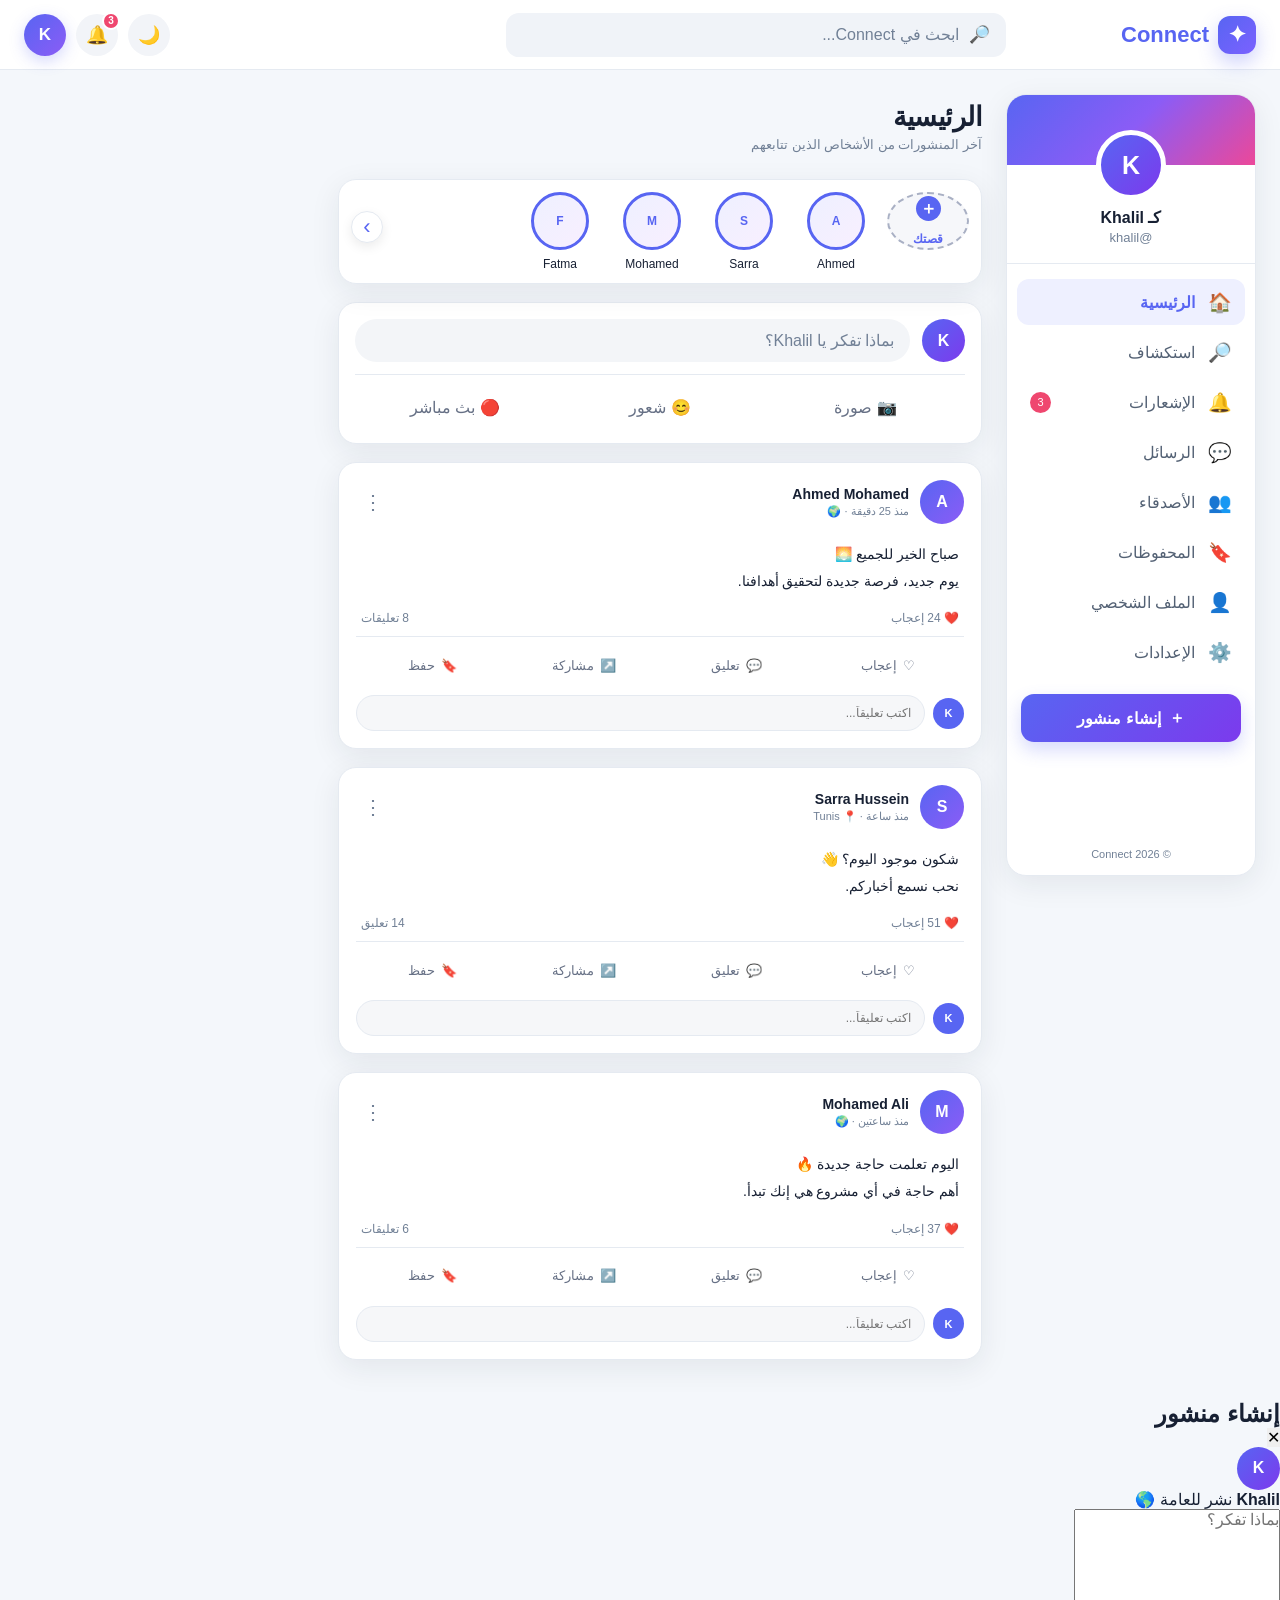
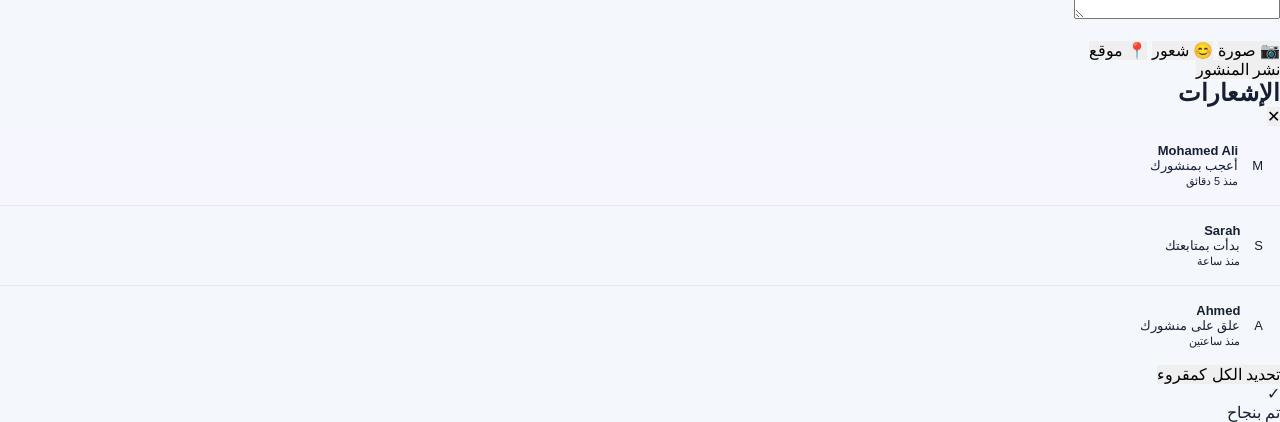
==== commit 4ae01169: "index.html" ====
--- a/index.html
+++ b/index.html
@@ -14,651 +14,934 @@
 
 <body>
 
-    <!-- ==================== APP ==================== -->
-    <div class="app">
-
-        <!-- ==================== TOP BAR ==================== -->
-        <header class="topbar">
-
-            <div class="topbar-left">
-                <button class="mobile-menu-btn" id="mobileMenuBtn">☰</button>
-
-                <div class="logo">
-                    <span class="logo-icon">✦</span>
-                    <span>Connect</span>
-                </div>
+<div class="app">
+
+    <!-- ==================== TOP BAR ==================== -->
+    <header class="topbar">
+
+        <div class="topbar-left">
+            <button class="mobile-menu-btn" id="mobileMenuBtn">☰</button>
+
+            <div class="logo">
+                <span class="logo-icon">✦</span>
+                <span>Connect</span>
             </div>
-
-            <div class="global-search">
-                <span>🔎</span>
-                <input
-                    type="text"
-                    id="globalSearch"
-                    placeholder="ابحث في Connect..."
-                >
+        </div>
+
+        <div class="global-search">
+            <span>🔎</span>
+            <input
+                type="text"
+                id="globalSearch"
+                placeholder="ابحث في Connect..."
+            >
+        </div>
+
+        <div class="topbar-actions">
+
+            <button class="top-icon" id="themeBtn" title="الوضع الليلي">
+                🌙
+            </button>
+
+            <button class="top-icon" id="notificationBtn" title="الإشعارات">
+                🔔
+                <span class="notification-badge">3</span>
+            </button>
+
+            <button class="profile-mini-btn" id="profileMiniBtn">
+                <div class="mini-avatar">K</div>
+            </button>
+
+        </div>
+
+    </header>
+
+
+    <!-- ==================== MAIN LAYOUT ==================== -->
+    <div class="main-layout">
+
+        <!-- ==================== SIDEBAR ==================== -->
+        <aside class="sidebar" id="sidebar">
+
+            <div class="sidebar-profile">
+
+                <div class="profile-cover"></div>
+
+                <div class="profile-avatar">
+                    K
+                </div>
+
+                <div class="sidebar-profile-info">
+                    <h3>كـ Khalil</h3>
+                    <p>@khalil</p>
+                </div>
+
             </div>
 
-            <div class="topbar-actions">
-
-                <button class="top-icon" id="themeBtn" title="الوضع الليلي">
-                    🌙
-                </button>
-
-                <button class="top-icon" id="notificationBtn" title="الإشعارات">
-                    🔔
-                    <span class="notification-badge">3</span>
-                </button>
-
-                <button class="profile-mini-btn" id="profileMiniBtn">
-                    <div class="mini-avatar">K</div>
-                </button>
-
+
+            <nav class="main-nav">
+
+                <button class="nav-item active" data-page="homePage">
+                    <span class="nav-icon">🏠</span>
+                    <span>الرئيسية</span>
+                </button>
+
+                <button class="nav-item" data-page="explorePage">
+                    <span class="nav-icon">🔎</span>
+                    <span>استكشاف</span>
+                </button>
+
+                <button class="nav-item" data-page="notificationsPage">
+                    <span class="nav-icon">🔔</span>
+                    <span>الإشعارات</span>
+                    <span class="nav-count">3</span>
+                </button>
+
+                <button class="nav-item" data-page="messagesPage">
+                    <span class="nav-icon">💬</span>
+                    <span>الرسائل</span>
+                </button>
+
+                <button class="nav-item" data-page="friendsPage">
+                    <span class="nav-icon">👥</span>
+                    <span>الأصدقاء</span>
+                </button>
+
+                <button class="nav-item" data-page="savedPage">
+                    <span class="nav-icon">🔖</span>
+                    <span>المحفوظات</span>
+                </button>
+
+                <button class="nav-item" data-page="profilePage">
+                    <span class="nav-icon">👤</span>
+                    <span>الملف الشخصي</span>
+                </button>
+
+                <button class="nav-item" data-page="settingsPage">
+                    <span class="nav-icon">⚙️</span>
+                    <span>الإعدادات</span>
+                </button>
+
+            </nav>
+
+
+            <button class="side-create-post" id="sideCreatePost">
+                <span>＋</span>
+                إنشاء منشور
+            </button>
+
+
+            <div class="sidebar-footer">
+                <span>© 2026 Connect</span>
             </div>
 
-        </header>
-
-
-        <!-- ==================== MAIN LAYOUT ==================== -->
-        <div class="main-layout">
-
-
-            <!-- ==================== SIDEBAR ==================== -->
-            <aside class="sidebar" id="sidebar">
-
-                <div class="sidebar-profile">
-
-                    <div class="profile-cover"></div>
-
-                    <div class="profile-avatar">
-                        K
-                    </div>
-
-                    <div class="sidebar-profile-info">
-                        <h3>كـ Khalil</h3>
+        </aside>
+
+
+        <!-- ==================== CONTENT ==================== -->
+        <main class="content">
+
+
+            <!-- ==================== HOME ==================== -->
+            <section class="page active" id="homePage">
+
+                <div class="page-header">
+                    <div>
+                        <h1>الرئيسية</h1>
+                        <p>آخر المنشورات من الأشخاص الذين تتابعهم</p>
+                    </div>
+                </div>
+
+
+                <!-- STORIES -->
+                <div class="stories-section">
+
+                    <div class="story create-story" id="createStory">
+                        <div class="story-add">＋</div>
+                        <span>قصتك</span>
+                    </div>
+
+                    <div class="story">
+                        <div class="story-avatar">A</div>
+                        <span>Ahmed</span>
+                    </div>
+
+                    <div class="story">
+                        <div class="story-avatar">S</div>
+                        <span>Sarra</span>
+                    </div>
+
+                    <div class="story">
+                        <div class="story-avatar">M</div>
+                        <span>Mohamed</span>
+                    </div>
+
+                    <div class="story">
+                        <div class="story-avatar">F</div>
+                        <span>Fatma</span>
+                    </div>
+
+                    <button class="stories-next" id="viewAllStories">
+                        ›
+                    </button>
+
+                </div>
+
+
+                <!-- CREATE POST -->
+                <div class="create-post-card">
+
+                    <div class="create-post-top">
+
+                        <div class="user-avatar">
+                            K
+                        </div>
+
+                        <button class="create-input" id="openCreatePost">
+                            بماذا تفكر يا Khalil؟
+                        </button>
+
+                    </div>
+
+
+                    <div class="create-post-actions">
+
+                        <button id="photoPostBtn" class="create-action">
+                            📷
+                            <span>صورة</span>
+                        </button>
+
+                        <button id="feelingBtn" class="create-action">
+                            😊
+                            <span>شعور</span>
+                        </button>
+
+                        <button id="liveBtn" class="create-action">
+                            🔴
+                            <span>بث مباشر</span>
+                        </button>
+
+                    </div>
+
+                </div>
+
+
+                <!-- FEED -->
+                <div class="feed" id="feed">
+
+
+                    <!-- POST 1 -->
+                    <article class="post-card">
+
+                        <div class="post-header">
+
+                            <div class="post-author">
+
+                                <div class="post-avatar">A</div>
+
+                                <div>
+                                    <h3>Ahmed Mohamed</h3>
+                                    <span>منذ 25 دقيقة · 🌍</span>
+                                </div>
+
+                            </div>
+
+                            <button class="post-more">⋮</button>
+
+                        </div>
+
+
+                        <div class="post-content">
+                            <p>
+                                صباح الخير للجميع 🌅
+                                <br>
+                                يوم جديد، فرصة جديدة لتحقيق أهدافنا.
+                            </p>
+                        </div>
+
+
+                        <div class="post-stats">
+                            <span>❤️ 24 إعجاب</span>
+                            <span>8 تعليقات</span>
+                        </div>
+
+
+                        <div class="post-actions">
+
+                            <button class="post-action like-btn">
+                                ♡
+                                <span>إعجاب</span>
+                            </button>
+
+                            <button class="post-action comment-btn">
+                                💬
+                                <span>تعليق</span>
+                            </button>
+
+                            <button class="post-action share-btn">
+                                ↗️
+                                <span>مشاركة</span>
+                            </button>
+
+                            <button class="post-action save-btn">
+                                🔖
+                                <span>حفظ</span>
+                            </button>
+
+                        </div>
+
+
+                        <div class="comment-box">
+
+                            <div class="comment-avatar">K</div>
+
+                            <input
+                                type="text"
+                                placeholder="اكتب تعليقاً..."
+                            >
+
+                        </div>
+
+                    </article>
+
+
+                    <!-- POST 2 -->
+                    <article class="post-card">
+
+                        <div class="post-header">
+
+                            <div class="post-author">
+
+                                <div class="post-avatar">S</div>
+
+                                <div>
+                                    <h3>Sarra Hussein</h3>
+                                    <span>منذ ساعة · 📍 Tunis</span>
+                                </div>
+
+                            </div>
+
+                            <button class="post-more">⋮</button>
+
+                        </div>
+
+
+                        <div class="post-content">
+                            <p>
+                                شكون موجود اليوم؟ 👋
+                                <br>
+                                نحب نسمع أخباركم.
+                            </p>
+                        </div>
+
+
+                        <div class="post-stats">
+                            <span>❤️ 51 إعجاب</span>
+                            <span>14 تعليق</span>
+                        </div>
+
+
+                        <div class="post-actions">
+
+                            <button class="post-action like-btn">
+                                ♡
+                                <span>إعجاب</span>
+                            </button>
+
+                            <button class="post-action comment-btn">
+                                💬
+                                <span>تعليق</span>
+                            </button>
+
+                            <button class="post-action share-btn">
+                                ↗️
+                                <span>مشاركة</span>
+                            </button>
+
+                            <button class="post-action save-btn">
+                                🔖
+                                <span>حفظ</span>
+                            </button>
+
+                        </div>
+
+
+                        <div class="comment-box">
+
+                            <div class="comment-avatar">K</div>
+
+                            <input
+                                type="text"
+                                placeholder="اكتب تعليقاً..."
+                            >
+
+                        </div>
+
+                    </article>
+
+
+                    <!-- POST 3 -->
+                    <article class="post-card">
+
+                        <div class="post-header">
+
+                            <div class="post-author">
+
+                                <div class="post-avatar">M</div>
+
+                                <div>
+                                    <h3>Mohamed Ali</h3>
+                                    <span>منذ ساعتين · 🌍</span>
+                                </div>
+
+                            </div>
+
+                            <button class="post-more">⋮</button>
+
+                        </div>
+
+
+                        <div class="post-content">
+                            <p>
+                                اليوم تعلمت حاجة جديدة 🔥
+                                <br>
+                                أهم حاجة في أي مشروع هي إنك تبدأ.
+                            </p>
+                        </div>
+
+
+                        <div class="post-stats">
+                            <span>❤️ 37 إعجاب</span>
+                            <span>6 تعليقات</span>
+                        </div>
+
+
+                        <div class="post-actions">
+
+                            <button class="post-action like-btn">
+                                ♡
+                                <span>إعجاب</span>
+                            </button>
+
+                            <button class="post-action comment-btn">
+                                💬
+                                <span>تعليق</span>
+                            </button>
+
+                            <button class="post-action share-btn">
+                                ↗️
+                                <span>مشاركة</span>
+                            </button>
+
+                            <button class="post-action save-btn">
+                                🔖
+                                <span>حفظ</span>
+                            </button>
+
+                        </div>
+
+
+                        <div class="comment-box">
+
+                            <div class="comment-avatar">K</div>
+
+                            <input
+                                type="text"
+                                placeholder="اكتب تعليقاً..."
+                            >
+
+                        </div>
+
+                    </article>
+
+                </div>
+
+            </section>
+
+
+            <!-- ==================== EXPLORE ==================== -->
+            <section class="page" id="explorePage">
+
+                <div class="page-header">
+                    <div>
+                        <h1>استكشاف 🔎</h1>
+                        <p>اكتشف أشخاصاً ومنشورات جديدة</p>
+                    </div>
+                </div>
+
+
+                <div class="explore-search">
+                    <span>🔎</span>
+
+                    <input
+                        type="text"
+                        id="exploreSearch"
+                        placeholder="ابحث عن أشخاص أو منشورات..."
+                    >
+                </div>
+
+
+                <div class="explore-grid">
+
+                    <div class="explore-card">
+                        <div class="explore-icon">🔥</div>
+                        <h3>الأكثر انتشاراً</h3>
+                        <p>اكتشف المحتوى الرائج الآن</p>
+                    </div>
+
+                    <div class="explore-card">
+                        <div class="explore-icon">👥</div>
+                        <h3>أشخاص جدد</h3>
+                        <p>اكتشف أشخاصاً قد تعرفهم</p>
+                    </div>
+
+                    <div class="explore-card">
+                        <div class="explore-icon">📸</div>
+                        <h3>صور</h3>
+                        <p>شاهد أحدث الصور</p>
+                    </div>
+
+                    <div class="explore-card">
+                        <div class="explore-icon">🎬</div>
+                        <h3>فيديوهات</h3>
+                        <p>شاهد الفيديوهات الجديدة</p>
+                    </div>
+
+                </div>
+
+            </section>
+
+
+            <!-- ==================== NOTIFICATIONS ==================== -->
+            <section class="page" id="notificationsPage">
+
+                <div class="page-header">
+
+                    <div>
+                        <h1>الإشعارات 🔔</h1>
+                        <p>كل جديد في حسابك</p>
+                    </div>
+
+                    <button class="secondary-btn" id="markNotifications">
+                        تحديد الكل كمقروء
+                    </button>
+
+                </div>
+
+
+                <div class="notifications-list">
+
+                    <div class="notification-item unread">
+
+                        <div class="notification-icon">❤️</div>
+
+                        <div>
+                            <strong>Ahmed Mohamed</strong>
+                            أعجب بمنشورك.
+                            <span>منذ 5 دقائق</span>
+                        </div>
+
+                    </div>
+
+
+                    <div class="notification-item unread">
+
+                        <div class="notification-icon">👤</div>
+
+                        <div>
+                            <strong>Sarra Hussein</strong>
+                            بدأت بمتابعتك.
+                            <span>منذ 20 دقيقة</span>
+                        </div>
+
+                    </div>
+
+
+                    <div class="notification-item unread">
+
+                        <div class="notification-icon">💬</div>
+
+                        <div>
+                            <strong>Mohamed Ali</strong>
+                            علّق على منشورك.
+                            <span>منذ ساعة</span>
+                        </div>
+
+                    </div>
+
+                </div>
+
+            </section>
+
+
+            <!-- ==================== MESSAGES ==================== -->
+            <section class="page" id="messagesPage">
+
+                <div class="page-header">
+                    <div>
+                        <h1>الرسائل 💬</h1>
+                        <p>محادثاتك الأخيرة</p>
+                    </div>
+                </div>
+
+
+                <div class="messages-list">
+
+                    <button class="message-item">
+
+                        <div class="message-avatar">A</div>
+
+                        <div class="message-info">
+                            <strong>Ahmed Mohamed</strong>
+                            <span>صباح الخير 👋</span>
+                        </div>
+
+                        <small>10:25</small>
+
+                    </button>
+
+
+                    <button class="message-item">
+
+                        <div class="message-avatar">S</div>
+
+                        <div class="message-info">
+                            <strong>Sarra Hussein</strong>
+                            <span>شكون موجود اليوم؟</span>
+                        </div>
+
+                        <small>09:50</small>
+
+                    </button>
+
+
+                    <button class="message-item">
+
+                        <div class="message-avatar">M</div>
+
+                        <div class="message-info">
+                            <strong>Mohamed Ali</strong>
+                            <span>شوف هذا 🔥</span>
+                        </div>
+
+                        <small>أمس</small>
+
+                    </button>
+
+                </div>
+
+            </section>
+
+
+            <!-- ==================== FRIENDS ==================== -->
+            <section class="page" id="friendsPage">
+
+                <div class="page-header">
+                    <div>
+                        <h1>الأصدقاء 👥</h1>
+                        <p>الأشخاص الذين تتواصل معهم</p>
+                    </div>
+                </div>
+
+
+                <div class="friends-grid">
+
+                    <div class="friend-card">
+
+                        <div class="friend-avatar">A</div>
+
+                        <h3>Ahmed Mohamed</h3>
+                        <p>@ahmed</p>
+
+                        <button class="primary-btn follow-btn">
+                            متابعة
+                        </button>
+
+                    </div>
+
+
+                    <div class="friend-card">
+
+                        <div class="friend-avatar">S</div>
+
+                        <h3>Sarra Hussein</h3>
+                        <p>@sarra</p>
+
+                        <button class="primary-btn follow-btn">
+                            متابعة
+                        </button>
+
+                    </div>
+
+
+                    <div class="friend-card">
+
+                        <div class="friend-avatar">M</div>
+
+                        <h3>Mohamed Ali</h3>
+                        <p>@mohamed</p>
+
+                        <button class="primary-btn follow-btn">
+                            متابعة
+                        </button>
+
+                    </div>
+
+                </div>
+            </section>
+
+            <!-- Saved Page -->
+            <section class="page" id="savedPage">
+                <div class="page-header">
+                    <div>
+                        <h1>المحفوظات</h1>
+                        <p>المنشورات التي حفظتها</p>
+                    </div>
+                </div>
+
+                <div class="saved-content" id="savedPosts">
+                    <div class="empty-state">
+                        <div class="empty-icon">🔖</div>
+                        <h3>لا توجد منشورات محفوظة</h3>
+                        <p>المنشورات التي تحفظها ستظهر هنا</p>
+                    </div>
+                </div>
+            </section>
+
+            <!-- Profile Page -->
+            <section class="page" id="profilePage">
+                <div class="profile-cover"></div>
+
+                <div class="profile-info">
+                    <div class="profile-avatar-large">K</div>
+
+                    <div class="profile-main-info">
+                        <h1>Khalil</h1>
                         <p>@khalil</p>
-                    </div>
-
-                </div>
-
-
-                <!-- Navigation -->
-                <nav class="main-nav">
-
-                    <button
-                        class="nav-item active"
-                        data-page="homePage"
-                    >
-                        <span class="nav-icon">🏠</span>
-                        <span>الرئيسية</span>
+                        <p class="profile-bio">
+                            مرحباً بكم في Connect 👋
+                        </p>
+                    </div>
+
+                    <button class="primary-btn" id="editProfileBtn">
+                        تعديل الملف الشخصي
                     </button>
-
-
-                    <button
-                        class="nav-item"
-                        data-page="explorePage"
-                    >
-                        <span class="nav-icon">🔎</span>
-                        <span>استكشاف</span>
-                    </button>
-
-
-                    <button
-                        class="nav-item"
-                        data-page="notificationsPage"
-                    >
-                        <span class="nav-icon">🔔</span>
-                        <span>الإشعارات</span>
-                        <span class="nav-count">3</span>
-                    </button>
-
-
-                    <button
-                        class="nav-item"
-                        data-page="messagesPage"
-                    >
-                        <span class="nav-icon">💬</span>
-                        <span>الرسائل</span>
-                    </button>
-
-
-                    <button
-                        class="nav-item"
-                        data-page="friendsPage"
-                    >
-                        <span class="nav-icon">👥</span>
-                        <span>الأصدقاء</span>
-                    </button>
-
-
-                    <button
-                        class="nav-item"
-                        data-page="savedPage"
-                    >
-                        <span class="nav-icon">🔖</span>
-                        <span>المحفوظات</span>
-                    </button>
-
-
-                    <button
-                        class="nav-item"
-                        data-page="profilePage"
-                    >
-                        <span class="nav-icon">👤</span>
-                        <span>الملف الشخصي</span>
-                    </button>
-
-
-                    <button
-                        class="nav-item"
-                        data-page="settingsPage"
-                    >
-                        <span class="nav-icon">⚙️</span>
-                        <span>الإعدادات</span>
-                    </button>
-
-                </nav>
-
-
-                <!-- Create post -->
-                <button
-                    class="side-create-post"
-                    id="sideCreatePost"
-                >
-                    <span>＋</span>
-                    إنشاء منشور
-                </button>
-
-
-                <div class="sidebar-footer">
-                    <span>© 2026 Connect</span>
-                </div>
-
-            </aside>
-
-
-
-            <!-- ==================== CONTENT ==================== -->
-            <main class="content">
-
-
-                <!-- ==================== HOME ==================== -->
-                <section
-                    class="page active"
-                    id="homePage"
-                >
-
-                    <div class="page-header">
+                </div>
+
+                <div class="profile-stats">
+                    <div>
+                        <strong>24</strong>
+                        <span>منشور</span>
+                    </div>
+
+                    <div>
+                        <strong>156</strong>
+                        <span>متابع</span>
+                    </div>
+
+                    <div>
+                        <strong>89</strong>
+                        <span>يتابع</span>
+                    </div>
+                </div>
+
+                <div class="profile-posts">
+                    <h2>منشوراتي</h2>
+                    <div id="profileFeed"></div>
+                </div>
+            </section>
+
+            <!-- Settings Page -->
+            <section class="page" id="settingsPage">
+                <div class="page-header">
+                    <div>
+                        <h1>الإعدادات</h1>
+                        <p>تحكم في إعدادات حسابك</p>
+                    </div>
+                </div>
+
+                <div class="settings-list">
+
+                    <div class="setting-card">
                         <div>
-                            <h1>الرئيسية</h1>
-                            <p>آخر المنشورات من الأشخاص الذين تتابعهم</p>
-                        </div>
-                    </div>
-
-
-                    <!-- Stories -->
-                    <div class="stories-section">
-
-                        <div
-                            class="story create-story"
-                            id="createStory"
-                        >
-                            <div class="story-add">＋</div>
-                            <span>قصتك</span>
-                        </div>
-
-
-                        <div class="story">
-                            <div class="story-avatar">A</div>
-                            <span>Ahmed</span>
-                        </div>
-
-
-                        <div class="story">
-                            <div class="story-avatar">S</div>
-                            <span>Sarra</span>
-                        </div>
-
-
-                        <div class="story">
-                            <div class="story-avatar">M</div>
-                            <span>Mohamed</span>
-                        </div>
-
-
-                        <div class="story">
-                            <div class="story-avatar">F</div>
-                            <span>Fatma</span>
-                        </div>
-
-
-                        <button
-                            class="stories-next"
-                            id="viewAllStories"
-                        >
-                            ›
+                            <h3>الوضع الليلي</h3>
+                            <p>تفعيل المظهر الداكن</p>
+                        </div>
+
+                        <label class="switch">
+                            <input type="checkbox" id="darkModeToggle">
+                            <span class="slider"></span>
+                        </label>
+                    </div>
+
+                    <div class="setting-card">
+                        <div>
+                            <h3>الإشعارات</h3>
+                            <p>السماح بإشعارات Connect</p>
+                        </div>
+
+                        <label class="switch">
+                            <input type="checkbox" id="notificationsToggle" checked>
+                            <span class="slider"></span>
+                        </label>
+                    </div>
+
+                    <div class="setting-card">
+                        <div>
+                            <h3>الخصوصية</h3>
+                            <p>إدارة إعدادات الخصوصية</p>
+                        </div>
+
+                        <button class="secondary-btn">
+                            إدارة
                         </button>
-
-                    </div>
-
-
-                    <!-- Create post -->
-                    <div class="create-post-card">
-
-                        <div class="create-post-top">
-
-                            <div class="user-avatar">
-                                K
-                            </div>
-
-                            <button
-                                class="create-input"
-                                id="openCreatePost"
-                            >
-                                بماذا تفكر يا Khalil؟
-                            </button>
-
-                        </div>
-
-
-                        <div class="create-post-actions">
-
-                            <button
-                                id="photoPostBtn"
-                                class="create-action"
-                            >
-                                📷
-                                <span>صورة</span>
-                            </button>
-
-
-                            <button
-                                id="feelingBtn"
-                                class="create-action"
-                            >
-                                😊
-                                <span>شعور</span>
-                            </button>
-
-
-                            <button
-                                id="liveBtn"
-                                class="create-action"
-                            >
-                                🔴
-                                <span>بث مباشر</span>
-                            </button>
-
-                        </div>
-
-                    </div>
-
-
-                    <!-- Feed -->
-                    <div
-                        class="feed"
-                        id="feed"
-                    >
-
-
-                        <!-- POST 1 -->
-                        <article class="post-card">
-
-                            <div class="post-header">
-
-                                <div class="post-author">
-
-                                    <div class="post-avatar">
-                                        A
-                                    </div>
-
-                                    <div>
-                                        <h3>Ahmed Mohamed</h3>
-                                        <span>منذ 25 دقيقة · 🌍</span>
-                                    </div>
-
-                                </div>
-
-
-                                <button class="post-more">
-                                    ⋮
-                                </button>
-
-                            </div>
-
-
-                            <div class="post-content">
-
-                                <p>
-                                    صباح الخير للجميع 🌅
-                                    <br>
-                                    يوم جديد، فرصة جديدة لتحقيق أهدافنا.
-                                </p>
-
-                            </div>
-
-
-                            <div class="post-stats">
-                                <span>❤️ 24 إعجاب</span>
-                                <span>8 تعليقات</span>
-                            </div>
-
-
-                            <div class="post-actions">
-
-                                <button class="post-action like-btn">
-                                    ♡
-                                    <span>إعجاب</span>
-                                </button>
-
-                                <button class="post-action">
-                                    💬
-                                    <span>تعليق</span>
-                                </button>
-
-                                <button class="post-action">
-                                    ↗️
-                                    <span>مشاركة</span>
-                                </button>
-
-                                <button class="post-action save-btn">
-                                    🔖
-                                    <span>حفظ</span>
-                                </button>
-
-                            </div>
-
-
-                            <div class="comment-box">
-
-                                <div class="comment-avatar">
-                                    K
-                                </div>
-
-                                <input
-                                    type="text"
-                                    placeholder="اكتب تعليقاً..."
-                                >
-
-                            </div>
-
-                        </article>
-
-
-
-                        <!-- POST 2 -->
-                        <article class="post-card">
-
-                            <div class="post-header">
-
-                                <div class="post-author">
-
-                                    <div class="post-avatar">
-                                        S
-                                    </div>
-
-                                    <div>
-                                        <h3>Sarra Hussein</h3>
-                                        <span>منذ ساعة · 📍 Tunis</span>
-                                    </div>
-
-                                </div>
-
-
-                                <button class="post-more">
-                                    ⋮
-                                </button>
-
-                            </div>
-
-
-                            <div class="post-content">
-
-                                <p>
-                                    شكون موجود اليوم؟ 👋
-                                    <br>
-                                    نحب نسمع أخباركم.
-                                </p>
-
-                            </div>
-
-
-                            <div class="post-stats">
-                                <span>❤️ 51 إعجاب</span>
-                                <span>14 تعليق</span>
-                            </div>
-
-
-                            <div class="post-actions">
-
-                                <button class="post-action like-btn">
-                                    ♡
-                                    <span>إعجاب</span>
-                                </button>
-
-                                <button class="post-action">
-                                    💬
-                                    <span>تعليق</span>
-                                </button>
-
-                                <button class="post-action">
-                                    ↗️
-                                    <span>مشاركة</span>
-                                </button>
-
-                                <button class="post-action save-btn">
-                                    🔖
-                                    <span>حفظ</span>
-                                </button>
-
-                            </div>
-
-
-                            <div class="comment-box">
-
-                                <div class="comment-avatar">
-                                    K
-                                </div>
-
-                                <input
-                                    type="text"
-                                    placeholder="اكتب تعليقاً..."
-                                >
-
-                            </div>
-
-                        </article>
-
-
-
-                        <!-- POST 3 -->
-                        <article class="post-card">
-
-                            <div class="post-header">
-
-                                <div class="post-author">
-
-                                    <div class="post-avatar">
-                                        M
-                                    </div>
-
-                                    <div>
-                                        <h3>Mohamed Ali</h3>
-                                        <span>منذ 2 ساعات · 🌍</span>
-                                    </div>
-
-                                </div>
-
-
-                                <button class="post-more">
-                                    ⋮
-                                </button>
-
-                            </div>
-
-
-                            <div class="post-content">
-
-                                <p>
-                                    اليوم تعلمت حاجة جديدة 🔥
-                                    <br>
-                                    أهم حاجة في أي مشروع هي إنك تبدأ.
-                                </p>
-
-                            </div>
-
-
-                            <div class="post-stats">
-                                <span>❤️ 37 إعجاب</span>
-                                <span>6 تعليقات</span>
-                            </div>
-
-
-                            <div class="post-actions">
-
-                                <button class="post-action like-btn">
-                                    ♡
-                                    <span>إعجاب</span>
-                                </button>
-
-                                <button class="post-action">
-                                    💬
-                                    <span>تعليق</span>
-                                </button>
-
-                                <button class="post-action">
-                                    ↗️
-                                    <span>مشاركة</span>
-                                </button>
-
-                                <button class="post-action save-btn">
-                                    🔖
-                                    <span>حفظ</span>
-                                </button>
-
-                            </div>
-
-
-                            <div class="comment-box">
-
-                                <div class="comment-avatar">
-                                    K
-                                </div>
-
-                                <input
-                                    type="text"
-                                    placeholder="اكتب تعليقاً..."
-                                >
-
-                            </div>
-
-                        </article>
-
-
-                    </div>
-
-                </section>
-
-
-
-                <!-- ==================== EXPLORE ==================== -->
-                <section
-                    class="page"
-                    id="explorePage"
-                >
-
-                    <div class="page-header">
+                    </div>
+
+                    <div class="setting-card">
                         <div>
-                            <h1>استكشاف 🔎</h1>
-                            <p>اكتشف أشخاصاً ومنشورات جديدة</p>
-                        </div>
-                    </div>
-
-
-                    <div class="explore-search">
-
-                        <span>🔎</span>
-
-                        <input
-                            type="text"
-                            id="exploreSearch"
-                            placeholder="ابحث عن أشخاص أو منشورات..."
-                        >
-
-                    </div>
-
-
-                    <div class="explore-grid">
-
-                        <div class="explore-card">
-                            <div class="explore-icon">🔥</div>
-                            <h3>الأكثر انتشاراً</h3>
-                            <p>اكتشف المحتوى الرائج الآن</p>
-                        </div>
-
-                        <div class="explore-card">
-                            <div class="explore-icon">👥</div>
-                            <h3>أشخاص جدد</h3>
-                            <p>اكتشف أشخاصاً قد تعرفهم</p>
-                        </div>
-
-                        <div class="explore-card">
-                            <div class="explore-icon">📸</div>
-                            <h3>صور</h3>
-                            <p>شاهد أحدث الصور</p>
-                        </div>
-
-                        <div class="explore-card">
-                            <div class="explore-icon">🎬</div>
-                            <h3>فيديوهات</h3>
-                            <p>شاهد الفيديوهات الجديدة</p>
-                        </div>
-
-                    </div>
-
-                </section>
-
-
-
-                <!-- ==================== NOTIFICATIONS ==================== -->
-                <section
-                    class="page"
-                    id="notificationsPage"
-                >
-
-                    <div class="page-header">
-
-                        <div>
-                            <h1>الإشعارات 🔔</h1>
-                            <p>كل جديد في حسابك</p>
-                        </div>
-
-                        <button
-                            class="secondary-btn"
-                            id="markNotifications"
-                        >
-                            تحديد الكل كمقروء
+                            <h3>الأمان</h3>
+                            <p>كلمة المرور وتسجيل الدخول</p>
+                        </div>
+
+                        <button class="secondary-btn">
+                            إدارة
                         </button>
-
-                    </div>
-
-
-                    <div class="notifications-list">
-
-                        <div class="notification-item unread">
-
-                            <div class="notification-icon">
-                                ❤️
-                            </div>
-
-                            <div>
-                                <strong>Ahmed Mohamed</strong>
-                                أعجب بمنشورك.
-                                <span>منذ 5 دقائق</span>
-                            </div>
-
-                        </div>
-
-
-                        <div class="notification-item unread">
-
-                            <div class="notification-ico
+                    </div>
+
+                </div>
+            </section>
+
+        </main>
+    </div>
+
+    <!-- Create Post Modal -->
+    <div class="modal-overlay" id="modalOverlay">
+
+        <div class="post-modal" id="postModal">
+
+            <div class="modal-header">
+                <h2>إنشاء منشور</h2>
+
+                <button class="close-modal" id="closePostModal">
+                    ✕
+                </button>
+            </div>
+
+            <div class="modal-user">
+                <div class="user-avatar">K</div>
+
+                <div>
+                    <strong>Khalil</strong>
+                    <span>نشر للعامة 🌎</span>
+                </div>
+            </div>
+
+            <textarea
+                id="postText"
+                placeholder="بماذا تفكر؟"
+                rows="6"
+            ></textarea>
+
+            <div class="selected-image-container" id="selectedImageContainer">
+                <img id="selectedImage" src="" alt="">
+            </div>
+
+            <div class="modal-actions">
+
+                <button id="modalPhotoBtn">
+                    📷 صورة
+                </button>
+
+                <button id="modalFeelingBtn">
+                    😊 شعور
+                </button>
+
+                <button id="modalLocationBtn">
+                    📍 موقع
+                </button>
+
+            </div>
+
+            <input
+                type="file"
+                id="imageInput"
+                accept="image/*"
+                hidden
+            >
+
+            <button class="publish-btn" id="publishPost">
+                نشر المنشور
+            </button>
+
+        </div>
+    </div>
+
+    <!-- Notification Panel -->
+    <div class="notification-panel" id="notificationPanel">
+
+        <div class="notification-panel-header">
+            <h2>الإشعارات</h2>
+
+            <button id="closeNotificationPanel">
+                ✕
+            </button>
+        </div>
+
+        <div class="notification-list">
+
+            <div class="notification-item unread">
+                <div class="notification-avatar">M</div>
+
+                <div>
+                    <strong>Mohamed Ali</strong>
+                    <p>أعجب بمنشورك</p>
+                    <small>منذ 5 دقائق</small>
+                </div>
+            </div>
+
+            <div class="notification-item">
+                <div class="notification-avatar">S</div>
+
+                <div>
+                    <strong>Sarah</strong>
+                    <p>بدأت بمتابعتك</p>
+                    <small>منذ ساعة</small>
+                </div>
+            </div>
+
+            <div class="notification-item">
+                <div class="notification-avatar">A</div>
+
+                <div>
+                    <strong>Ahmed</strong>
+                    <p>علق على منشورك</p>
+                    <small>منذ ساعتين</small>
+                </div>
+            </div>
+
+        </div>
+
+        <button class="mark-notifications" id="markNotifications">
+            تحديد الكل كمقروء
+        </button>
+
+    </div>
+
+    <!-- Toast -->
+    <div class="toast" id="toast">
+
+        <div class="toast-icon" id="toastIcon">
+            ✓
+        </div>
+
+        <div class="toast-text" id="toastText">
+            تم بنجاح
+        </div>
+
+    </div>
+
+    <script src="script.js"></script>
+
+</body>
+                </html>
+    
--- a/style.css
+++ b/style.css
@@ -3,34 +3,47 @@
    STYLE.CSS
 ========================================================= */
 
-
-/* =========================================================
-   RESET
-========================================================= */
-
 * {
     margin: 0;
     padding: 0;
     box-sizing: border-box;
 }
 
-html {
-    scroll-behavior: smooth;
+:root {
+    --bg: #f4f7fb;
+    --card: #ffffff;
+    --text: #172033;
+    --muted: #718096;
+    --border: #e5eaf1;
+
+    --primary: #5865f2;
+    --primary-dark: #4653d9;
+    --primary-light: #eef0ff;
+
+    --danger: #ef476f;
+    --success: #20b486;
+
+    --shadow: 0 8px 30px rgba(31, 41, 55, 0.08);
+
+    --sidebar-width: 250px;
+    --right-width: 290px;
+    --topbar-height: 70px;
 }
 
 body {
     min-height: 100vh;
     font-family:
-        Inter,
         "Segoe UI",
         Tahoma,
         Arial,
         sans-serif;
 
-    background: #080b12;
-    color: #f5f7fb;
-
-    overflow-x: hidden;
+    background: var(--bg);
+    color: var(--text);
+
+    transition:
+        background 0.3s ease,
+        color 0.3s ease;
 }
 
 button,
@@ -40,600 +53,482 @@
 }
 
 button {
-    border: 0;
+    border: none;
     cursor: pointer;
 }
 
-a {
-    color: inherit;
-    text-decoration: none;
-}
-
-::selection {
-    background: #6c5ce7;
-    color: white;
-}
-
-
-/* =========================================================
-   APP
-========================================================= */
+button:active {
+    transform: scale(0.97);
+}
+
+input,
+textarea {
+    outline: none;
+}
 
 .app {
     min-height: 100vh;
-    background:
-        radial-gradient(
-            circle at 15% 10%,
-            rgba(108, 92, 231, 0.12),
-            transparent 28%
-        ),
-        radial-gradient(
-            circle at 85% 20%,
-            rgba(0, 210, 255, 0.08),
-            transparent 25%
-        ),
-        #080b12;
 }
 
 
 /* =========================================================
-   TOP BAR
+   TOPBAR
 ========================================================= */
 
 .topbar {
-    height: 72px;
-    width: 100%;
-
-    position: sticky;
+    height: var(--topbar-height);
+
+    position: fixed;
     top: 0;
+    right: 0;
+    left: 0;
+
     z-index: 1000;
 
     display: flex;
     align-items: center;
-    gap: 24px;
-
-    padding: 0 28px;
-
-    background: rgba(10, 13, 22, 0.86);
-    border-bottom: 1px solid rgba(255, 255, 255, 0.07);
-
-    backdrop-filter: blur(20px);
-    -webkit-backdrop-filter: blur(20px);
-}
-
-
-/* BRAND */
-
-.brand {
-    min-width: 210px;
-
-    display: flex;
-    align-items: center;
-    gap: 11px;
-}
-
-.brand-logo {
-    width: 42px;
-    height: 42px;
-
-    display: flex;
-    align-items: center;
-    justify-content: center;
-
-    border-radius: 13px;
+
+    padding: 0 24px;
+
+    background: rgba(255, 255, 255, 0.94);
+    backdrop-filter: blur(18px);
+
+    border-bottom: 1px solid var(--border);
+}
+
+.topbar-left {
+    width: var(--sidebar-width);
+
+    display: flex;
+    align-items: center;
+
+    gap: 14px;
+}
+
+.logo {
+    display: flex;
+    align-items: center;
+    gap: 9px;
+
+    font-size: 22px;
+    font-weight: 800;
+
+    color: var(--primary);
+}
+
+.logo-icon {
+    width: 38px;
+    height: 38px;
+
+    display: grid;
+    place-items: center;
+
+    color: white;
+
+    border-radius: 12px;
 
     background:
         linear-gradient(
             135deg,
-            #7c5cff,
-            #00c6ff
+            #5865f2,
+            #7b61ff
         );
 
-    color: white;
-    font-size: 22px;
-    font-weight: 900;
-
     box-shadow:
-        0 8px 30px rgba(108, 92, 231, 0.3);
-}
-
-.brand-text {
-    display: flex;
-    flex-direction: column;
-    line-height: 1.1;
-}
-
-.brand-text strong {
-    font-size: 18px;
-    font-weight: 850;
-}
-
-.brand-text span {
-    margin-top: 4px;
-    color: #777f91;
-    font-size: 10px;
-    letter-spacing: 1.2px;
-    text-transform: uppercase;
-}
-
-
-/* TOP SEARCH */
-
-.top-search {
-    flex: 1;
-    max-width: 620px;
+        0 8px 20px rgba(88, 101, 242, 0.3);
+}
+
+.mobile-menu-btn {
+    display: none;
+
+    width: 40px;
+    height: 40px;
+
+    border-radius: 10px;
+
+    background: var(--primary-light);
+    color: var(--primary);
+
+    font-size: 20px;
+}
+
+.global-search {
+    width: min(500px, 45%);
+
     height: 44px;
 
     display: flex;
     align-items: center;
+
     gap: 10px;
 
     padding: 0 15px;
 
-    background: #121722;
-    border: 1px solid rgba(255, 255, 255, 0.06);
-    border-radius: 14px;
+    background: #f0f3f8;
+
+    border: 1px solid transparent;
+
+    border-radius: 13px;
 
     transition: 0.25s ease;
 }
 
-.top-search:focus-within {
-    border-color: rgba(124, 92, 255, 0.55);
+.global-search:focus-within {
+    background: white;
+
+    border-color: var(--primary);
 
     box-shadow:
-        0 0 0 4px rgba(124, 92, 255, 0.08);
-}
-
-.top-search span {
+        0 0 0 4px
+        rgba(88, 101, 242, 0.08);
+}
+
+.global-search span {
     font-size: 17px;
-    opacity: 0.65;
-}
-
-.top-search input {
+}
+
+.global-search input {
     width: 100%;
 
-    border: 0;
-    outline: 0;
-
+    border: none;
     background: transparent;
-    color: white;
-
-    font-size: 14px;
-}
-
-.top-search input::placeholder {
-    color: #737b8d;
-}
-
-
-/* TOP ACTIONS */
-
-.top-actions {
+
+    color: var(--text);
+
+    direction: rtl;
+}
+
+.global-search input::placeholder {
+    color: var(--muted);
+}
+
+.topbar-actions {
     margin-right: auto;
 
     display: flex;
     align-items: center;
-    gap: 9px;
-}
-
-.top-btn {
+
+    gap: 10px;
+}
+
+.top-icon {
+    position: relative;
+
     width: 42px;
     height: 42px;
 
-    position: relative;
-
-    display: flex;
-    align-items: center;
-    justify-content: center;
-
-    border-radius: 12px;
-
-    background: #121722;
-    color: #dce1eb;
-
-    transition: 0.2s ease;
-}
-
-.top-btn:hover {
-    background: #1b2130;
+    display: grid;
+    place-items: center;
+
+    background: #f2f4f8;
+
+    border-radius: 50%;
+
+    font-size: 18px;
+
+    transition: 0.25s ease;
+}
+
+.top-icon:hover {
+    background: var(--primary-light);
+
     transform: translateY(-2px);
 }
 
-.notification-count {
+.notification-badge {
     position: absolute;
-    top: -4px;
-    right: -4px;
-
-    min-width: 17px;
-    height: 17px;
+
+    top: -2px;
+    right: -2px;
+
+    min-width: 18px;
+    height: 18px;
+
+    display: grid;
+    place-items: center;
 
     padding: 0 4px;
 
-    display: flex;
-    align-items: center;
-    justify-content: center;
-
-    border-radius: 20px;
-
-    background: #ff4f70;
     color: white;
-
-    font-size: 9px;
-    font-weight: 800;
-
-    border: 2px solid #080b12;
-}
-
-.profile-mini {
-    display: flex;
-    align-items: center;
-    gap: 8px;
-
-    padding: 5px 10px 5px 6px;
-
-    border-radius: 14px;
-
-    background: #121722;
+    background: var(--danger);
+
+    border: 2px solid white;
+
+    border-radius: 50%;
+
+    font-size: 10px;
+    font-weight: 700;
+}
+
+.profile-mini-btn {
+    background: transparent;
+}
+
+.mini-avatar {
+    width: 42px;
+    height: 42px;
+
+    display: grid;
+    place-items: center;
+
     color: white;
-
-    transition: 0.2s ease;
-}
-
-.profile-mini:hover {
-    background: #1b2130;
-}
-
-.profile-mini-name {
-    font-size: 13px;
-    font-weight: 700;
-}
-
-
-/* =========================================================
-   AVATARS
-========================================================= */
-
-.avatar {
-    width: 44px;
-    height: 44px;
-
-    flex-shrink: 0;
-
-    display: flex;
-    align-items: center;
-    justify-content: center;
 
     border-radius: 50%;
 
     background:
         linear-gradient(
             135deg,
-            #6c5ce7,
-            #00bfff
+            #5865f2,
+            #8b5cf6
         );
 
-    color: white;
-    font-weight: 850;
+    font-size: 17px;
+    font-weight: 800;
 
     box-shadow:
-        inset 0 0 0 2px rgba(255, 255, 255, 0.08);
-}
-
-.avatar-small {
-    width: 34px;
-    height: 34px;
-
-    font-size: 13px;
-}
-
-.avatar-tiny {
-    width: 31px;
-    height: 31px;
-
-    font-size: 11px;
-}
-
-.avatar-blue {
+        0 5px 15px
+        rgba(88, 101, 242, 0.25);
+}
+
+
+/* =========================================================
+   MAIN LAYOUT
+========================================================= */
+
+.main-layout {
+    min-height: 100vh;
+
+    display: grid;
+
+    grid-template-columns:
+        var(--sidebar-width)
+        minmax(0, 1fr)
+        var(--right-width);
+
+    gap: 24px;
+
+    max-width: 1500px;
+
+    margin: 0 auto;
+
+    padding:
+        calc(var(--topbar-height) + 24px)
+        24px
+        40px;
+}
+
+
+/* =========================================================
+   SIDEBAR
+========================================================= */
+
+.sidebar {
+    position: sticky;
+
+    top: calc(var(--topbar-height) + 24px);
+
+    height: calc(100vh - var(--topbar-height) - 48px);
+
+    display: flex;
+    flex-direction: column;
+
+    background: var(--card);
+
+    border: 1px solid var(--border);
+
+    border-radius: 20px;
+
+    overflow: hidden;
+
+    box-shadow: var(--shadow);
+}
+
+.sidebar-profile {
+    padding-bottom: 18px;
+
+    text-align: center;
+
+    border-bottom: 1px solid var(--border);
+}
+
+.profile-cover {
+    height: 70px;
+
     background:
         linear-gradient(
             135deg,
-            #2388ff,
-            #00c6ff
+            #5865f2,
+            #8b5cf6,
+            #ec4899
         );
 }
 
-.avatar-purple {
+.profile-avatar {
+    width: 70px;
+    height: 70px;
+
+    margin:
+        -35px
+        auto
+        8px;
+
+    display: grid;
+    place-items: center;
+
+    color: white;
+
+    border: 5px solid var(--card);
+
+    border-radius: 50%;
+
     background:
         linear-gradient(
             135deg,
-            #8b5cf6,
-            #c084fc
+            #5865f2,
+            #7c3aed
         );
-}
-
-.avatar-red {
+
+    font-size: 25px;
+    font-weight: 800;
+}
+
+.sidebar-profile-info h3 {
+    font-size: 16px;
+}
+
+.sidebar-profile-info p {
+    margin-top: 3px;
+
+    color: var(--muted);
+
+    font-size: 13px;
+}
+
+.main-nav {
+    padding: 15px 10px;
+
+    display: flex;
+    flex-direction: column;
+
+    gap: 4px;
+}
+
+.nav-item {
+    width: 100%;
+
+    min-height: 46px;
+
+    display: flex;
+    align-items: center;
+
+    gap: 13px;
+
+    padding: 0 13px;
+
+    background: transparent;
+
+    color: #536174;
+
+    border-radius: 12px;
+
+    text-align: right;
+
+    transition: 0.2s ease;
+}
+
+.nav-item:hover {
+    background: #f2f4ff;
+
+    color: var(--primary);
+
+    transform: translateX(-2px);
+}
+
+.nav-item.active {
+    color: var(--primary);
+
+    background: var(--primary-light);
+
+    font-weight: 700;
+}
+
+.nav-icon {
+    width: 24px;
+
+    text-align: center;
+
+    font-size: 19px;
+}
+
+.nav-count {
+    margin-right: auto;
+
+    min-width: 21px;
+    height: 21px;
+
+    display: grid;
+    place-items: center;
+
+    color: white;
+    background: var(--danger);
+
+    border-radius: 50%;
+
+    font-size: 11px;
+}
+
+.side-create-post {
+    margin:
+        4px
+        14px
+        15px;
+
+    min-height: 48px;
+
+    display: flex;
+    align-items: center;
+    justify-content: center;
+
+    gap: 8px;
+
+    color: white;
+
     background:
         linear-gradient(
             135deg,
-            #ff477e,
-            #ff7a59
+            var(--primary),
+            #7c3aed
         );
-}
-
-
-/* =========================================================
-   MAIN LAYOUT
-========================================================= */
-
-.main-layout {
-    width: 100%;
-    max-width: 1600px;
-
-    margin: auto;
-
-    display: grid;
-    grid-template-columns:
-        230px
-        minmax(400px, 680px)
-        300px;
-
-    gap: 22px;
-
-    padding: 24px;
-}
-
-
-/* =========================================================
-   SIDEBARS
-========================================================= */
-
-.sidebar {
-    min-width: 0;
-}
-
-.sidebar-left {
-    position: sticky;
-    top: 96px;
-
-    height: calc(100vh - 120px);
-
-    display: flex;
-    flex-direction: column;
-}
-
-.sidebar-right {
-    position: sticky;
-    top: 96px;
-
-    height: fit-content;
-
-    display: flex;
-    flex-direction: column;
-    gap: 20px;
-}
-
-
-/* =========================================================
-   LEFT NAV
-========================================================= */
-
-.main-nav {
-    display: flex;
-    flex-direction: column;
-    gap: 5px;
-}
-
-.nav-item {
-    width: 100%;
-    height: 48px;
-
-    display: flex;
-    align-items: center;
-    gap: 13px;
-
-    padding: 0 13px;
 
     border-radius: 13px;
 
-    background: transparent;
-    color: #929aaa;
-
-    text-align: right;
-
-    transition: 0.2s ease;
-}
-
-.nav-item:hover {
-    background: #121722;
-    color: white;
-}
-
-.nav-item.active {
-    background:
-        linear-gradient(
-            90deg,
-            rgba(108, 92, 231, 0.2),
-            rgba(108, 92, 231, 0.06)
-        );
-
-    color: white;
+    font-weight: 700;
 
     box-shadow:
-        inset -3px 0 0 #7c5cff;
-}
-
-.nav-icon {
-    width: 26px;
-
-    text-align: center;
-
-    font-size: 19px;
-}
-
-.nav-item > span:nth-child(2) {
-    flex: 1;
-
-    font-size: 14px;
-    font-weight: 650;
-}
-
-.nav-badge {
-    min-width: 21px;
-    height: 21px;
-
-    display: flex;
-    align-items: center;
-    justify-content: center;
-
-    padding: 0 5px;
-
-    border-radius: 20px;
-
-    background: #ff4f70;
-    color: white;
-
-    font-size: 10px;
-    font-weight: 800;
-}
-
-
-/* CREATE SIDE */
-
-.create-post-side {
-    width: 100%;
-    height: 47px;
-
-    margin-top: 18px;
-
-    display: flex;
-    align-items: center;
-    justify-content: center;
-    gap: 8px;
-
-    border-radius: 14px;
-
-    background:
-        linear-gradient(
-            135deg,
-            #6c5ce7,
-            #4f8cff
-        );
-
-    color: white;
-
-    font-weight: 750;
+        0 8px 18px
+        rgba(88, 101, 242, 0.24);
+
+    transition: 0.25s ease;
+}
+
+.side-create-post:hover {
+    transform: translateY(-2px);
 
     box-shadow:
-        0 10px 30px rgba(108, 92, 231, 0.2);
-
-    transition: 0.25s ease;
-}
-
-.create-post-side:hover {
-    transform: translateY(-2px);
-
-    box-shadow:
-        0 14px 35px rgba(108, 92, 231, 0.32);
-}
-
-
-/* DIVIDER */
-
-.sidebar-divider {
-    height: 1px;
-
-    margin: 22px 5px;
-
-    background: rgba(255, 255, 255, 0.07);
-}
-
-
-/* SIDEBAR SECTION */
-
-.sidebar-section {
-    display: flex;
-    flex-direction: column;
-    gap: 5px;
-}
-
-.sidebar-title {
-    display: flex;
-    align-items: center;
-    justify-content: space-between;
-
-    padding: 0 7px 9px;
-}
-
-.sidebar-title span {
-    color: #70798b;
-
-    font-size: 11px;
-    font-weight: 800;
-
-    text-transform: uppercase;
-    letter-spacing: 0.7px;
-}
-
-.sidebar-title button {
-    background: transparent;
-    color: #747c8c;
-}
-
-.shortcut {
-    height: 40px;
-
-    display: flex;
-    align-items: center;
-    gap: 10px;
-
-    padding: 0 9px;
-
-    border-radius: 10px;
-
-    color: #9ba3b2;
-
-    font-size: 13px;
-
-    transition: 0.2s ease;
-}
-
-.shortcut:hover {
-    background: #121722;
-    color: white;
-}
-
-.shortcut-icon {
-    width: 28px;
-    height: 28px;
-
-    display: flex;
-    align-items: center;
-    justify-content: center;
-
-    border-radius: 8px;
-
-    background: #151b27;
-}
-
-
-/* FOOTER */
+        0 12px 25px
+        rgba(88, 101, 242, 0.32);
+}
 
 .sidebar-footer {
     margin-top: auto;
 
-    display: flex;
-    flex-wrap: wrap;
-    gap: 9px;
-
-    padding: 15px 8px 0;
-
-    color: #5f687a;
-
-    font-size: 10px;
-}
-
-.sidebar-footer a:hover {
-    color: #9da5b4;
+    padding: 15px;
+
+    color: var(--muted);
+
+    text-align: center;
+
+    font-size: 11px;
 }
 
 
@@ -647,11 +542,13 @@
 
 .page {
     display: none;
-}
-
-.page.active-page {
+
+    animation:
+        pageIn 0.3s ease;
+}
+
+.page.active {
     display: block;
-    animation: pageIn 0.25s ease;
 }
 
 @keyframes pageIn {
@@ -666,174 +563,145 @@
     }
 }
 
+.page-header {
+    min-height: 65px;
+
+    display: flex;
+    align-items: center;
+    justify-content: space-between;
+
+    margin-bottom: 20px;
+}
+
+.page-header h1 {
+    font-size: 27px;
+    letter-spacing: -0.5px;
+}
+
+.page-header p {
+    margin-top: 4px;
+
+    color: var(--muted);
+
+    font-size: 13px;
+}
+
 
 /* =========================================================
    STORIES
 ========================================================= */
 
 .stories-section {
+    position: relative;
+
+    display: flex;
+
+    gap: 10px;
+
+    padding: 12px;
+
     margin-bottom: 18px;
-}
-
-.section-heading {
-    display: flex;
-    align-items: center;
-    justify-content: space-between;
-
-    margin-bottom: 11px;
-}
-
-.section-heading h2 {
-    font-size: 16px;
-}
-
-.section-heading button {
-    background: transparent;
-    color: #7d72ff;
+
+    background: var(--card);
+
+    border: 1px solid var(--border);
+
+    border-radius: 18px;
+
+    overflow-x: auto;
+
+    scrollbar-width: none;
+
+    box-shadow: var(--shadow);
+}
+
+.stories-section::-webkit-scrollbar {
+    display: none;
+}
+
+.story {
+    min-width: 82px;
+
+    display: flex;
+    flex-direction: column;
+    align-items: center;
+
+    gap: 7px;
+
+    color: var(--text);
 
     font-size: 12px;
-    font-weight: 700;
-}
-
-.stories {
-    display: grid;
-    grid-template-columns: repeat(5, 1fr);
-    gap: 9px;
-}
-
-.story {
-    min-width: 0;
 
     cursor: pointer;
 }
 
-.story-image {
-    height: 128px;
-
-    position: relative;
-
-    overflow: hidden;
-
-    border-radius: 15px;
-
-    border: 1px solid rgba(255, 255, 255, 0.08);
-
-    transition: 0.25s ease;
-}
-
-.story:hover .story-image {
-    transform: translateY(-3px);
-    border-color: rgba(124, 92, 255, 0.5);
-}
-
-.create-story-bg {
-    display: flex;
-    align-items: center;
-    justify-content: center;
-
-    background:
-        linear-gradient(
-            145deg,
-            #181d2a,
-            #101520
-        );
-}
-
-.story-plus {
-    width: 40px;
-    height: 40px;
-
-    display: flex;
-    align-items: center;
-    justify-content: center;
+.story-avatar,
+.create-story {
+    width: 58px;
+    height: 58px;
+
+    display: grid;
+    place-items: center;
 
     border-radius: 50%;
+
+    font-weight: 800;
+
+    border: 3px solid #5865f2;
 
     background:
         linear-gradient(
             135deg,
-            #6c5ce7,
-            #00bfff
+            #eef0ff,
+            #f8efff
         );
 
-    font-size: 25px;
-
-    box-shadow:
-        0 10px 30px rgba(108, 92, 231, 0.4);
-}
-
-.story-1 {
-    background:
-        linear-gradient(
-            160deg,
-            #214d7a,
-            #121a30
-        );
-}
-
-.story-2 {
-    background:
-        linear-gradient(
-            160deg,
-            #742d57,
-            #21182d
-        );
-}
-
-.story-3 {
-    background:
-        linear-gradient(
-            160deg,
-            #3f367e,
-            #15172c
-        );
-}
-
-.story-4 {
-    background:
-        linear-gradient(
-            160deg,
-            #725127,
-            #201a17
-        );
-}
-
-.story-avatar {
+    color: var(--primary);
+}
+
+.create-story {
+    border: 2px dashed #a9b0c4;
+    background: #f6f7fa;
+}
+
+.story-add {
+    width: 25px;
+    height: 25px;
+
+    display: grid;
+    place-items: center;
+
+    color: white;
+    background: var(--primary);
+
+    border-radius: 50%;
+
+    font-size: 17px;
+}
+
+.stories-next {
     position: absolute;
-    top: 9px;
-    right: 9px;
+
+    left: 12px;
+    top: 31px;
 
     width: 32px;
     height: 32px;
 
-    display: flex;
-    align-items: center;
-    justify-content: center;
+    display: grid;
+    place-items: center;
+
+    color: var(--primary);
+
+    background: white;
+
+    border: 1px solid var(--border);
 
     border-radius: 50%;
 
-    background: rgba(255, 255, 255, 0.2);
-
-    border: 2px solid #7c5cff;
-
-    color: white;
-
-    font-size: 11px;
-    font-weight: 800;
-}
-
-.story > strong {
-    display: block;
-
-    margin-top: 7px;
-
-    overflow: hidden;
-
-    color: #cdd2dc;
-
-    font-size: 11px;
-    text-overflow: ellipsis;
-    white-space: nowrap;
+    box-shadow: 0 4px 12px rgba(0,0,0,0.08);
+
+    font-size: 22px;
 }
 
 
@@ -841,453 +709,455 @@
    CREATE POST
 ========================================================= */
 
-.create-post-card,
-.post-card {
+.create-post-card {
+    padding: 16px;
+
+    margin-bottom: 18px;
+
+    background: var(--card);
+
+    border: 1px solid var(--border);
+
+    border-radius: 18px;
+
+    box-shadow: var(--shadow);
+}
+
+.create-post-top {
+    display: flex;
+    align-items: center;
+
+    gap: 12px;
+}
+
+.user-avatar {
+    width: 43px;
+    height: 43px;
+
+    flex-shrink: 0;
+
+    display: grid;
+    place-items: center;
+
+    color: white;
+
+    border-radius: 50%;
+
     background:
         linear-gradient(
-            145deg,
-            rgba(19, 24, 35, 0.96),
-            rgba(13, 17, 26, 0.96)
+            135deg,
+            #5865f2,
+            #7c3aed
         );
 
-    border: 1px solid rgba(255, 255, 255, 0.07);
+    font-weight: 800;
+}
+
+.create-input {
+    flex: 1;
+
+    min-height: 43px;
+
+    padding: 0 16px;
+
+    border-radius: 22px;
+
+    background: #f3f5f8;
+
+    color: var(--muted);
+
+    text-align: right;
+
+    transition: 0.2s ease;
+}
+
+.create-input:hover {
+    background: #e9edf5;
+}
+
+.create-post-actions {
+    display: grid;
+
+    grid-template-columns: repeat(3, 1fr);
+
+    gap: 6px;
+
+    margin-top: 12px;
+
+    padding-top: 12px;
+
+    border-top: 1px solid var(--border);
+}
+
+.create-action {
+    min-height: 40px;
+
+    background: transparent;
+
+    color: #667085;
+
+    border-radius: 10px;
+
+    transition: 0.2s ease;
+}
+
+.create-action:hover {
+    background: #f3f5ff;
+
+    color: var(--primary);
+}
+
+
+/* =========================================================
+   POSTS
+========================================================= */
+
+.feed {
+    display: flex;
+    flex-direction: column;
+
+    gap: 18px;
+}
+
+.post-card {
+    padding: 17px;
+
+    background: var(--card);
+
+    border: 1px solid var(--border);
 
     border-radius: 18px;
 
-    box-shadow:
-        0 12px 35px rgba(0, 0, 0, 0.16);
-}
-
-.create-post-card {
-    padding: 15px;
-
-    margin-bottom: 18px;
-}
-
-.create-post-top {
-    display: flex;
-    align-items: center;
+    box-shadow: var(--shadow);
+}
+
+.post-header {
+    display: flex;
+    align-items: center;
+    justify-content: space-between;
+}
+
+.post-author {
+    display: flex;
+    align-items: center;
+
     gap: 11px;
 }
 
-.post-input-fake {
-    flex: 1;
-
+.post-avatar {
+    width: 44px;
     height: 44px;
 
-    padding: 0 15px;
-
-    border-radius: 13px;
-
-    background: #171d29;
-
-    color: #737d90;
-
-    text-align: right;
-
-    transition: 0.2s ease;
-}
-
-.post-input-fake:hover {
-    background: #1c2331;
-    color: #aeb5c2;
-}
-
-.create-post-actions {
-    display: grid;
-    grid-template-columns: repeat(3, 1fr);
-
-    gap: 7px;
-
-    margin-top: 12px;
-
-    padding-top: 11px;
-
-    border-top: 1px solid rgba(255, 255, 255, 0.06);
-}
-
-.post-action {
-    height: 39px;
-
-    display: flex;
-    align-items: center;
-    justify-content: center;
-    gap: 7px;
-
-    border-radius: 10px;
-
-    background: transparent;
-    color: #929aaa;
-
-    font-size: 12px;
-    font-weight: 650;
-
-    transition: 0.2s ease;
-}
-
-.post-action:hover {
-    background: #171d29;
+    display: grid;
+    place-items: center;
+
     color: white;
-}
-
-
-/* =========================================================
-   FEED
-========================================================= */
-
-.feed {
-    display: flex;
-    flex-direction: column;
-    gap: 16px;
-}
-
-
-/* POST */
-
-.post-card {
-    overflow: hidden;
-}
-
-.post-header {
-    display: flex;
-    align-items: center;
-    justify-content: space-between;
-
-    padding: 16px 17px 11px;
-}
-
-.post-user {
-    display: flex;
-    align-items: center;
-    gap: 10px;
-}
-
-.post-user-info {
-    display: flex;
-    flex-direction: column;
-    gap: 4px;
-}
-
-.post-user-info strong {
-    color: #f1f3f7;
-
-    font-size: 13px;
-}
-
-.post-user-info span {
-    color: #697386;
-
-    font-size: 10px;
-}
-
-.post-menu {
+
+    border-radius: 50%;
+
+    background:
+        linear-gradient(
+            135deg,
+            #5865f2,
+            #8b5cf6
+        );
+
+    font-weight: 800;
+}
+
+.post-author h3 {
+    font-size: 14px;
+}
+
+.post-author span {
+    display: block;
+
+    margin-top: 3px;
+
+    color: var(--muted);
+
+    font-size: 11px;
+}
+
+.post-more {
     width: 34px;
     height: 34px;
 
-    border-radius: 10px;
+    color: var(--muted);
 
     background: transparent;
-    color: #70798b;
-
-    font-weight: 900;
+
+    border-radius: 50%;
+
+    font-size: 20px;
+}
+
+.post-more:hover {
+    background: #f2f4f8;
+}
+
+.post-content {
+    padding: 17px 5px;
+
+    line-height: 1.9;
+
+    font-size: 14px;
+}
+
+.post-stats {
+    display: flex;
+    justify-content: space-between;
+
+    padding: 0 5px 11px;
+
+    color: var(--muted);
+
+    font-size: 12px;
+}
+
+.post-actions {
+    display: grid;
+
+    grid-template-columns: repeat(4, 1fr);
+
+    padding-top: 8px;
+
+    border-top: 1px solid var(--border);
+}
+
+.post-action {
+    min-height: 40px;
+
+    display: flex;
+    align-items: center;
+    justify-content: center;
+
+    gap: 6px;
+
+    color: #667085;
+
+    background: transparent;
+
+    border-radius: 9px;
+
+    font-size: 13px;
 
     transition: 0.2s ease;
 }
 
-.post-menu:hover {
-    background: #171d29;
+.post-action:hover {
+    color: var(--primary);
+
+    background: #f3f5ff;
+}
+
+.post-action.liked {
+    color: var(--danger);
+}
+
+.post-action.saved {
+    color: var(--primary);
+}
+
+.comment-box {
+    display: flex;
+
+    align-items: center;
+
+    gap: 8px;
+
+    margin-top: 10px;
+}
+
+.comment-avatar {
+    width: 31px;
+    height: 31px;
+
+    flex-shrink: 0;
+
+    display: grid;
+    place-items: center;
+
     color: white;
-}
-
-
-/* CONTENT */
-
-.post-content {
-    padding: 2px 17px 15px;
-}
-
-.post-content p {
-    color: #d5dae3;
-
-    font-size: 14px;
-    line-height: 1.75;
-}
-
-
-/* IMAGE PLACEHOLDER */
-
-.post-image-placeholder {
-    height: 260px;
-
-    margin: 0 14px 12px;
-
+
+    border-radius: 50%;
+
+    background: var(--primary);
+
+    font-size: 11px;
+    font-weight: 700;
+}
+
+.comment-box input {
+    flex: 1;
+
+    height: 36px;
+
+    padding: 0 13px;
+
+    border: 1px solid var(--border);
+
+    border-radius: 18px;
+
+    background: #f6f7f9;
+
+    color: var(--text);
+
+    font-size: 12px;
+}
+
+
+/* =========================================================
+   RIGHT SIDEBAR
+========================================================= */
+
+.right-sidebar {
     display: flex;
     flex-direction: column;
-    align-items: center;
-    justify-content: center;
-
-    gap: 10px;
-
-    border-radius: 15px;
+
+    gap: 18px;
+}
+
+.widget {
+    padding: 16px;
+
+    background: var(--card);
+
+    border: 1px solid var(--border);
+
+    border-radius: 18px;
+
+    box-shadow: var(--shadow);
+}
+
+.widget-header {
+    display: flex;
+    align-items: center;
+    justify-content: space-between;
+
+    margin-bottom: 14px;
+}
+
+.widget-header h3 {
+    font-size: 15px;
+}
+
+.widget-header button {
+    color: var(--primary);
+
+    background: transparent;
+
+    font-size: 11px;
+}
+
+.suggestion {
+    display: flex;
+    align-items: center;
+
+    gap: 9px;
+
+    padding: 10px 0;
+
+    border-bottom: 1px solid var(--border);
+}
+
+.suggestion:last-child {
+    border-bottom: none;
+}
+
+.suggestion-avatar {
+    width: 40px;
+    height: 40px;
+
+    flex-shrink: 0;
+
+    display: grid;
+    place-items: center;
+
+    color: white;
 
     background:
-        radial-gradient(
-            circle at 50% 35%,
-            rgba(124, 92, 255, 0.35),
-            transparent 30%
-        ),
         linear-gradient(
-            145deg,
-            #16172b,
-            #0e1422
+            135deg,
+            #5865f2,
+            #7c3aed
         );
 
-    color: #cbd0dd;
-}
-
-.post-image-icon {
-    font-size: 45px;
-
-    filter:
-        drop-shadow(
-            0 10px 20px
-            rgba(124, 92, 255, 0.3)
-        );
-}
-
-
-/* CODE PREVIEW */
-
-.code-preview {
-    margin: 0 14px 13px;
-
+    border-radius: 50%;
+
+    font-weight: 700;
+}
+
+.suggestion-info {
+    min-width: 0;
+
+    flex: 1;
+}
+
+.suggestion-info strong {
+    display: block;
+
+    font-size: 12px;
+
+    white-space: nowrap;
     overflow: hidden;
-
-    border-radius: 15px;
-
-    background: #0b0f17;
-
-    border: 1px solid rgba(255, 255, 255, 0.07);
-}
-
-.code-top {
-    height: 33px;
-
-    display: flex;
-    align-items: center;
-    gap: 6px;
-
-    padding: 0 12px;
-
-    background: #111722;
-}
-
-.code-top span {
-    width: 8px;
-    height: 8px;
-
-    border-radius: 50%;
-
-    background: #555d6c;
-}
-
-.code-lines {
-    padding: 14px 16px;
-
-    font-family: monospace;
-
-    font-size: 12px;
-    line-height: 2;
-}
-
-.code-lines div {
-    display: flex;
-    gap: 15px;
-}
-
-.code-lines b {
-    width: 20px;
-
-    color: #4f586a;
-
-    font-weight: normal;
-}
-
-.code-lines span {
-    color: #8fceff;
-}
-
-
-/* STATS */
-
-.post-stats {
-    display: flex;
-    align-items: center;
-    justify-content: space-between;
-
-    padding: 0 17px 10px;
-
-    color: #697386;
+    text-overflow: ellipsis;
+}
+
+.suggestion-info span {
+    display: block;
+
+    margin-top: 3px;
+
+    color: var(--muted);
 
     font-size: 10px;
 }
 
-.likes-number {
-    color: #8b93a4;
-}
-
-
-/* BUTTONS */
-
-.post-buttons {
-    display: grid;
-    grid-template-columns: repeat(3, 1fr);
-
-    margin: 0 10px;
-
-    border-top: 1px solid rgba(255, 255, 255, 0.06);
-}
-
-.post-btn {
-    height: 43px;
-
-    display: flex;
-    align-items: center;
-    justify-content: center;
-    gap: 7px;
-
-    background: transparent;
-    color: #7e8798;
-
-    font-size: 12px;
-    font-weight: 650;
-
-    border-radius: 10px;
-
-    transition: 0.2s ease;
-}
-
-.post-btn:hover {
-    background: #171d29;
+.follow-btn {
+    min-width: 36px;
+    min-height: 32px;
+
+    color: var(--primary);
+
+    background: var(--primary-light);
+
+    border-radius: 9px;
+
+    font-weight: 700;
+}
+
+.follow-btn:hover {
     color: white;
-}
-
-.post-btn.liked {
-    color: #ff5578;
-}
-
-
-/* COMMENTS */
-
-.comments-area {
-    display: none;
-
-    padding: 0 16px 15px;
-}
-
-.comments-area.show {
+
+    background: var(--primary);
+}
+
+.trend {
+    padding: 11px 0;
+
+    border-bottom: 1px solid var(--border);
+}
+
+.trend:last-child {
+    border-bottom: none;
+}
+
+.trend span,
+.trend small {
     display: block;
-}
-
-.comment {
-    display: flex;
-    gap: 8px;
-
-    margin-bottom: 10px;
-}
-
-.comment-bubble {
-    padding: 7px 10px;
-
-    border-radius: 11px;
-
-    background: #171d29;
-}
-
-.comment-bubble strong {
+
+    color: var(--muted);
+
+    font-size: 10px;
+}
+
+.trend strong {
     display: block;
 
-    margin-bottom: 3px;
-
-    color: #cdd3de;
-
-    font-size: 11px;
-}
-
-.comment-bubble p {
-    color: #a2a9b6;
-    font-size: 11px;
-}
-
-.comment-input {
-    display: flex;
-    align-items: center;
-    gap: 7px;
-}
-
-.comment-input input {
-    flex: 1;
-
-    height: 35px;
-
-    padding: 0 11px;
-
-    border: 0;
-    outline: 0;
-
-    border-radius: 10px;
-
-    background: #171d29;
-    color: white;
-
-    font-size: 11px;
-}
-
-.comment-input input::placeholder {
-    color: #697386;
-}
-
-.comment-input button {
-    width: 35px;
-    height: 35px;
-
-    border-radius: 10px;
-
-    background: #6c5ce7;
-    color: white;
-}
-
-
-/* =========================================================
-   PAGE TITLE
-========================================================= */
-
-.page-title {
-    display: flex;
-    align-items: center;
-    justify-content: space-between;
-
-    margin-bottom: 20px;
-}
-
-.page-title h1 {
-    font-size: 23px;
-}
-
-.page-title p {
-    margin-top: 5px;
-
-    color: #737d90;
-
-    font-size: 12px;
-}
-
-.text-btn {
-    background: transparent;
-    color: #8175ff;
-
-    font-size: 12px;
-    font-weight: 700;
+    margin: 4px 0;
+
+    font-size: 13px;
 }
 
 
@@ -1296,56 +1166,55 @@
 ========================================================= */
 
 .explore-search {
-    height: 47px;
-
-    display: flex;
-    align-items: center;
+    height: 48px;
+
+    display: flex;
+    align-items: center;
+
     gap: 10px;
 
+    padding: 0 15px;
+
     margin-bottom: 20px;
-    padding: 0 14px;
-
-    border-radius: 13px;
-
-    background: #121722;
-    border: 1px solid rgba(255, 255, 255, 0.06);
+
+    background: var(--card);
+
+    border: 1px solid var(--border);
+
+    border-radius: 14px;
+
+    box-shadow: var(--shadow);
 }
 
 .explore-search input {
     flex: 1;
 
-    border: 0;
-    outline: 0;
+    border: none;
 
     background: transparent;
-    color: white;
+
+    color: var(--text);
 }
 
 .explore-grid {
     display: grid;
-    grid-template-columns: repeat(2, 1fr);
-    gap: 13px;
+
+    grid-template-columns:
+        repeat(2, 1fr);
+
+    gap: 15px;
 }
 
 .explore-card {
-    min-height: 150px;
-
-    padding: 20px;
-
-    display: flex;
-    flex-direction: column;
-    justify-content: center;
-
-    border-radius: 17px;
-
-    background:
-        linear-gradient(
-            145deg,
-            #151b29,
-            #0f141e
-        );
-
-    border: 1px solid rgba(255, 255, 255, 0.06);
+    padding: 25px;
+
+    background: var(--card);
+
+    border: 1px solid var(--border);
+
+    border-radius: 18px;
+
+    box-shadow: var(--shadow);
 
     transition: 0.25s ease;
 }
@@ -1353,25 +1222,35 @@
 .explore-card:hover {
     transform: translateY(-4px);
 
-    border-color:
-        rgba(124, 92, 255, 0.4);
-}
-
-.explore-card > div {
-    font-size: 29px;
-    margin-bottom: 10px;
+    border-color: #cdd2ff;
+}
+
+.explore-icon {
+    width: 48px;
+    height: 48px;
+
+    display: grid;
+    place-items: center;
+
+    margin-bottom: 14px;
+
+    background: var(--primary-light);
+
+    border-radius: 14px;
+
+    font-size: 22px;
 }
 
 .explore-card h3 {
-    font-size: 15px;
-}
-
-.explore-card span {
-    margin-top: 5px;
-
-    color: #70798a;
-
-    font-size: 10px;
+    margin-bottom: 6px;
+
+    font-size: 16px;
+}
+
+.explore-card p {
+    color: var(--muted);
+
+    font-size: 12px;
 }
 
 
@@ -1379,18 +1258,200 @@
    NOTIFICATIONS
 ========================================================= */
 
+.secondary-btn,
+.primary-btn {
+    min-height: 40px;
+
+    padding: 0 15px;
+
+    border-radius: 10px;
+
+    font-size: 12px;
+
+    font-weight: 700;
+}
+
+.secondary-btn {
+    color: var(--primary);
+
+    background: var(--primary-light);
+}
+
+.primary-btn {
+    color: white;
+
+    background:
+        linear-gradient(
+            135deg,
+            var(--primary),
+            #7c3aed
+        );
+}
+
 .notifications-list {
     display: flex;
     flex-direction: column;
 
-    background: #111620;
-
-    border: 1px solid rgba(255, 255, 255, 0.06);
-
-    border-radius: 17px;
+    background: var(--card);
+
+    border: 1px solid var(--border);
+
+    border-radius: 18px;
 
     overflow: hidden;
+
+    box-shadow: var(--shadow);
 }
 
 .notification-item {
-    min-he
+    display: flex;
+    align-items: center;
+
+    gap: 14px;
+
+    padding: 17px;
+
+    border-bottom: 1px solid var(--border);
+
+    font-size: 13px;
+}
+
+.notification-item:last-child {
+    border-bottom: none;
+}
+
+.notification-item.unread {
+    background: #f5f6ff;
+}
+
+.notification-item span {
+    display: block;
+
+    margin-top: 4px;
+
+    color: var(--muted);
+
+    font-size: 10px;
+}
+
+.notification-icon {
+    width: 42px;
+    height: 42px;
+
+    display: grid;
+    place-items: center;
+
+    flex-shrink: 0;
+
+    background: var(--primary-light);
+
+    border-radius: 50%;
+}
+
+
+/* =========================================================
+   MESSAGES
+========================================================= */
+
+.messages-layout {
+    min-height: 520px;
+
+    display: grid;
+
+    grid-template-columns: 320px 1fr;
+
+    background: var(--card);
+
+    border: 1px solid var(--border);
+
+    border-radius: 18px;
+
+    overflow: hidden;
+
+    box-shadow: var(--shadow);
+}
+
+.messages-list {
+    border-left: 1px solid var(--border);
+}
+
+.message-person {
+    min-height: 75px;
+
+    display: flex;
+    align-items: center;
+
+    gap: 10px;
+
+    padding: 12px;
+
+    border-bottom: 1px solid var(--border);
+
+    cursor: pointer;
+
+    transition: 0.2s ease;
+}
+
+.message-person:hover {
+    background: #f5f6ff;
+}
+
+.message-avatar {
+    width: 43px;
+    height: 43px;
+
+    display: grid;
+    place-items: center;
+
+    flex-shrink: 0;
+
+    color: white;
+
+    background:
+        linear-gradient(
+            135deg,
+            #5865f2,
+            #8b5cf6
+        );
+
+    border-radius: 50%;
+
+    font-weight: 700;
+}
+
+.message-person div:nth-child(2) {
+    min-width: 0;
+
+    flex: 1;
+}
+
+.message-person strong {
+    display: block;
+
+    font-size: 13px;
+}
+
+.message-person p {
+    margin-top: 4px;
+
+    color: var(--muted);
+
+    font-size: 11px;
+
+    white-space: nowrap;
+    overflow: hidden;
+    text-overflow: ellipsis;
+}
+
+.message-person > span {
+    color: var(--muted);
+
+    font-size: 9px;
+}
+
+.message-empty {
+    display: flex;
+    flex-direction: column;
+
+    align-items: center;
+    justify-
